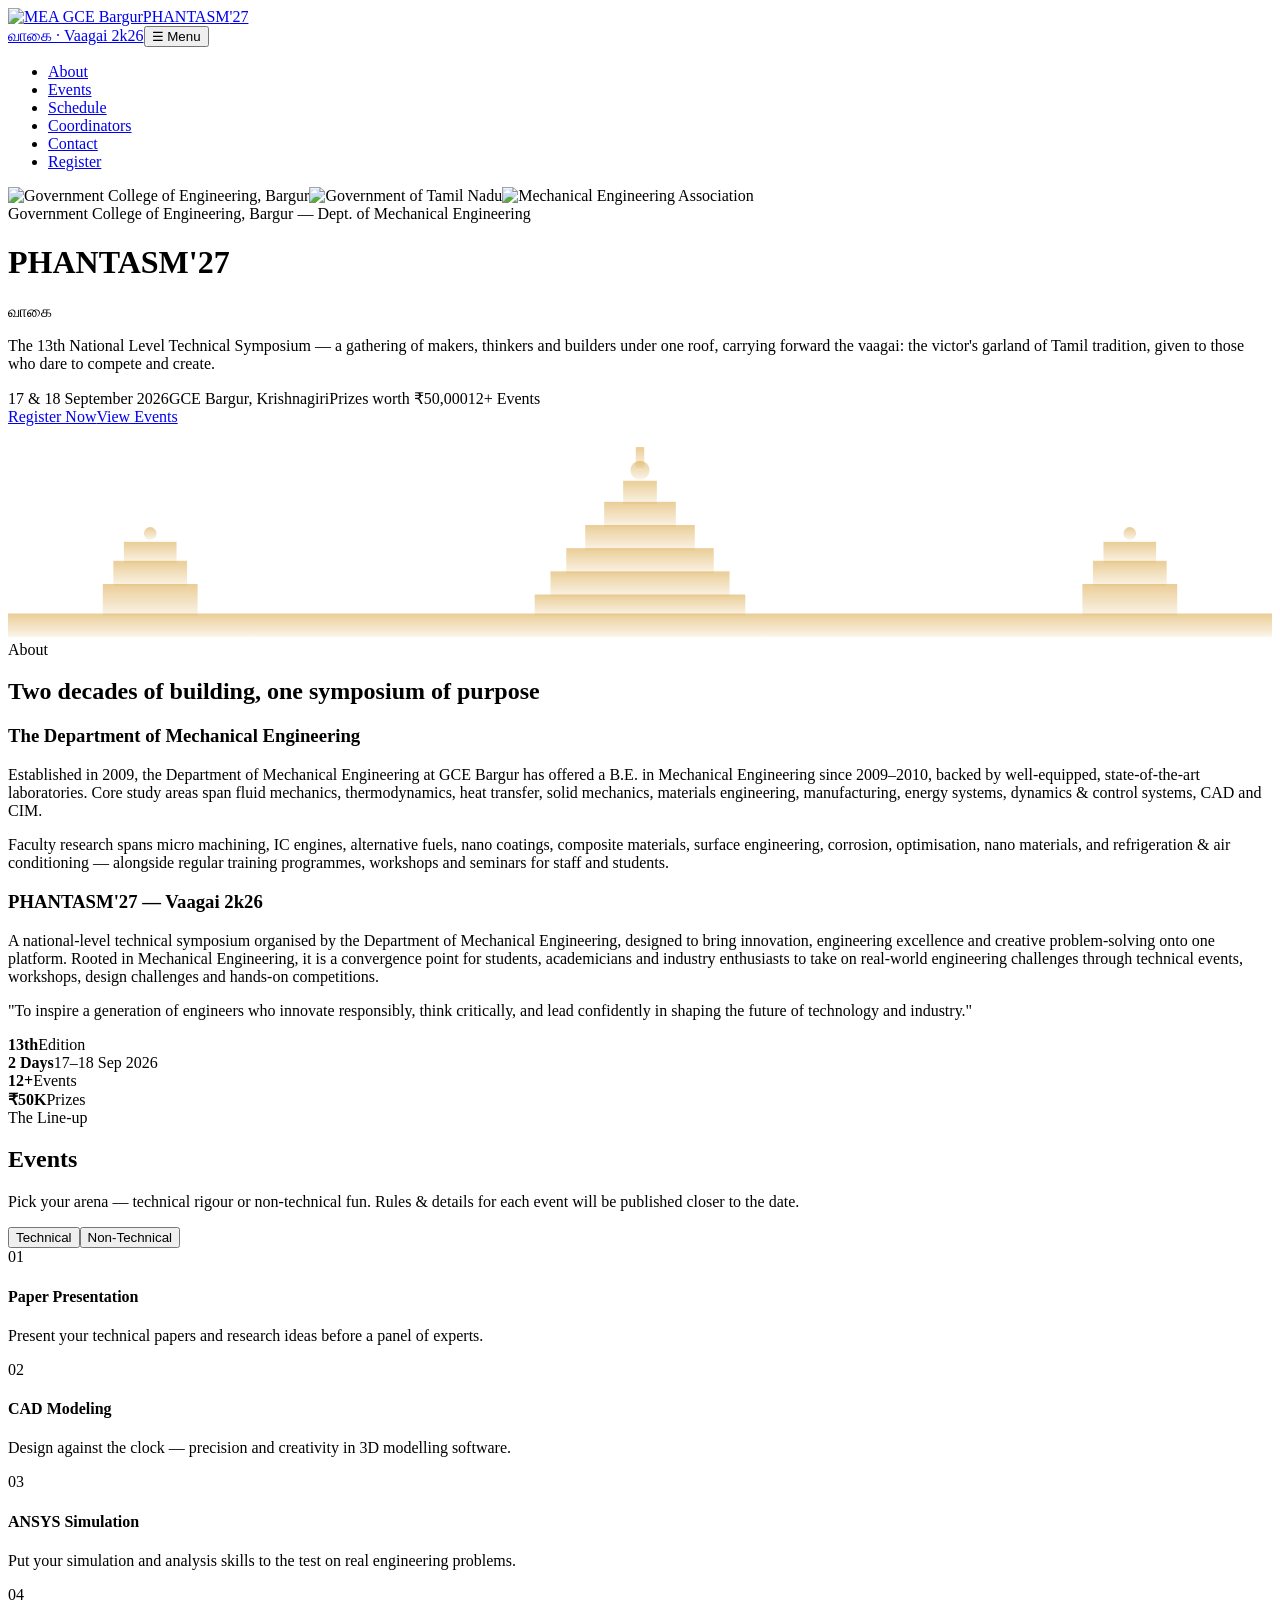
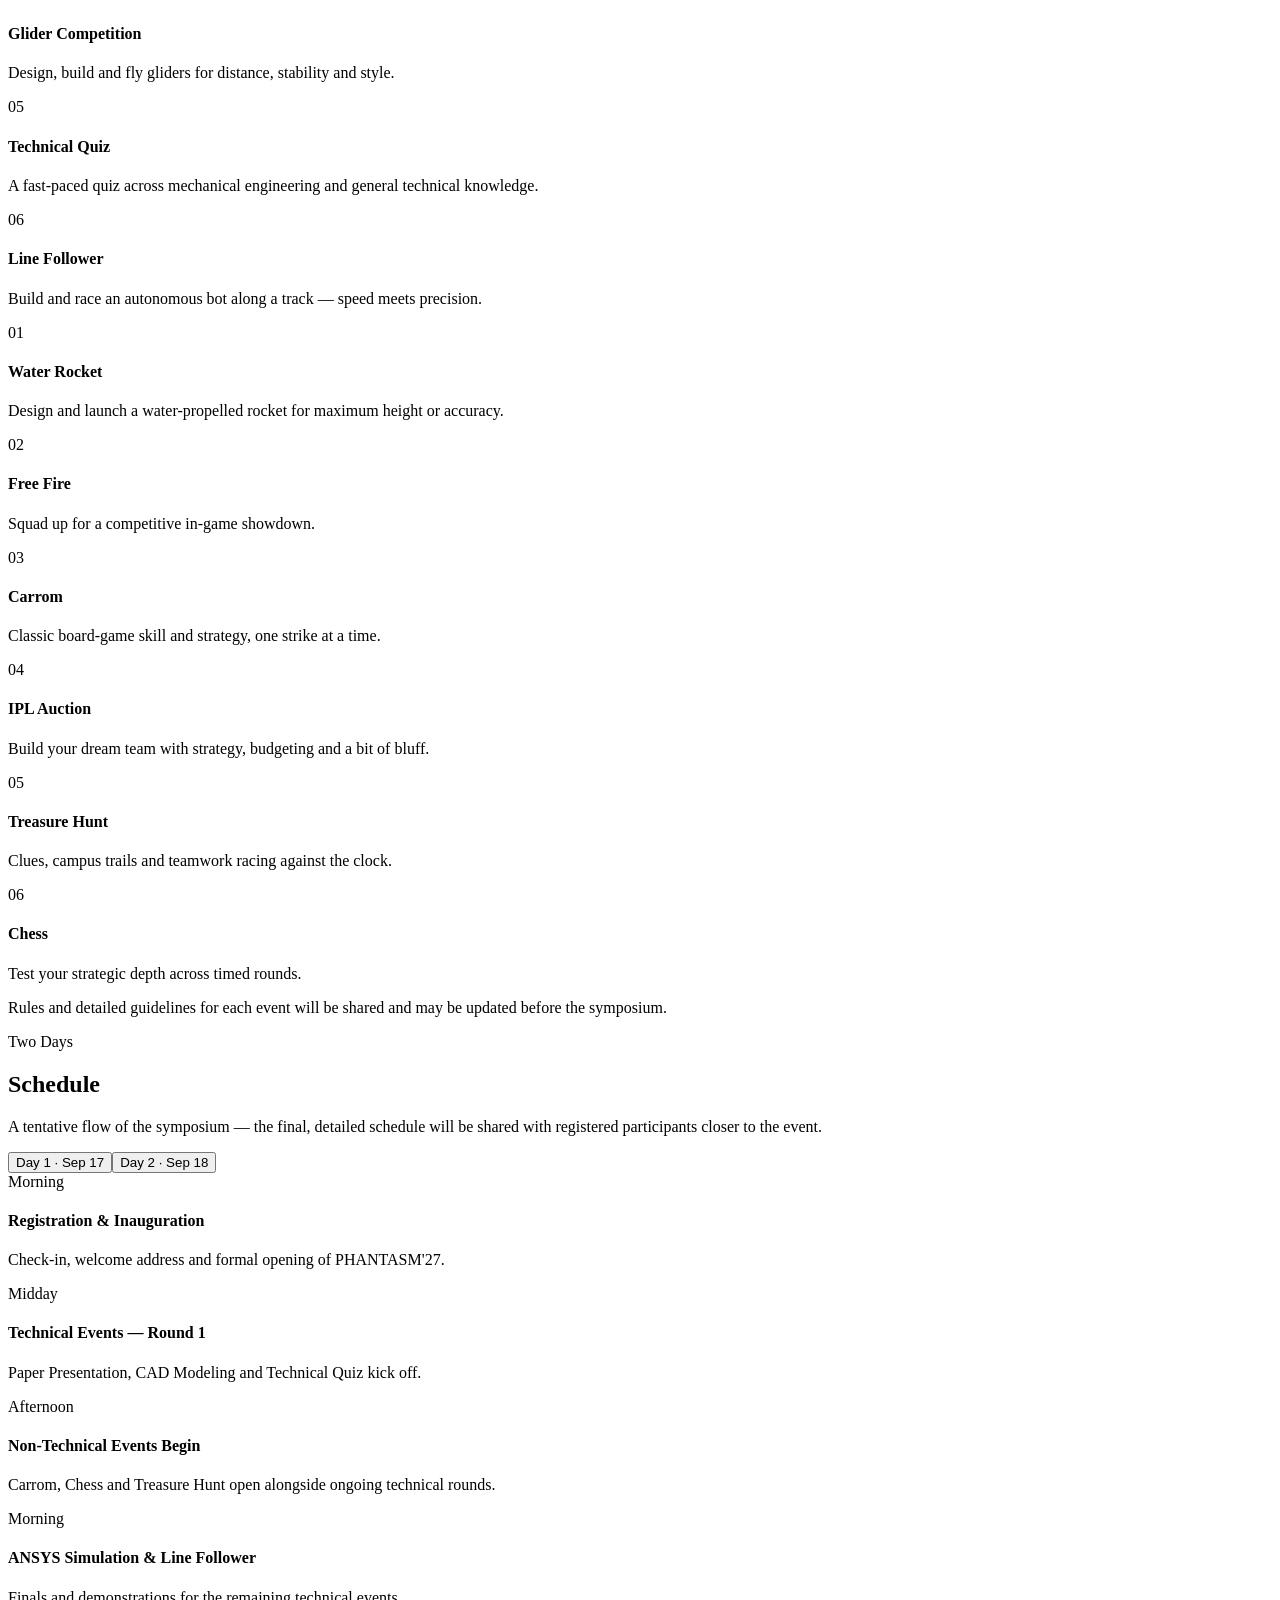
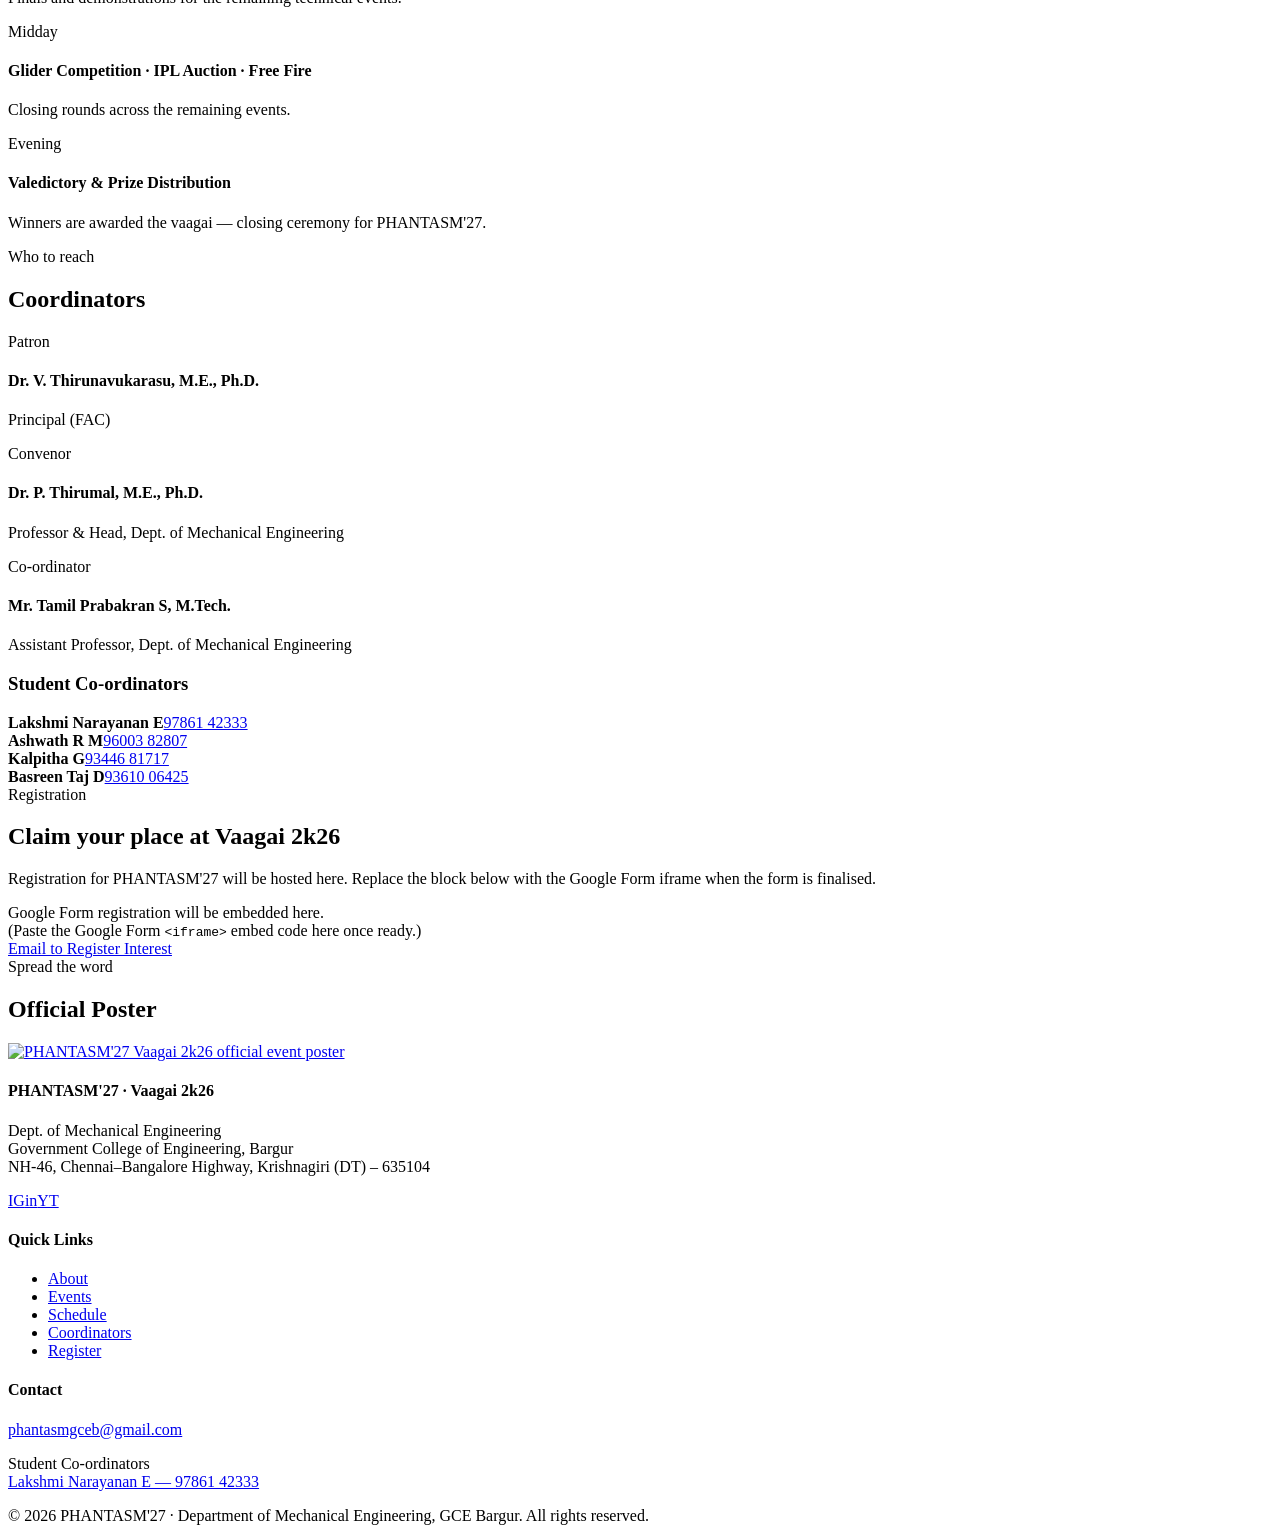
==== index.html @ a0fef599 "Add Vaagai 2k26 website homepage" ====
<!DOCTYPE html>
<html lang="en">
<head>
<meta charset="UTF-8">
<meta name="viewport" content="width=device-width, initial-scale=1.0">
<title>PHANTASM'27 presents VAAGAI 2K26 — GCE Bargur, Dept. of Mechanical Engineering</title>
<meta name="description" content="Vaagai 2k26 — the 13th National Level Technical Symposium by the Department of Mechanical Engineering, Government College of Engineering, Bargur. 17–18 September 2026.">
<meta property="og:title" content="PHANTASM'27 presents VAAGAI 2K26">
<meta property="og:description" content="National Level Technical Symposium · Dept. of Mechanical Engineering, GCE Bargur · 17–18 Sep 2026">
<meta property="og:image" content="assets/poster-web.jpg">
<meta property="og:type" content="website">
<link rel="icon" type="image/png" href="assets/mea-logo.png">
<link rel="preconnect" href="https://fonts.googleapis.com">
<link rel="stylesheet" href="assets/style.css">
</head>
<body>
<nav class="site-nav"><div class="wrap"><a href="#top" class="brand"><img src="assets/mea-logo.png" alt="MEA GCE Bargur"><span><span class="brand-mark">PHANTASM<span>'27</span></span><br><span class="brand-tamil">வாகை · Vaagai 2k26</span></span></a><button class="nav-toggle" aria-label="Toggle menu" aria-expanded="false">☰ Menu</button><ul class="nav-links"><li><a href="#about">About</a></li><li><a href="#events">Events</a></li><li><a href="#schedule">Schedule</a></li><li><a href="#coordinators">Coordinators</a></li><li><a href="#contact">Contact</a></li><li><a href="#register" class="nav-cta">Register</a></li></ul></div></nav>
<header class="hero" id="top"><div class="hero-glow"></div><div class="wrap"><div class="seal-row"><img src="assets/gce-logo.png" alt="Government College of Engineering, Bargur"><span class="divider-dot"></span><img src="assets/tn-emblem.png" alt="Government of Tamil Nadu"><span class="divider-dot"></span><img src="assets/mea-logo.png" alt="Mechanical Engineering Association"></div><div class="hero-inner"><div class="hero-eyebrow"><span class="eyebrow">Government College of Engineering, Bargur — Dept. of Mechanical Engineering</span></div><h1>PHANTASM<span class="accent">'27</span></h1><div class="hero-tamil">வாகை</div><p class="hero-sub">The 13th National Level Technical Symposium — a gathering of makers, thinkers and builders under one roof, carrying forward the vaagai: the victor's garland of Tamil tradition, given to those who dare to compete and create.</p><div class="hero-meta"><span class="meta-pill">17 &amp; 18 September 2026</span><span class="meta-pill">GCE Bargur, Krishnagiri</span><span class="meta-pill">Prizes worth ₹50,000</span><span class="meta-pill">12+ Events</span></div><div class="hero-cta"><a href="#register" class="btn btn-primary">Register Now</a><a href="#events" class="btn btn-ghost">View Events</a></div></div><svg class="gopuram" viewBox="0 0 1200 200" preserveAspectRatio="none" xmlns="http://www.w3.org/2000/svg" aria-hidden="true"><defs><linearGradient id="gopuramFade" x1="0" y1="0" x2="0" y2="1"><stop offset="0" stop-color="#d9a441" stop-opacity="0.55"/><stop offset="1" stop-color="#d9a441" stop-opacity="0.12"/></linearGradient></defs><rect x="0" y="178" width="1200" height="22" fill="url(#gopuramFade)"/><g fill="url(#gopuramFade)"><rect x="90" y="150" width="90" height="30"/><rect x="100" y="128" width="70" height="24"/><rect x="110" y="110" width="50" height="20"/><circle cx="135" cy="102" r="6"/></g><g fill="url(#gopuramFade)"><rect x="1020" y="150" width="90" height="30"/><rect x="1030" y="128" width="70" height="24"/><rect x="1040" y="110" width="50" height="20"/><circle cx="1065" cy="102" r="6"/></g><g fill="url(#gopuramFade)"><rect x="500" y="160" width="200" height="20"/><rect x="515" y="138" width="170" height="24"/><rect x="530" y="116" width="140" height="24"/><rect x="548" y="94" width="104" height="24"/><rect x="566" y="72" width="68" height="24"/><rect x="584" y="52" width="32" height="22"/><circle cx="600" cy="42" r="9"/><rect x="596" y="20" width="8" height="20"/></g></svg></div></header>
<section id="about"><div class="wrap"><div class="section-head reveal"><span class="eyebrow">About</span><h2>Two decades of building, one symposium of purpose</h2></div><div class="about-grid"><div class="reveal"><div class="about-card"><h3>The Department of Mechanical Engineering</h3><p>Established in 2009, the Department of Mechanical Engineering at GCE Bargur has offered a B.E. in Mechanical Engineering since 2009–2010, backed by well-equipped, state-of-the-art laboratories. Core study areas span fluid mechanics, thermodynamics, heat transfer, solid mechanics, materials engineering, manufacturing, energy systems, dynamics &amp; control systems, CAD and CIM.</p><p style="margin-top:14px;">Faculty research spans micro machining, IC engines, alternative fuels, nano coatings, composite materials, surface engineering, corrosion, optimisation, nano materials, and refrigeration &amp; air conditioning — alongside regular training programmes, workshops and seminars for staff and students.</p></div></div><div class="reveal"><div class="about-card"><h3>PHANTASM'27 — Vaagai 2k26</h3><p>A national-level technical symposium organised by the Department of Mechanical Engineering, designed to bring innovation, engineering excellence and creative problem-solving onto one platform. Rooted in Mechanical Engineering, it is a convergence point for students, academicians and industry enthusiasts to take on real-world engineering challenges through technical events, workshops, design challenges and hands-on competitions.</p><p class="vision-quote">"To inspire a generation of engineers who innovate responsibly, think critically, and lead confidently in shaping the future of technology and industry."</p></div></div></div><div class="stat-strip reveal"><div class="stat"><b>13th</b><span>Edition</span></div><div class="stat"><b>2 Days</b><span>17–18 Sep 2026</span></div><div class="stat"><b>12+</b><span>Events</span></div><div class="stat"><b>₹50K</b><span>Prizes</span></div></div></div></section>
<section id="events"><div class="wrap"><div class="section-head reveal"><span class="eyebrow">The Line-up</span><h2>Events</h2><p>Pick your arena — technical rigour or non-technical fun. Rules &amp; details for each event will be published closer to the date.</p></div><div class="tabs reveal" data-tabs="#events-panels"><button class="tab-btn active" data-tab-target="tech">Technical</button><button class="tab-btn" data-tab-target="nontech">Non-Technical</button></div><div id="events-panels" class="reveal"><div class="tab-panel active" data-panel="tech"><div class="event-grid"><div class="event-card"><span class="num">01</span><h4>Paper Presentation</h4><p>Present your technical papers and research ideas before a panel of experts.</p></div><div class="event-card"><span class="num">02</span><h4>CAD Modeling</h4><p>Design against the clock — precision and creativity in 3D modelling software.</p></div><div class="event-card"><span class="num">03</span><h4>ANSYS Simulation</h4><p>Put your simulation and analysis skills to the test on real engineering problems.</p></div><div class="event-card"><span class="num">04</span><h4>Glider Competition</h4><p>Design, build and fly gliders for distance, stability and style.</p></div><div class="event-card"><span class="num">05</span><h4>Technical Quiz</h4><p>A fast-paced quiz across mechanical engineering and general technical knowledge.</p></div><div class="event-card"><span class="num">06</span><h4>Line Follower</h4><p>Build and race an autonomous bot along a track — speed meets precision.</p></div></div></div><div class="tab-panel" data-panel="nontech"><div class="event-grid"><div class="event-card"><span class="num">01</span><h4>Water Rocket</h4><p>Design and launch a water-propelled rocket for maximum height or accuracy.</p></div><div class="event-card"><span class="num">02</span><h4>Free Fire</h4><p>Squad up for a competitive in-game showdown.</p></div><div class="event-card"><span class="num">03</span><h4>Carrom</h4><p>Classic board-game skill and strategy, one strike at a time.</p></div><div class="event-card"><span class="num">04</span><h4>IPL Auction</h4><p>Build your dream team with strategy, budgeting and a bit of bluff.</p></div><div class="event-card"><span class="num">05</span><h4>Treasure Hunt</h4><p>Clues, campus trails and teamwork racing against the clock.</p></div><div class="event-card"><span class="num">06</span><h4>Chess</h4><p>Test your strategic depth across timed rounds.</p></div></div></div></div><p class="events-note reveal">Rules and detailed guidelines for each event will be shared and may be updated before the symposium.</p></div></section>
<section id="schedule"><div class="wrap"><div class="section-head reveal"><span class="eyebrow">Two Days</span><h2>Schedule</h2><p>A tentative flow of the symposium — the final, detailed schedule will be shared with registered participants closer to the event.</p></div><div class="day-tabs reveal" data-tabs="#day-panels"><button class="day-tab active" data-tab-target="day1">Day 1 · Sep 17</button><button class="day-tab" data-tab-target="day2">Day 2 · Sep 18</button></div><div id="day-panels" class="reveal"><div class="day-panel active" data-panel="day1"><div class="timeline-item"><div class="timeline-time">Morning</div><div class="timeline-body"><h4>Registration &amp; Inauguration</h4><p>Check-in, welcome address and formal opening of PHANTASM'27.</p></div></div><div class="timeline-item"><div class="timeline-time">Midday</div><div class="timeline-body"><h4>Technical Events — Round 1</h4><p>Paper Presentation, CAD Modeling and Technical Quiz kick off.</p></div></div><div class="timeline-item"><div class="timeline-time">Afternoon</div><div class="timeline-body"><h4>Non-Technical Events Begin</h4><p>Carrom, Chess and Treasure Hunt open alongside ongoing technical rounds.</p></div></div></div><div class="day-panel" data-panel="day2"><div class="timeline-item"><div class="timeline-time">Morning</div><div class="timeline-body"><h4>ANSYS Simulation &amp; Line Follower</h4><p>Finals and demonstrations for the remaining technical events.</p></div></div><div class="timeline-item"><div class="timeline-time">Midday</div><div class="timeline-body"><h4>Glider Competition · IPL Auction · Free Fire</h4><p>Closing rounds across the remaining events.</p></div></div><div class="timeline-item"><div class="timeline-time">Evening</div><div class="timeline-body"><h4>Valedictory &amp; Prize Distribution</h4><p>Winners are awarded the vaagai — closing ceremony for PHANTASM'27.</p></div></div></div></div></div></section>
<section id="coordinators"><div class="wrap"><div class="section-head reveal"><span class="eyebrow">Who to reach</span><h2>Coordinators</h2></div><div class="people-grid reveal"><div class="people-card"><span class="role">Patron</span><h4>Dr. V. Thirunavukarasu, M.E., Ph.D.</h4><p>Principal (FAC)</p></div><div class="people-card"><span class="role">Convenor</span><h4>Dr. P. Thirumal, M.E., Ph.D.</h4><p>Professor &amp; Head, Dept. of Mechanical Engineering</p></div><div class="people-card"><span class="role">Co-ordinator</span><h4>Mr. Tamil Prabakran S, M.Tech.</h4><p>Assistant Professor, Dept. of Mechanical Engineering</p></div></div><div class="students-list reveal"><h3>Student Co-ordinators</h3><div class="students-grid"><div class="student-chip"><b>Lakshmi Narayanan E</b><a href="tel:+919786142333">97861 42333</a></div><div class="student-chip"><b>Ashwath R M</b><a href="tel:+919600382807">96003 82807</a></div><div class="student-chip"><b>Kalpitha G</b><a href="tel:+919344681717">93446 81717</a></div><div class="student-chip"><b>Basreen Taj D</b><a href="tel:+919361006425">93610 06425</a></div></div></div></div></section>
<section id="register"><div class="wrap"><div class="register-frame reveal"><span class="eyebrow">Registration</span><h2>Claim your place at Vaagai 2k26</h2><p>Registration for PHANTASM'27 will be hosted here. Replace the block below with the Google Form iframe when the form is finalised.</p><div class="form-embed-slot">Google Form registration will be embedded here.<br><span>(Paste the Google Form <code>&lt;iframe&gt;</code> embed code here once ready.)</span></div><div class="hero-cta"><a href="mailto:phantasmgceb@gmail.com" class="btn btn-primary">Email to Register Interest</a></div></div></div></section>
<section class="poster-section"><div class="wrap"><div class="section-head reveal"><span class="eyebrow">Spread the word</span><h2>Official Poster</h2></div><a class="poster-frame reveal" href="assets/poster-web.jpg" target="_blank" rel="noopener"><img src="assets/poster-web.jpg" alt="PHANTASM'27 Vaagai 2k26 official event poster" loading="lazy"></a></div></section>
<footer id="contact"><div class="wrap"><div class="footer-grid"><div><h4>PHANTASM'27 · Vaagai 2k26</h4><p>Dept. of Mechanical Engineering<br>Government College of Engineering, Bargur<br>NH-46, Chennai–Bangalore Highway, Krishnagiri (DT) – 635104</p><div class="social-row"><a href="https://www.instagram.com/phantasm_gceb?igsi=MXMyZXZuemRuOGk2bQ==" target="_blank" rel="noopener" aria-label="Instagram">IG</a><a href="https://www.linkedin.com/company/phantasm-mech/" target="_blank" rel="noopener" aria-label="LinkedIn">in</a><a href="https://youtube.com/@phantasm_gceb" target="_blank" rel="noopener" aria-label="YouTube">YT</a></div></div><div><h4>Quick Links</h4><ul class="footer-links"><li><a href="#about">About</a></li><li><a href="#events">Events</a></li><li><a href="#schedule">Schedule</a></li><li><a href="#coordinators">Coordinators</a></li><li><a href="#register">Register</a></li></ul></div><div><h4>Contact</h4><p><a href="mailto:phantasmgceb@gmail.com">phantasmgceb@gmail.com</a></p><p style="margin-top:10px;">Student Co-ordinators<br><a href="tel:+919786142333">Lakshmi Narayanan E — 97861 42333</a></p></div></div><div class="footer-bottom">&copy; <span id="year">2026</span> PHANTASM'27 · Department of Mechanical Engineering, GCE Bargur. All rights reserved.</div></div></footer>
<script src="assets/script.js"></script>
</body>
</html>
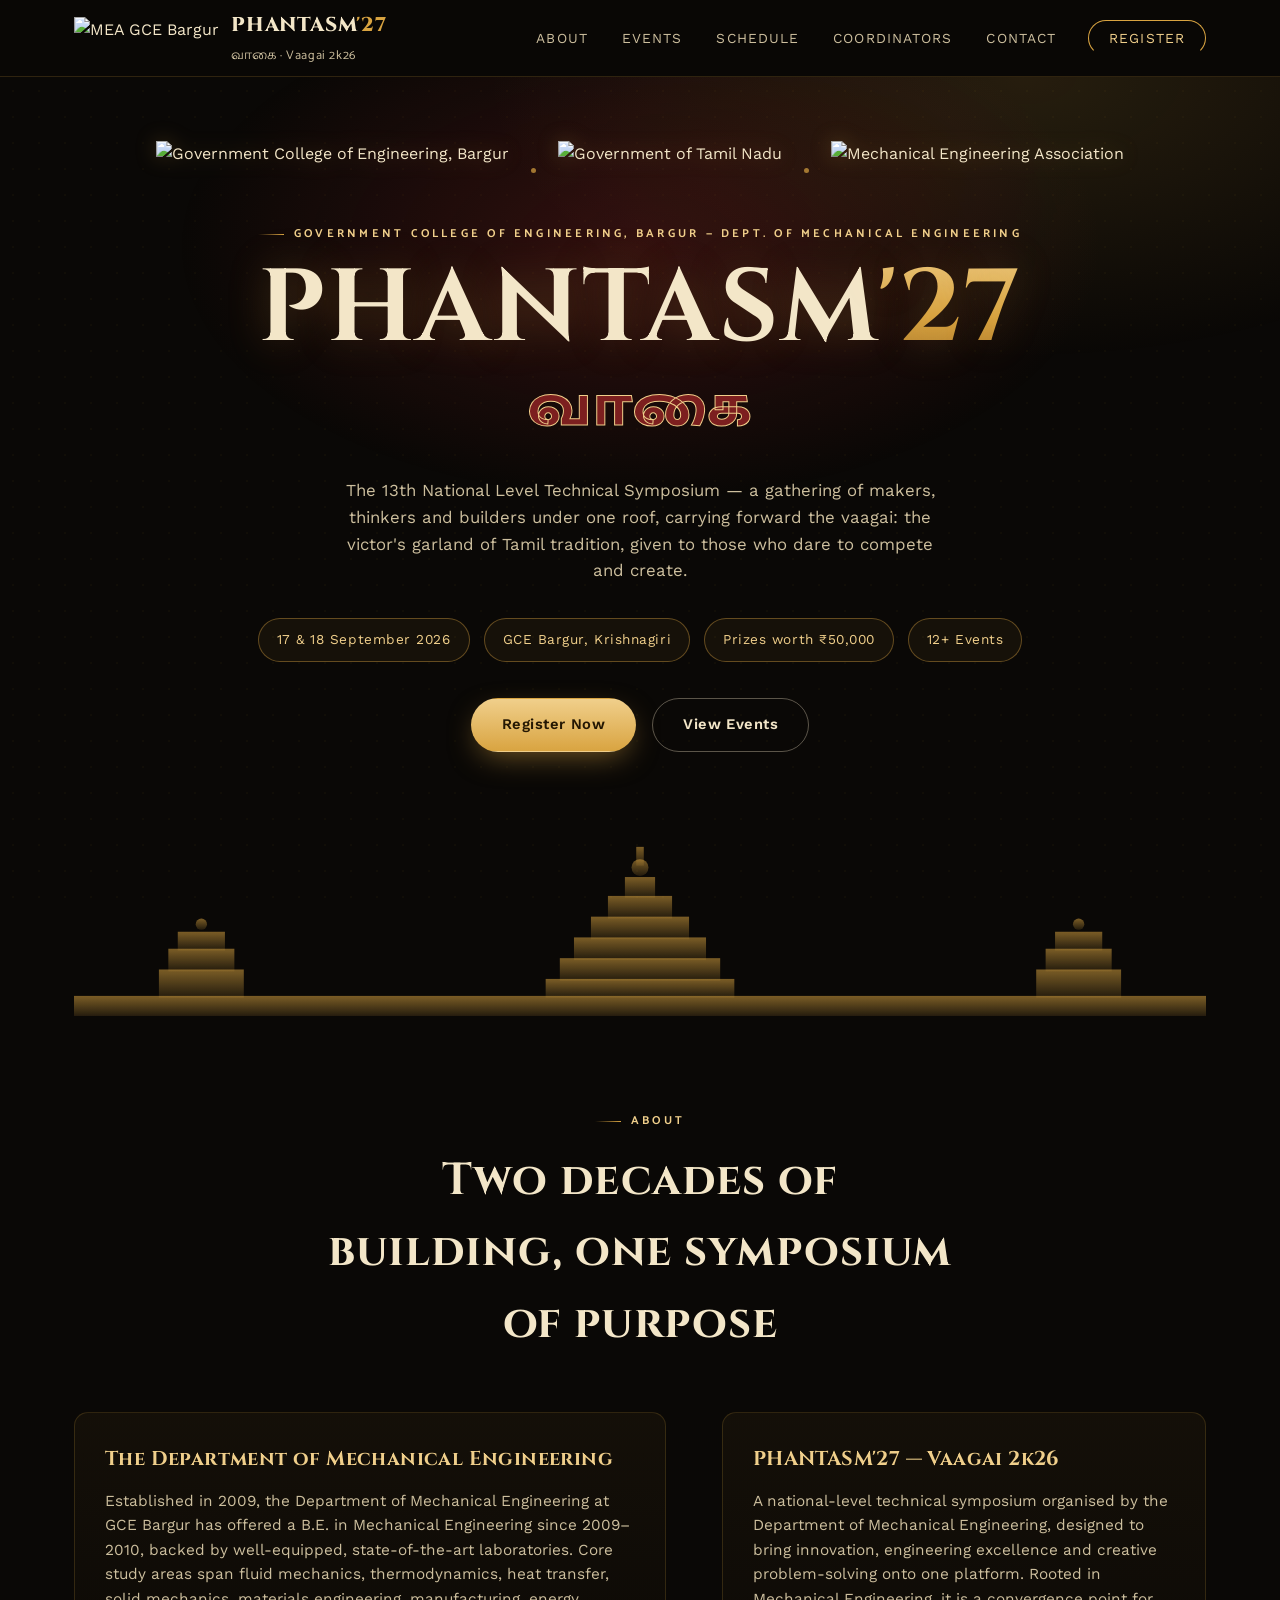
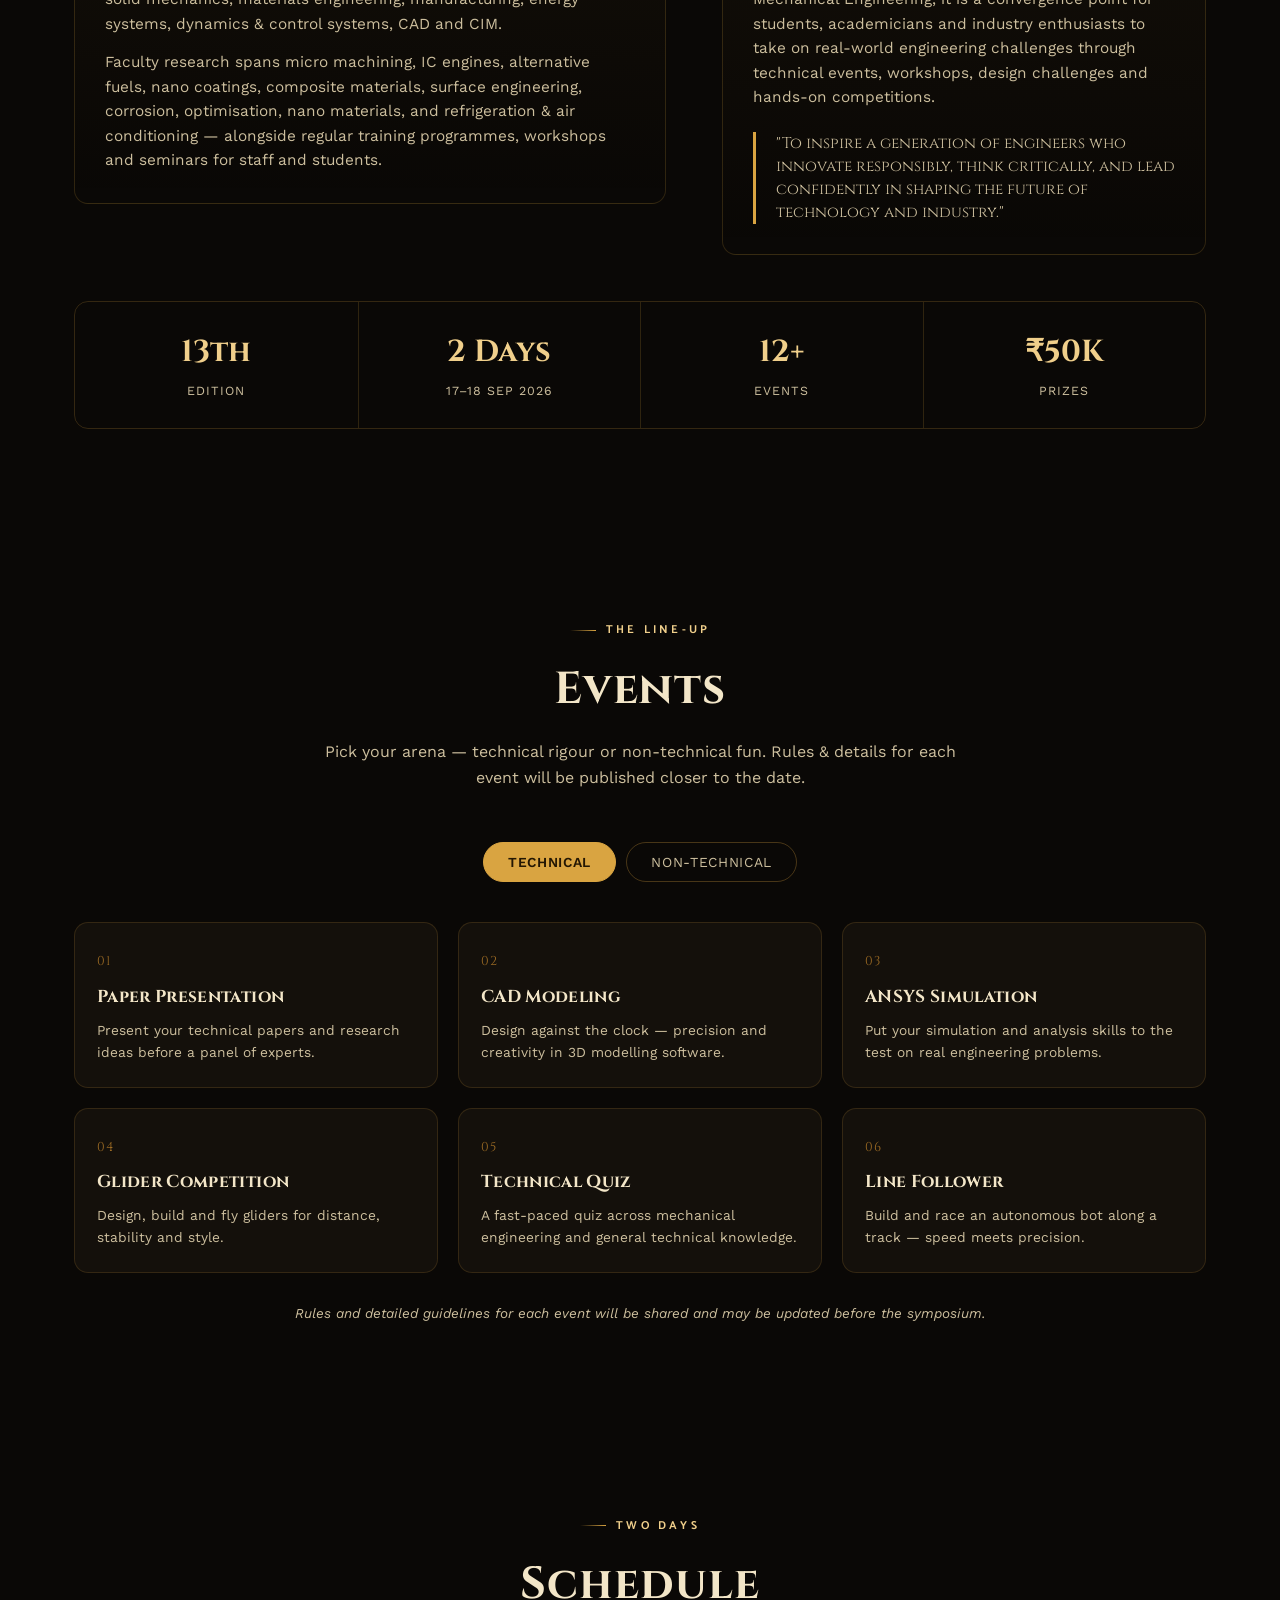
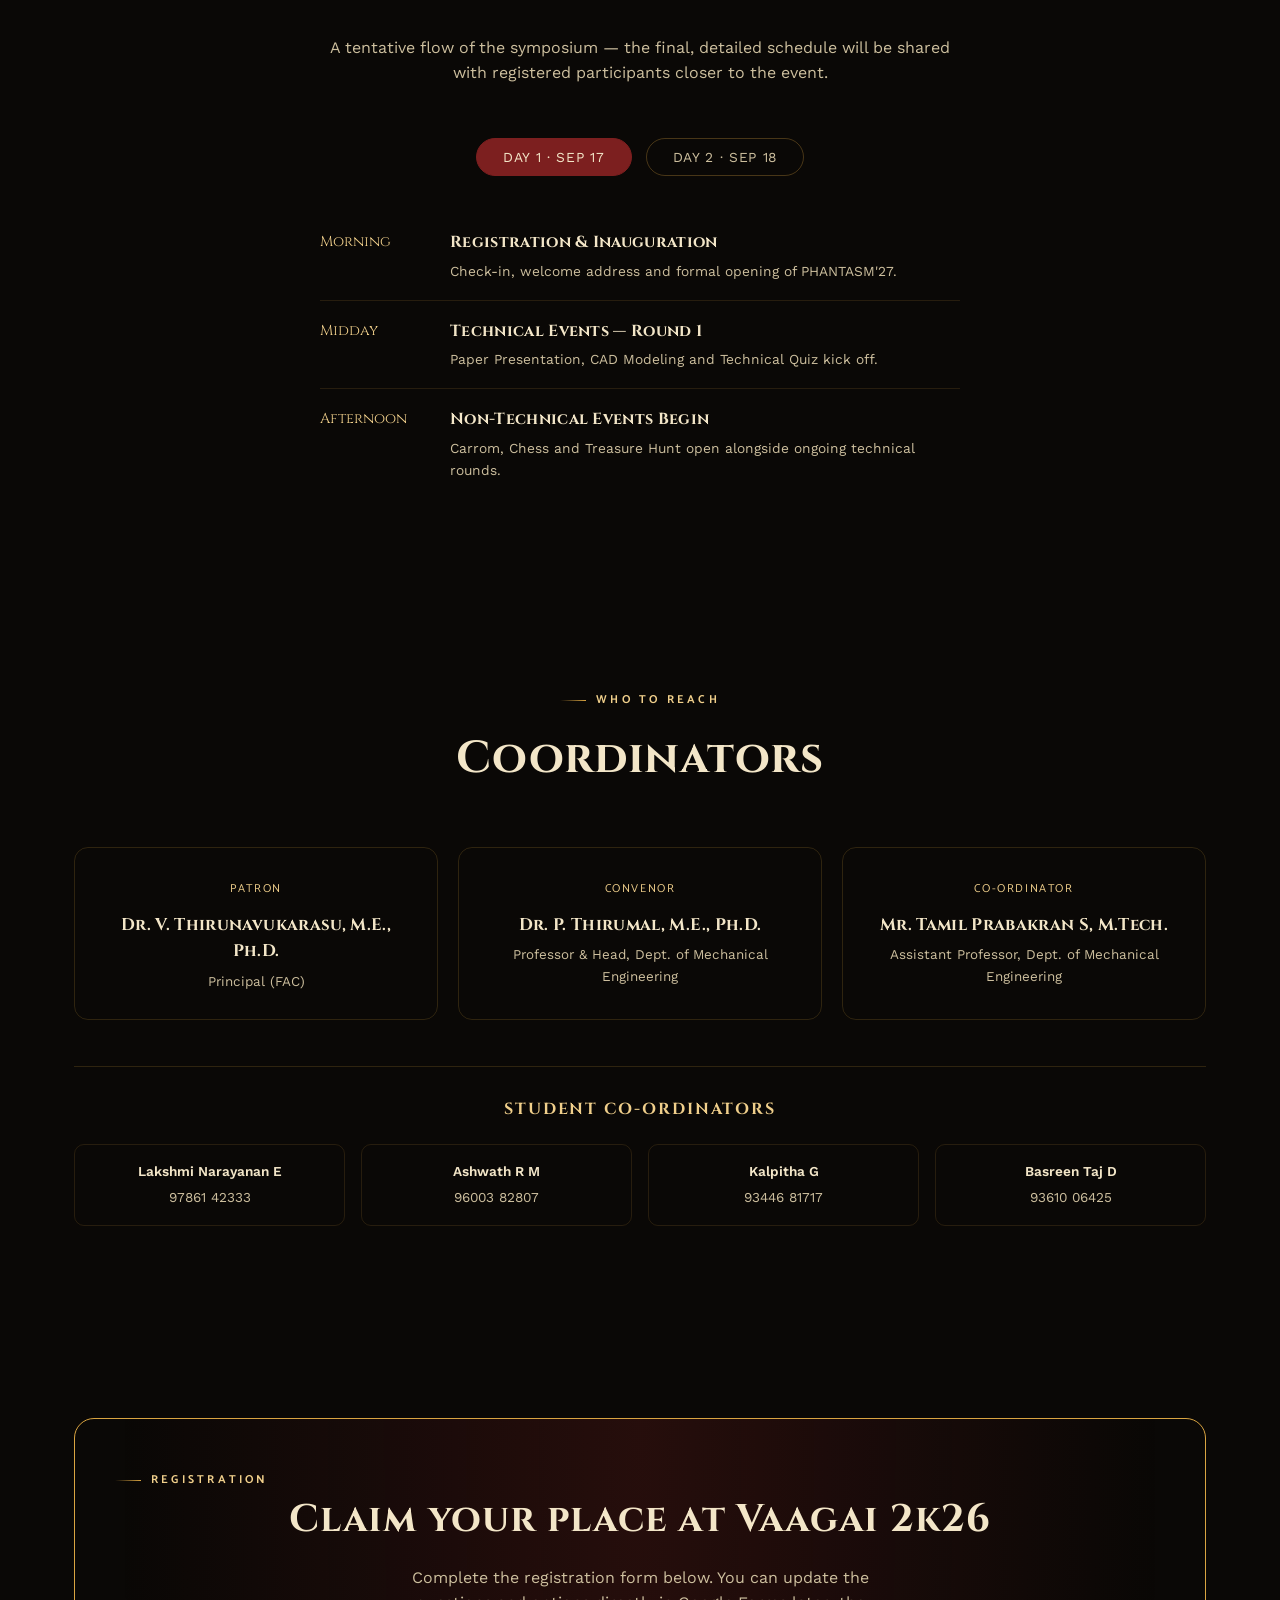
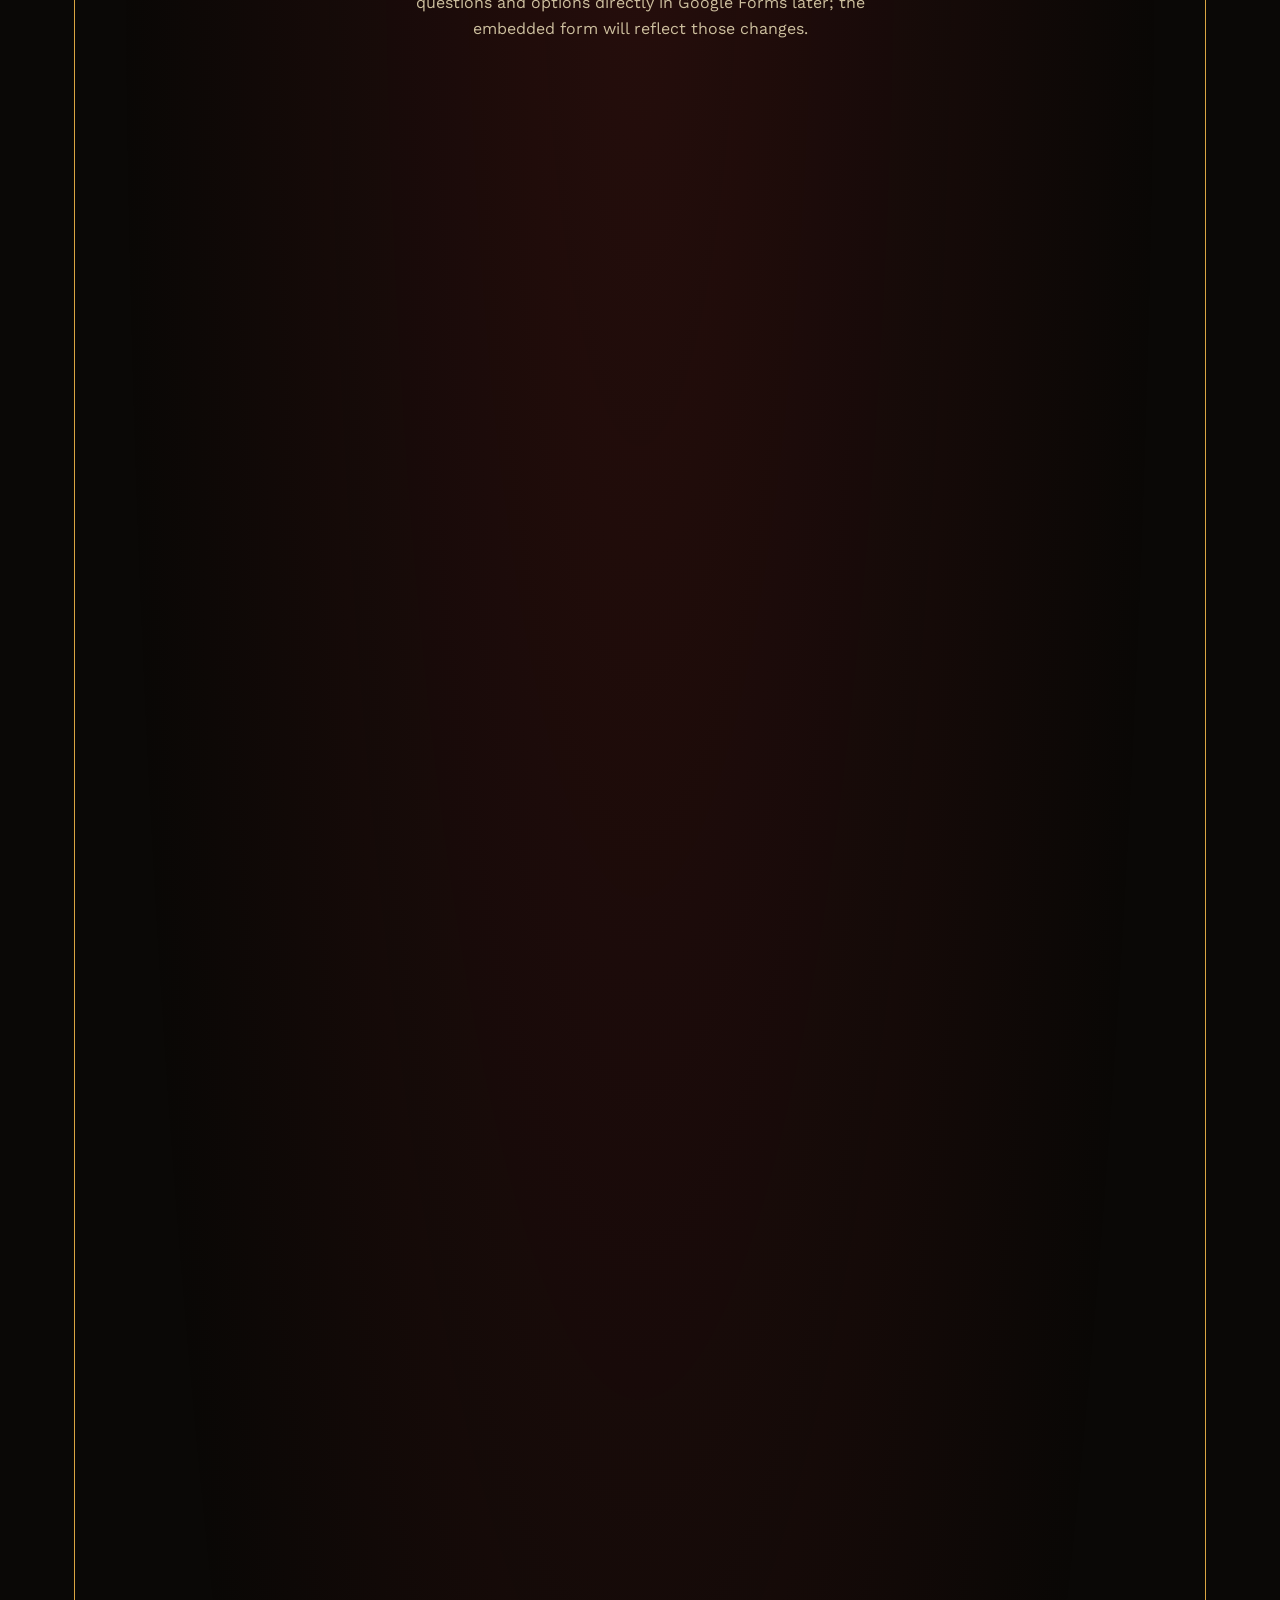
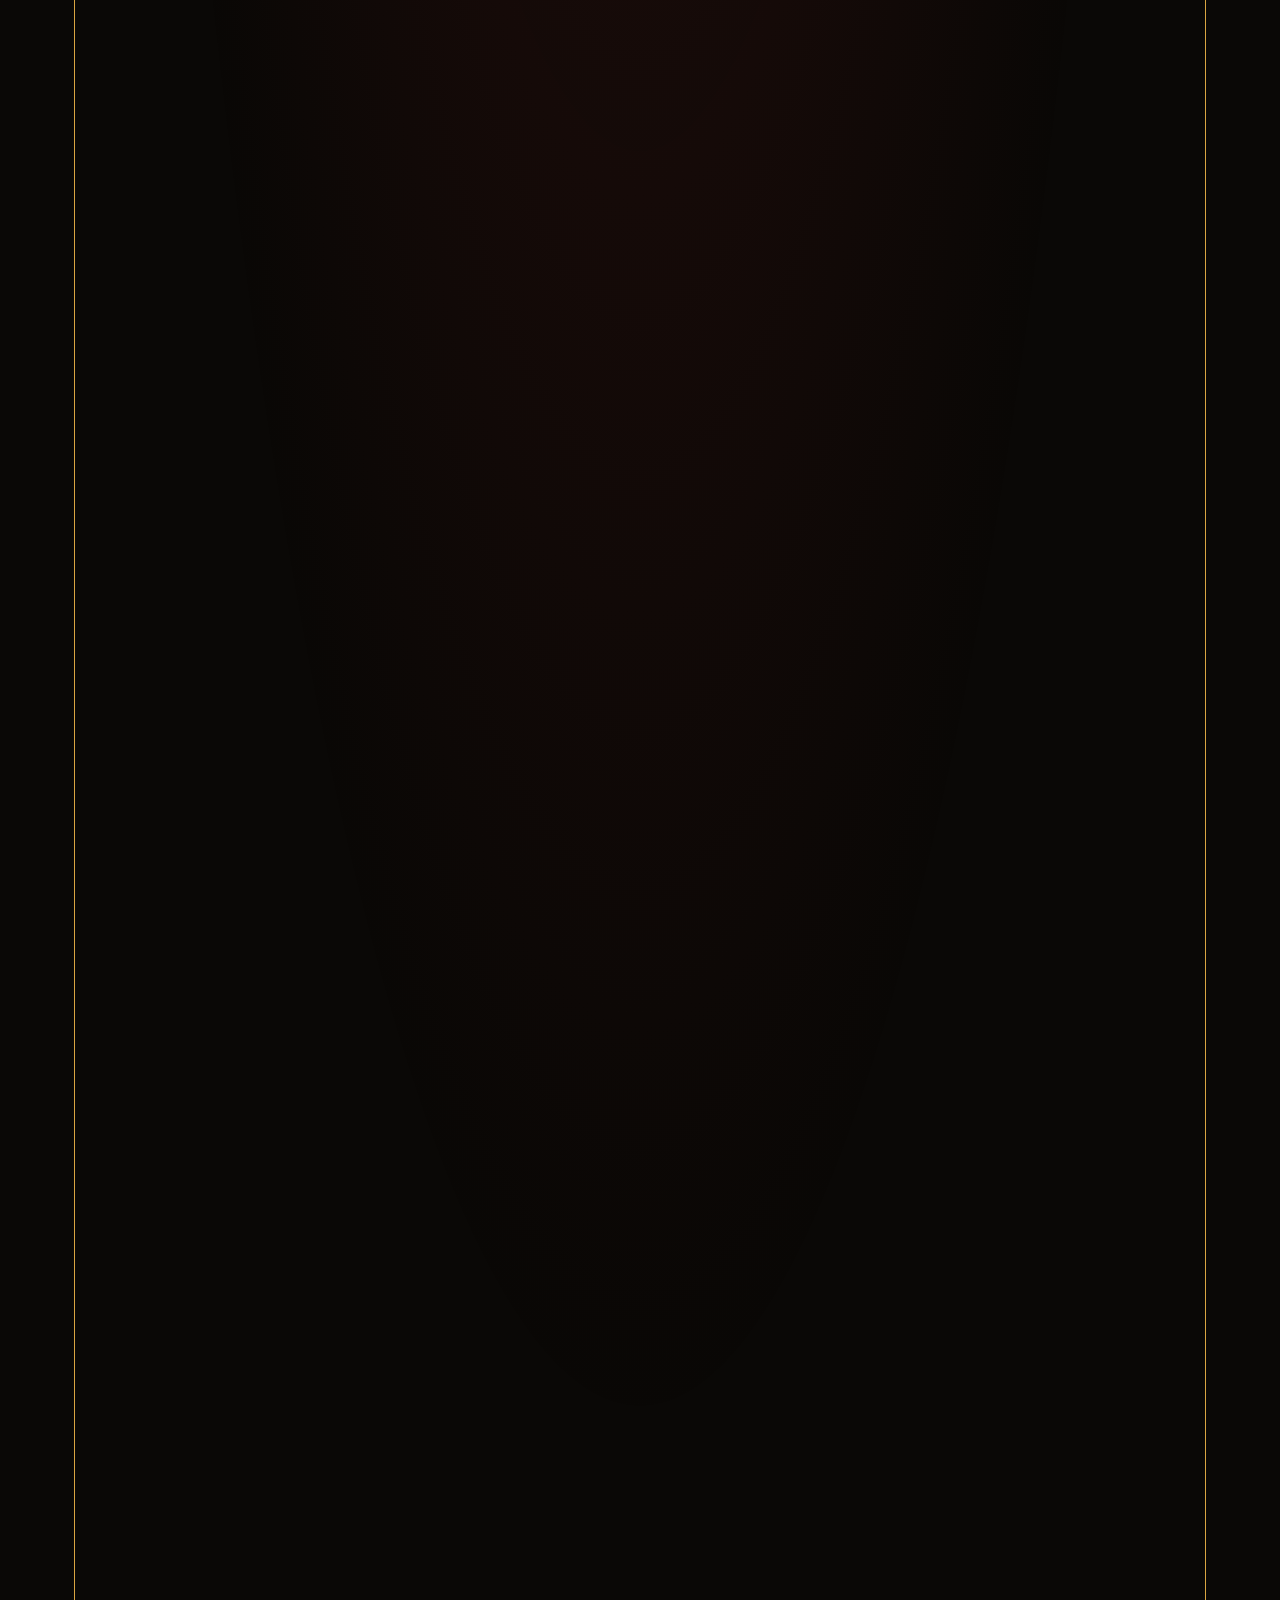
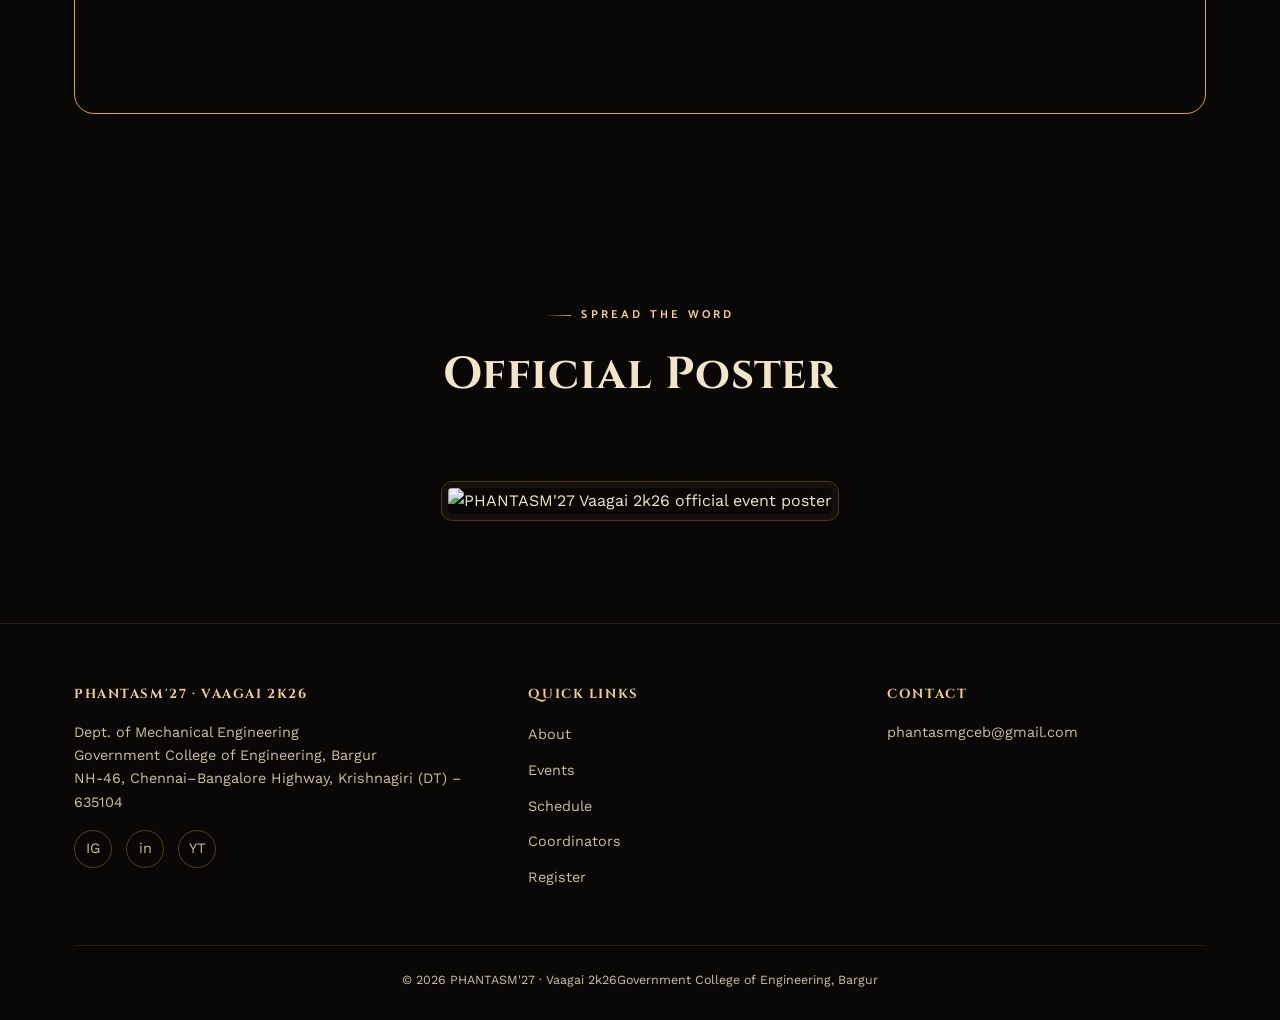
==== commit 6c76f9bd: "Embed live Vaagai 2k26 Google registration form" ====
--- a/index.html
+++ b/index.html
@@ -4,13 +4,12 @@
 <meta charset="UTF-8">
 <meta name="viewport" content="width=device-width, initial-scale=1.0">
 <title>PHANTASM'27 presents VAAGAI 2K26 — GCE Bargur, Dept. of Mechanical Engineering</title>
-<meta name="description" content="Vaagai 2k26 — the 13th National Level Technical Symposium by the Department of Mechanical Engineering, Government College of Engineering, Bargur. 17–18 September 2026.">
+<meta name="description" content="Vaagai 2k26 — National Level Technical Symposium by the Department of Mechanical Engineering, Government College of Engineering, Bargur. 17–18 September 2026.">
 <meta property="og:title" content="PHANTASM'27 presents VAAGAI 2K26">
-<meta property="og:description" content="National Level Technical Symposium · Dept. of Mechanical Engineering, GCE Bargur · 17–18 Sep 2026">
+<meta property="og:description" content="National Level Technical Symposium · Dept. of Mechanical Engineering · GCE Bargur · 17–18 Sep 2026">
 <meta property="og:image" content="assets/poster-web.jpg">
 <meta property="og:type" content="website">
 <link rel="icon" type="image/png" href="assets/mea-logo.png">
-<link rel="preconnect" href="https://fonts.googleapis.com">
 <link rel="stylesheet" href="assets/style.css">
 </head>
 <body>
@@ -20,9 +19,9 @@
 <section id="events"><div class="wrap"><div class="section-head reveal"><span class="eyebrow">The Line-up</span><h2>Events</h2><p>Pick your arena — technical rigour or non-technical fun. Rules &amp; details for each event will be published closer to the date.</p></div><div class="tabs reveal" data-tabs="#events-panels"><button class="tab-btn active" data-tab-target="tech">Technical</button><button class="tab-btn" data-tab-target="nontech">Non-Technical</button></div><div id="events-panels" class="reveal"><div class="tab-panel active" data-panel="tech"><div class="event-grid"><div class="event-card"><span class="num">01</span><h4>Paper Presentation</h4><p>Present your technical papers and research ideas before a panel of experts.</p></div><div class="event-card"><span class="num">02</span><h4>CAD Modeling</h4><p>Design against the clock — precision and creativity in 3D modelling software.</p></div><div class="event-card"><span class="num">03</span><h4>ANSYS Simulation</h4><p>Put your simulation and analysis skills to the test on real engineering problems.</p></div><div class="event-card"><span class="num">04</span><h4>Glider Competition</h4><p>Design, build and fly gliders for distance, stability and style.</p></div><div class="event-card"><span class="num">05</span><h4>Technical Quiz</h4><p>A fast-paced quiz across mechanical engineering and general technical knowledge.</p></div><div class="event-card"><span class="num">06</span><h4>Line Follower</h4><p>Build and race an autonomous bot along a track — speed meets precision.</p></div></div></div><div class="tab-panel" data-panel="nontech"><div class="event-grid"><div class="event-card"><span class="num">01</span><h4>Water Rocket</h4><p>Design and launch a water-propelled rocket for maximum height or accuracy.</p></div><div class="event-card"><span class="num">02</span><h4>Free Fire</h4><p>Squad up for a competitive in-game showdown.</p></div><div class="event-card"><span class="num">03</span><h4>Carrom</h4><p>Classic board-game skill and strategy, one strike at a time.</p></div><div class="event-card"><span class="num">04</span><h4>IPL Auction</h4><p>Build your dream team with strategy, budgeting and a bit of bluff.</p></div><div class="event-card"><span class="num">05</span><h4>Treasure Hunt</h4><p>Clues, campus trails and teamwork racing against the clock.</p></div><div class="event-card"><span class="num">06</span><h4>Chess</h4><p>Test your strategic depth across timed rounds.</p></div></div></div></div><p class="events-note reveal">Rules and detailed guidelines for each event will be shared and may be updated before the symposium.</p></div></section>
 <section id="schedule"><div class="wrap"><div class="section-head reveal"><span class="eyebrow">Two Days</span><h2>Schedule</h2><p>A tentative flow of the symposium — the final, detailed schedule will be shared with registered participants closer to the event.</p></div><div class="day-tabs reveal" data-tabs="#day-panels"><button class="day-tab active" data-tab-target="day1">Day 1 · Sep 17</button><button class="day-tab" data-tab-target="day2">Day 2 · Sep 18</button></div><div id="day-panels" class="reveal"><div class="day-panel active" data-panel="day1"><div class="timeline-item"><div class="timeline-time">Morning</div><div class="timeline-body"><h4>Registration &amp; Inauguration</h4><p>Check-in, welcome address and formal opening of PHANTASM'27.</p></div></div><div class="timeline-item"><div class="timeline-time">Midday</div><div class="timeline-body"><h4>Technical Events — Round 1</h4><p>Paper Presentation, CAD Modeling and Technical Quiz kick off.</p></div></div><div class="timeline-item"><div class="timeline-time">Afternoon</div><div class="timeline-body"><h4>Non-Technical Events Begin</h4><p>Carrom, Chess and Treasure Hunt open alongside ongoing technical rounds.</p></div></div></div><div class="day-panel" data-panel="day2"><div class="timeline-item"><div class="timeline-time">Morning</div><div class="timeline-body"><h4>ANSYS Simulation &amp; Line Follower</h4><p>Finals and demonstrations for the remaining technical events.</p></div></div><div class="timeline-item"><div class="timeline-time">Midday</div><div class="timeline-body"><h4>Glider Competition · IPL Auction · Free Fire</h4><p>Closing rounds across the remaining events.</p></div></div><div class="timeline-item"><div class="timeline-time">Evening</div><div class="timeline-body"><h4>Valedictory &amp; Prize Distribution</h4><p>Winners are awarded the vaagai — closing ceremony for PHANTASM'27.</p></div></div></div></div></div></section>
 <section id="coordinators"><div class="wrap"><div class="section-head reveal"><span class="eyebrow">Who to reach</span><h2>Coordinators</h2></div><div class="people-grid reveal"><div class="people-card"><span class="role">Patron</span><h4>Dr. V. Thirunavukarasu, M.E., Ph.D.</h4><p>Principal (FAC)</p></div><div class="people-card"><span class="role">Convenor</span><h4>Dr. P. Thirumal, M.E., Ph.D.</h4><p>Professor &amp; Head, Dept. of Mechanical Engineering</p></div><div class="people-card"><span class="role">Co-ordinator</span><h4>Mr. Tamil Prabakran S, M.Tech.</h4><p>Assistant Professor, Dept. of Mechanical Engineering</p></div></div><div class="students-list reveal"><h3>Student Co-ordinators</h3><div class="students-grid"><div class="student-chip"><b>Lakshmi Narayanan E</b><a href="tel:+919786142333">97861 42333</a></div><div class="student-chip"><b>Ashwath R M</b><a href="tel:+919600382807">96003 82807</a></div><div class="student-chip"><b>Kalpitha G</b><a href="tel:+919344681717">93446 81717</a></div><div class="student-chip"><b>Basreen Taj D</b><a href="tel:+919361006425">93610 06425</a></div></div></div></div></section>
-<section id="register"><div class="wrap"><div class="register-frame reveal"><span class="eyebrow">Registration</span><h2>Claim your place at Vaagai 2k26</h2><p>Registration for PHANTASM'27 will be hosted here. Replace the block below with the Google Form iframe when the form is finalised.</p><div class="form-embed-slot">Google Form registration will be embedded here.<br><span>(Paste the Google Form <code>&lt;iframe&gt;</code> embed code here once ready.)</span></div><div class="hero-cta"><a href="mailto:phantasmgceb@gmail.com" class="btn btn-primary">Email to Register Interest</a></div></div></div></section>
+<section id="register"><div class="wrap"><div class="register-frame reveal"><span class="eyebrow">Registration</span><h2>Claim your place at Vaagai 2k26</h2><p>Complete the registration form below. You can update the questions and options directly in Google Forms later; the embedded form will reflect those changes.</p><div class="form-embed"><iframe src="https://docs.google.com/forms/d/e/1FAIpQLScIvGUvHa3umnhZcA4btgcdaAdrXqjTJ5mcGQaOGpGsy6HGPA/viewform?embedded=true" title="Vaagai 2k26 Registration Form" width="100%" height="3212" frameborder="0" marginheight="0" marginwidth="0">Loading…</iframe></div></div></div></section>
 <section class="poster-section"><div class="wrap"><div class="section-head reveal"><span class="eyebrow">Spread the word</span><h2>Official Poster</h2></div><a class="poster-frame reveal" href="assets/poster-web.jpg" target="_blank" rel="noopener"><img src="assets/poster-web.jpg" alt="PHANTASM'27 Vaagai 2k26 official event poster" loading="lazy"></a></div></section>
-<footer id="contact"><div class="wrap"><div class="footer-grid"><div><h4>PHANTASM'27 · Vaagai 2k26</h4><p>Dept. of Mechanical Engineering<br>Government College of Engineering, Bargur<br>NH-46, Chennai–Bangalore Highway, Krishnagiri (DT) – 635104</p><div class="social-row"><a href="https://www.instagram.com/phantasm_gceb?igsi=MXMyZXZuemRuOGk2bQ==" target="_blank" rel="noopener" aria-label="Instagram">IG</a><a href="https://www.linkedin.com/company/phantasm-mech/" target="_blank" rel="noopener" aria-label="LinkedIn">in</a><a href="https://youtube.com/@phantasm_gceb" target="_blank" rel="noopener" aria-label="YouTube">YT</a></div></div><div><h4>Quick Links</h4><ul class="footer-links"><li><a href="#about">About</a></li><li><a href="#events">Events</a></li><li><a href="#schedule">Schedule</a></li><li><a href="#coordinators">Coordinators</a></li><li><a href="#register">Register</a></li></ul></div><div><h4>Contact</h4><p><a href="mailto:phantasmgceb@gmail.com">phantasmgceb@gmail.com</a></p><p style="margin-top:10px;">Student Co-ordinators<br><a href="tel:+919786142333">Lakshmi Narayanan E — 97861 42333</a></p></div></div><div class="footer-bottom">&copy; <span id="year">2026</span> PHANTASM'27 · Department of Mechanical Engineering, GCE Bargur. All rights reserved.</div></div></footer>
+<footer id="contact"><div class="wrap"><div class="footer-grid"><div><h4>PHANTASM'27 · Vaagai 2k26</h4><p>Dept. of Mechanical Engineering<br>Government College of Engineering, Bargur<br>NH-46, Chennai–Bangalore Highway, Krishnagiri (DT) – 635104</p><div class="social-row"><a href="https://www.instagram.com/phantasm_gceb?igsi=MXMyZXZuemRuOGk2bQ==" target="_blank" rel="noopener">IG</a><a href="https://www.linkedin.com/company/phantasm-mech/" target="_blank" rel="noopener">in</a><a href="https://youtube.com/@phantasm_gceb" target="_blank" rel="noopener">YT</a></div></div><div><h4>Quick Links</h4><ul class="footer-links"><li><a href="#about">About</a></li><li><a href="#events">Events</a></li><li><a href="#schedule">Schedule</a></li><li><a href="#coordinators">Coordinators</a></li><li><a href="#register">Register</a></li></ul></div><div><h4>Contact</h4><p><a href="mailto:phantasmgceb@gmail.com">phantasmgceb@gmail.com</a></p></div></div><div class="footer-bottom"><span>© <span id="year"></span> PHANTASM'27 · Vaagai 2k26</span><span>Government College of Engineering, Bargur</span></div></div></footer>
 <script src="assets/script.js"></script>
 </body>
 </html>
--- a/assets/style.css
+++ b/assets/style.css
@@ -0,0 +1,4 @@
+@import url('https://fonts.googleapis.com/css2?family=Cinzel:wght@500;600;700;800;900&family=Catamaran:wght@400;500;600;700;800&family=Work+Sans:wght@400;500;600;700&display=swap');
+:root{--ink:#0a0806;--ink-2:#14100b;--gold:#d9a441;--gold-soft:#f0cf8b;--bronze:#9c6b24;--maroon:#7c1f1f;--parchment:#f3e6c8;--parchment-dim:#cdbf9e;--teal:#1e5b52;--teal-soft:#3c8a7c;--font-display:'Cinzel',serif;--font-tamil:'Catamaran',sans-serif;--font-body:'Work Sans',sans-serif;--container:1180px;--radius:14px}
+*,*::before,*::after{box-sizing:border-box}html{scroll-behavior:smooth}body{margin:0;background:var(--ink);color:var(--parchment);font-family:var(--font-body);font-size:16px;line-height:1.6;-webkit-font-smoothing:antialiased;overflow-x:hidden}body::before{content:"";position:fixed;inset:0;background-image:radial-gradient(rgba(217,164,65,.08) 1px,transparent 1px);background-size:26px 26px;pointer-events:none;z-index:0;opacity:.5}@media(prefers-reduced-motion:reduce){html{scroll-behavior:auto}*{animation-duration:.001ms!important;animation-iteration-count:1!important;transition-duration:.001ms!important}}a{color:inherit;text-decoration:none}img{max-width:100%;display:block}ul{margin:0;padding:0;list-style:none}h1,h2,h3,h4{margin:0;font-family:var(--font-display);font-weight:700;letter-spacing:.02em}p{margin:0}button{font-family:inherit;cursor:pointer}:focus-visible{outline:2px solid var(--gold-soft);outline-offset:3px;border-radius:4px}.wrap{max-width:var(--container);margin:0 auto;padding:0 24px}.eyebrow{font-family:var(--font-tamil);text-transform:uppercase;letter-spacing:.28em;font-size:.72rem;font-weight:700;color:var(--gold-soft);display:flex;align-items:center;gap:10px}.eyebrow::before{content:"";width:26px;height:1px;background:linear-gradient(90deg,transparent,var(--gold))}.site-nav{position:sticky;top:0;z-index:50;background:rgba(10,8,6,.86);backdrop-filter:blur(10px);border-bottom:1px solid rgba(217,164,65,.18)}.site-nav .wrap{display:flex;align-items:center;justify-content:space-between;height:76px}.brand{display:flex;align-items:center;gap:12px}.brand img{height:42px;width:auto}.brand-mark{font-family:var(--font-display);font-size:1.25rem;font-weight:800;color:var(--parchment);letter-spacing:.04em}.brand-mark span{color:var(--gold)}.brand-tamil{font-family:var(--font-tamil);font-size:.78rem;color:var(--parchment-dim);letter-spacing:.05em}.nav-links{display:flex;gap:30px;align-items:center}.nav-links a{font-size:.86rem;text-transform:uppercase;letter-spacing:.08em;color:var(--parchment-dim);transition:color .2s;padding:4px 2px;border-bottom:1px solid transparent}.nav-links a:hover{color:var(--gold-soft);border-color:var(--gold)}.nav-cta{border:1px solid var(--gold);padding:9px 20px!important;border-radius:999px;color:var(--gold-soft)!important}.nav-toggle{display:none;background:none;border:1px solid var(--gold);border-radius:8px;color:var(--gold-soft);padding:8px 10px}.hero{position:relative;padding:64px 0 0;overflow:hidden;isolation:isolate}.hero-glow{position:absolute;inset:0;z-index:-2;background:radial-gradient(ellipse 60% 45% at 50% 18%,rgba(124,31,31,.35),transparent 60%),radial-gradient(ellipse 70% 50% at 80% 0%,rgba(217,164,65,.14),transparent 60%)}.seal-row{display:flex;align-items:center;justify-content:center;gap:22px;margin-bottom:26px}.seal-row img{height:58px;width:auto;filter:drop-shadow(0 0 10px rgba(217,164,65,.25))}.divider-dot{width:5px;height:5px;border-radius:50%;background:var(--gold);opacity:.7}.hero-inner{text-align:center;padding-bottom:30px}.hero-eyebrow{display:flex;justify-content:center;gap:10px;margin-bottom:18px}.hero h1{font-size:clamp(3rem,9vw,6.4rem);line-height:.95;color:var(--parchment);text-shadow:0 0 40px rgba(217,164,65,.25)}.hero h1 .accent{background:linear-gradient(180deg,var(--gold-soft),var(--gold) 55%,var(--bronze));-webkit-background-clip:text;background-clip:text;color:transparent}.hero-tamil{font-family:var(--font-tamil);font-size:clamp(2.2rem,6vw,3.6rem);font-weight:800;color:var(--maroon);-webkit-text-stroke:1px var(--gold-soft);margin-top:4px;letter-spacing:.02em}.hero-sub{max-width:620px;margin:22px auto 0;color:var(--parchment-dim);font-size:1.05rem}.hero-meta{display:flex;flex-wrap:wrap;gap:14px;justify-content:center;margin-top:34px}.meta-pill{border:1px solid rgba(217,164,65,.4);background:rgba(217,164,65,.06);padding:10px 18px;border-radius:999px;font-size:.85rem;letter-spacing:.04em;color:var(--gold-soft)}.hero-cta{display:flex;gap:16px;justify-content:center;margin-top:36px;flex-wrap:wrap}.btn{display:inline-flex;align-items:center;gap:8px;padding:14px 30px;border-radius:999px;font-weight:600;font-size:.92rem;letter-spacing:.03em;transition:transform .2s,box-shadow .2s,background .2s;border:1px solid transparent}.btn-primary{background:linear-gradient(180deg,var(--gold-soft),var(--gold));color:#241703;box-shadow:0 10px 30px -8px rgba(217,164,65,.55)}.btn-primary:hover{transform:translateY(-2px);box-shadow:0 14px 34px -8px rgba(217,164,65,.7)}.btn-ghost{border-color:rgba(243,230,200,.35);color:var(--parchment)}.btn-ghost:hover{border-color:var(--gold-soft);color:var(--gold-soft);transform:translateY(-2px)}.gopuram{width:100%;height:auto;display:block;margin-top:46px}section{position:relative;padding:96px 0}.section-head{text-align:center;max-width:640px;margin:0 auto 52px}.section-head .eyebrow{justify-content:center}.section-head h2{font-size:clamp(2rem,4vw,2.8rem);margin-top:14px;color:var(--parchment)}.section-head p{margin-top:14px;color:var(--parchment-dim)}.about-grid{display:grid;grid-template-columns:1.1fr .9fr;gap:56px;align-items:start}.about-card{background:linear-gradient(180deg,rgba(217,164,65,.05),transparent);border:1px solid rgba(217,164,65,.18);border-radius:var(--radius);padding:30px}.about-card h3{font-size:1.25rem;color:var(--gold-soft);margin-bottom:14px}.about-card p{color:var(--parchment-dim);font-size:.96rem}.vision-quote{font-family:var(--font-display);font-size:1.2rem;color:var(--parchment);border-left:3px solid var(--gold);padding-left:20px;margin-top:22px;line-height:1.5}.stat-strip{display:grid;grid-template-columns:repeat(4,1fr);border:1px solid rgba(217,164,65,.2);border-radius:var(--radius);overflow:hidden;margin-top:46px}.stat{padding:26px 18px;text-align:center;border-left:1px solid rgba(217,164,65,.18)}.stat:first-child{border-left:none}.stat b{display:block;font-family:var(--font-display);font-size:1.9rem;color:var(--gold-soft)}.stat span{font-size:.78rem;color:var(--parchment-dim);text-transform:uppercase;letter-spacing:.08em}.tabs,.day-tabs{display:flex;justify-content:center;gap:10px;margin-bottom:40px;flex-wrap:wrap}.tab-btn,.day-tab{background:transparent;border:1px solid rgba(217,164,65,.3);color:var(--parchment-dim);padding:11px 24px;border-radius:999px;font-size:.86rem;letter-spacing:.05em;text-transform:uppercase;transition:all .2s}.tab-btn.active{background:var(--gold);color:#241703;border-color:var(--gold);font-weight:600}.tab-panel,.day-panel{display:none}.tab-panel.active,.day-panel.active{display:block}.event-grid{display:grid;grid-template-columns:repeat(3,1fr);gap:20px}.event-card{background:var(--ink-2);border:1px solid rgba(217,164,65,.16);border-radius:var(--radius);padding:24px 22px;transition:border-color .2s,transform .2s}.event-card:hover{border-color:var(--gold);transform:translateY(-3px)}.event-card .num{font-family:var(--font-display);color:var(--bronze);font-size:.8rem;letter-spacing:.1em}.event-card h4{margin-top:10px;font-size:1.08rem;color:var(--parchment)}.event-card p{margin-top:8px;font-size:.86rem;color:var(--parchment-dim)}.tab-panel[data-panel=nontech] .event-card .num{color:var(--teal-soft)}.tab-panel[data-panel=nontech] .event-card:hover{border-color:var(--teal-soft)}.events-note{text-align:center;margin-top:30px;font-size:.85rem;color:var(--parchment-dim);font-style:italic}.day-tabs{gap:14px;margin-bottom:36px}.day-tab{padding:10px 26px}.day-tab.active{background:var(--maroon);border-color:var(--maroon);color:var(--parchment)}.day-panel{max-width:640px;margin:0 auto}.timeline-item{display:flex;gap:22px;padding:18px 0;border-bottom:1px solid rgba(217,164,65,.14)}.timeline-item:last-child{border-bottom:none}.timeline-time{min-width:108px;font-family:var(--font-display);color:var(--gold-soft);font-size:.9rem}.timeline-body h4{font-size:1rem;color:var(--parchment)}.timeline-body p{font-size:.86rem;color:var(--parchment-dim);margin-top:4px}.people-grid{display:grid;grid-template-columns:repeat(3,1fr);gap:20px}.people-card{border:1px solid rgba(217,164,65,.18);border-radius:var(--radius);padding:26px;text-align:center}.people-card .role{font-family:var(--font-tamil);text-transform:uppercase;letter-spacing:.14em;font-size:.72rem;color:var(--gold-soft)}.people-card h4{margin-top:12px;font-size:1.05rem;color:var(--parchment)}.people-card p{margin-top:6px;font-size:.84rem;color:var(--parchment-dim)}.students-list{margin-top:46px;border-top:1px solid rgba(217,164,65,.18);padding-top:30px}.students-list h3{text-align:center;font-size:1rem;color:var(--gold-soft);text-transform:uppercase;letter-spacing:.12em;margin-bottom:22px}.students-grid{display:grid;grid-template-columns:repeat(4,1fr);gap:16px}.student-chip{text-align:center;padding:16px 10px;border:1px solid rgba(217,164,65,.14);border-radius:10px;font-size:.85rem}.student-chip b{display:block;color:var(--parchment);font-weight:600;margin-bottom:4px}.student-chip a{color:var(--parchment-dim)}.student-chip a:hover{color:var(--gold-soft)}.register-frame{border:1px solid var(--gold);border-radius:20px;padding:52px 40px;text-align:center;background:radial-gradient(ellipse at top,rgba(124,31,31,.25),transparent 65%);position:relative}.register-frame h2{font-size:clamp(1.8rem,4vw,2.4rem)}.register-frame p{color:var(--parchment-dim);margin-top:14px;max-width:520px;margin-left:auto;margin-right:auto}.form-embed-slot{margin-top:36px;border:1px dashed rgba(217,164,65,.45);border-radius:14px;padding:40px 20px;color:var(--parchment-dim);font-size:.9rem}.form-embed-slot code{color:var(--gold-soft);background:rgba(217,164,65,.08);padding:2px 8px;border-radius:6px}.poster-section .wrap{text-align:center}.poster-frame{display:inline-block;margin-top:20px;border:6px solid var(--ink-2);outline:1px solid rgba(217,164,65,.3);border-radius:10px;overflow:hidden;max-width:620px}.poster-frame img{width:100%}footer{border-top:1px solid rgba(217,164,65,.18);padding:60px 0 30px}.footer-grid{display:grid;grid-template-columns:1.3fr 1fr 1fr;gap:40px}.footer-grid h4{font-size:.82rem;text-transform:uppercase;letter-spacing:.12em;color:var(--gold-soft);margin-bottom:16px}.footer-grid p,.footer-grid a{font-size:.9rem;color:var(--parchment-dim)}.footer-links li{margin-bottom:10px}.footer-links a:hover{color:var(--gold-soft)}.social-row{display:flex;gap:14px;margin-top:16px}.social-row a{width:38px;height:38px;border-radius:50%;border:1px solid rgba(217,164,65,.35);display:flex;align-items:center;justify-content:center}.social-row a:hover{border-color:var(--gold);color:var(--gold-soft)}.footer-bottom{margin-top:46px;padding-top:24px;border-top:1px solid rgba(217,164,65,.12);text-align:center;font-size:.78rem;color:var(--parchment-dim)}.reveal{opacity:0;transform:translateY(18px);transition:opacity .6s,transform .6s}.reveal.in{opacity:1;transform:none}
+@media(max-width:900px){.about-grid{grid-template-columns:1fr}}@media(max-width:860px){.nav-links{position:absolute;top:76px;left:0;right:0;background:var(--ink-2);flex-direction:column;align-items:flex-start;padding:18px 24px 26px;border-bottom:1px solid rgba(217,164,65,.18);display:none;gap:18px}.nav-links.open{display:flex}.nav-toggle{display:inline-flex}.event-grid{grid-template-columns:repeat(2,1fr)}.people-grid{grid-template-columns:1fr}}@media(max-width:720px){.stat-strip{grid-template-columns:repeat(2,1fr)}.stat:nth-child(3){border-left:none}.students-grid{grid-template-columns:repeat(2,1fr)}.footer-grid{grid-template-columns:1fr;gap:34px}.seal-row{gap:10px}.seal-row img{height:45px}.hero{padding-top:40px}}@media(max-width:560px){.event-grid{grid-template-columns:1fr}.timeline-item{gap:12px}.timeline-time{min-width:82px;font-size:.78rem}.register-frame{padding:38px 20px}}
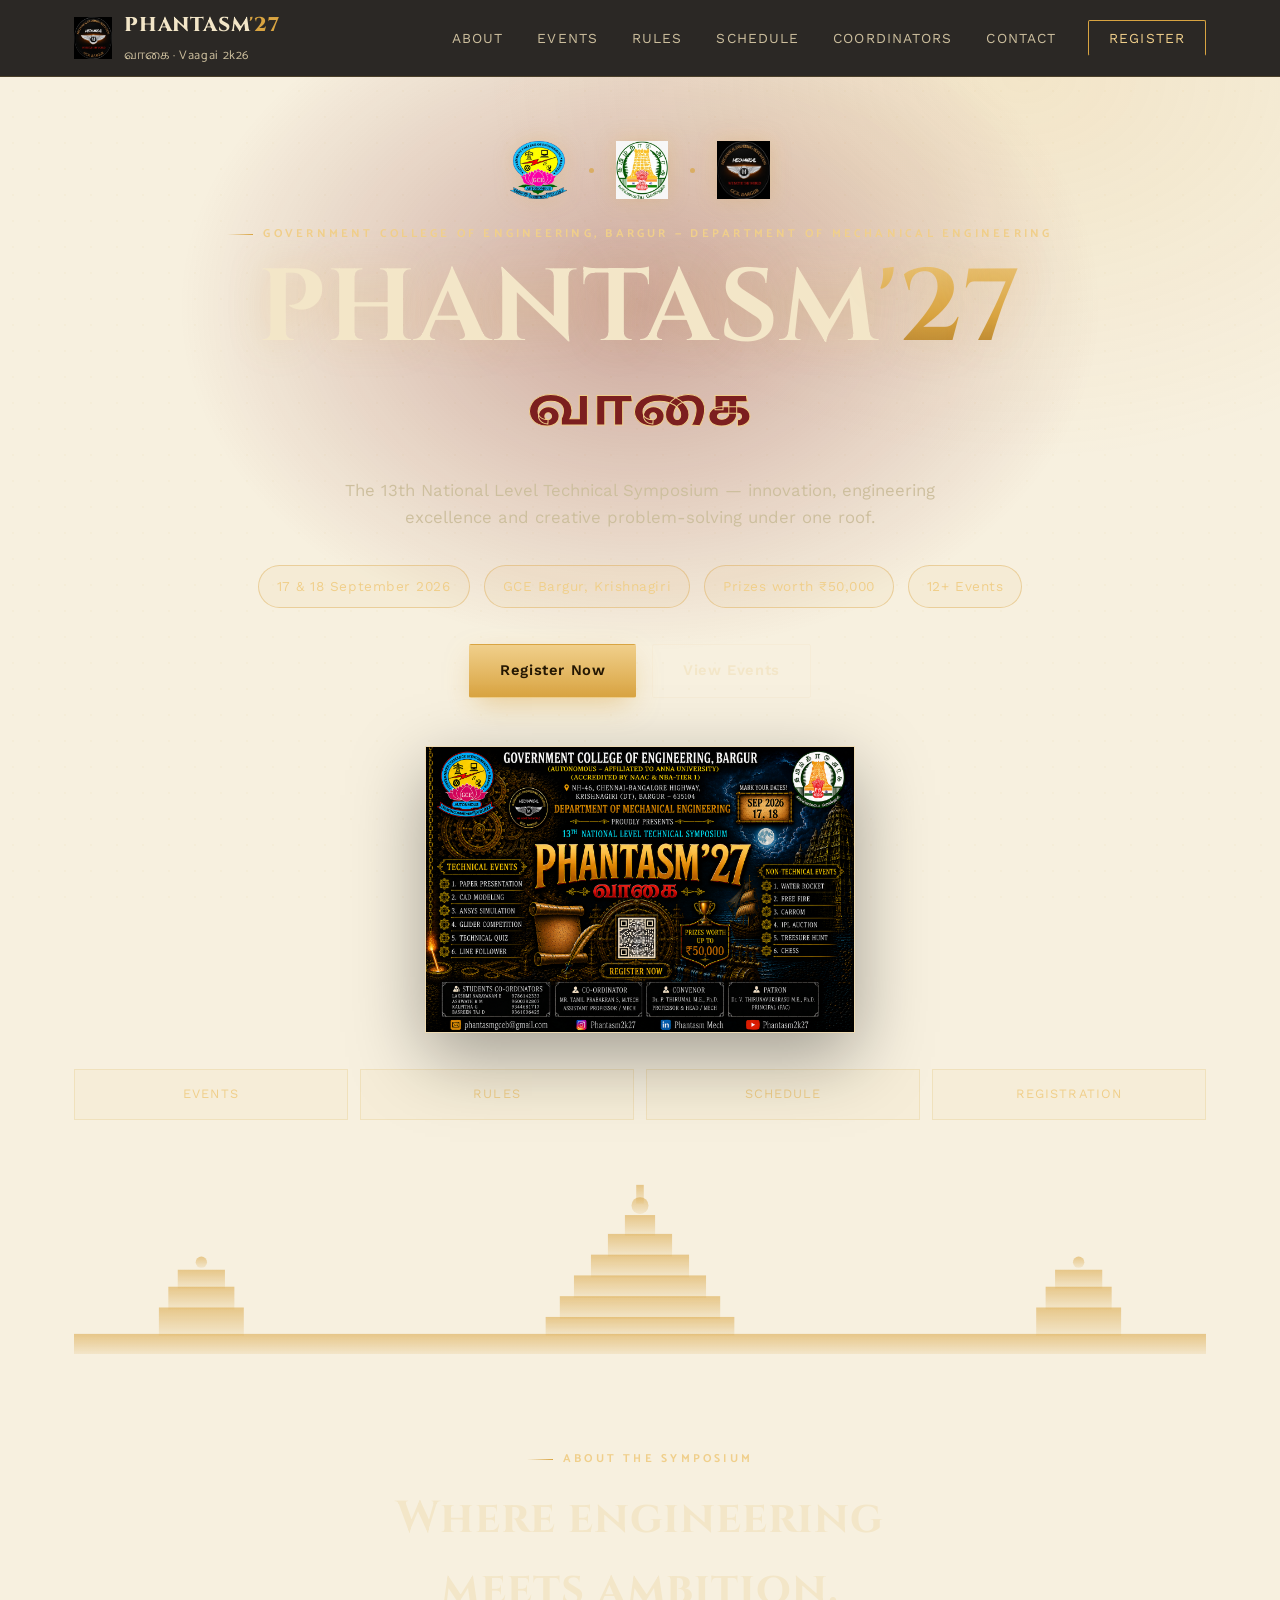
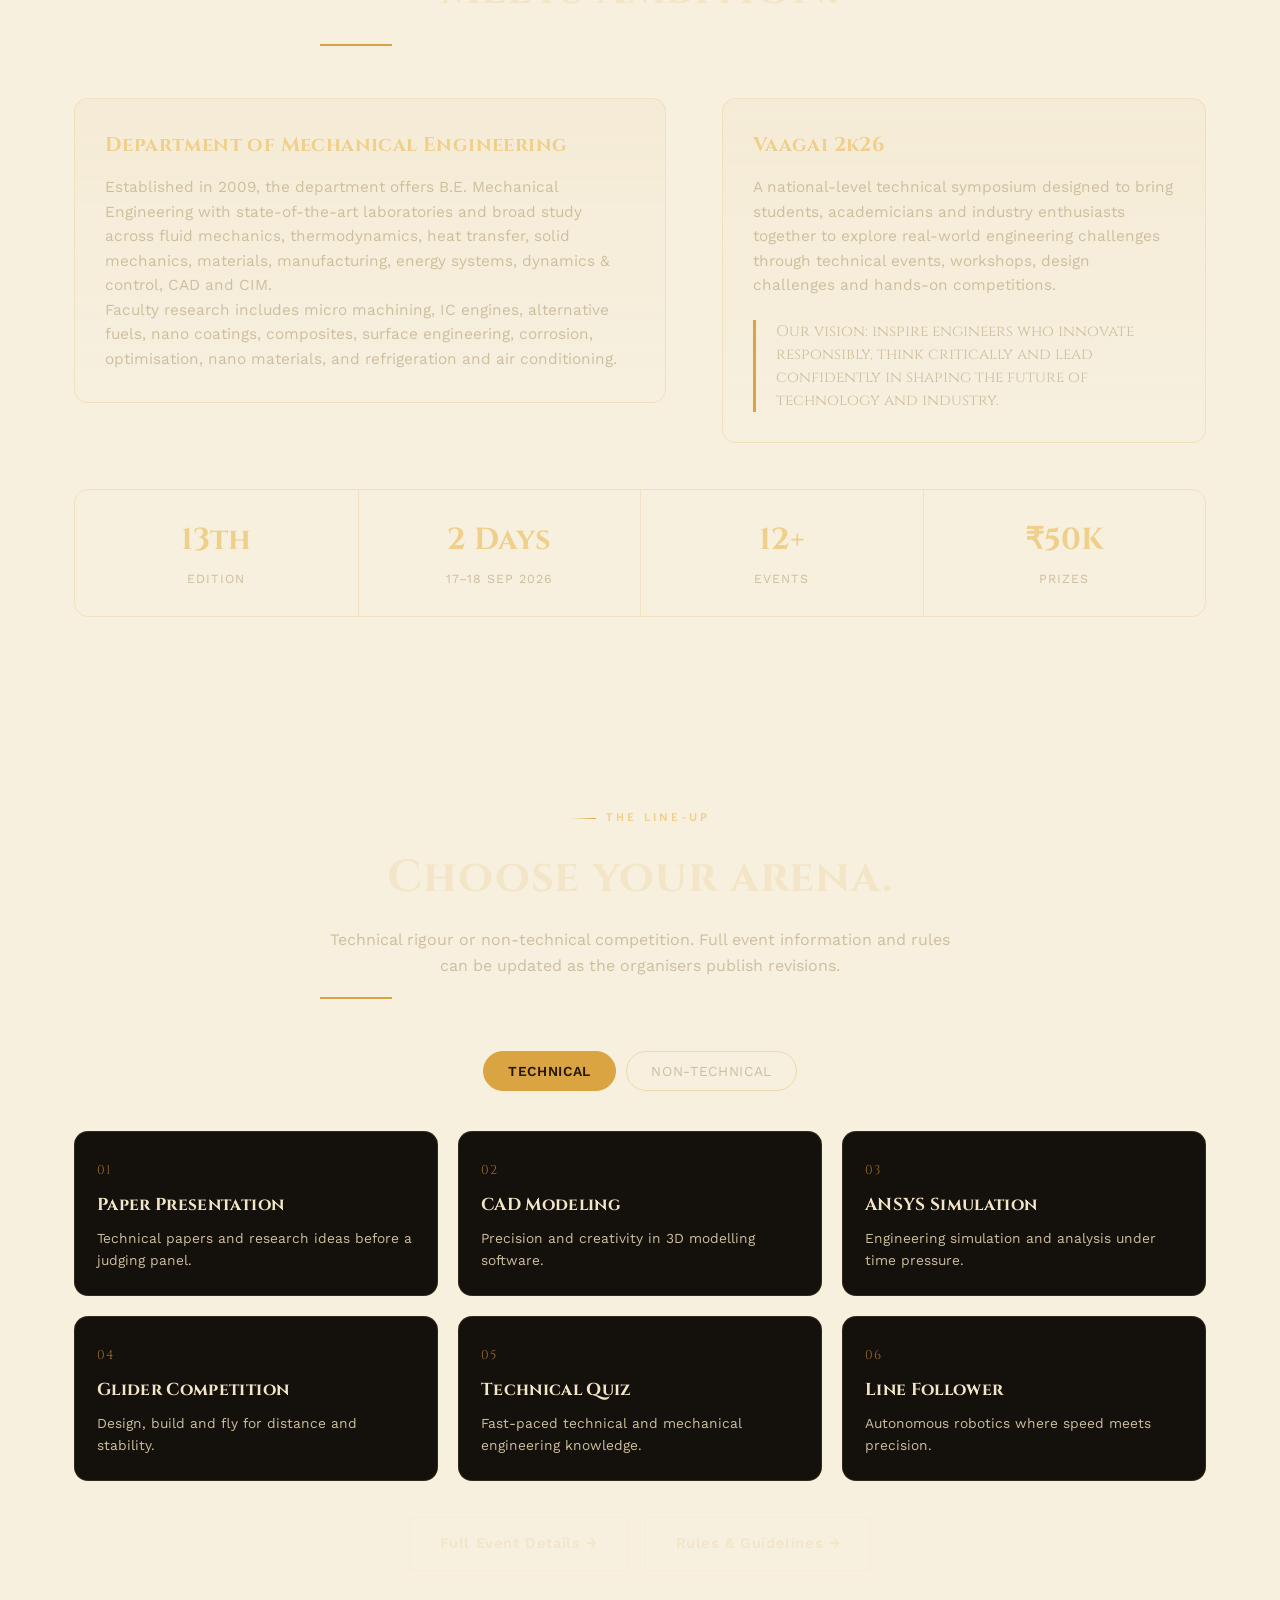
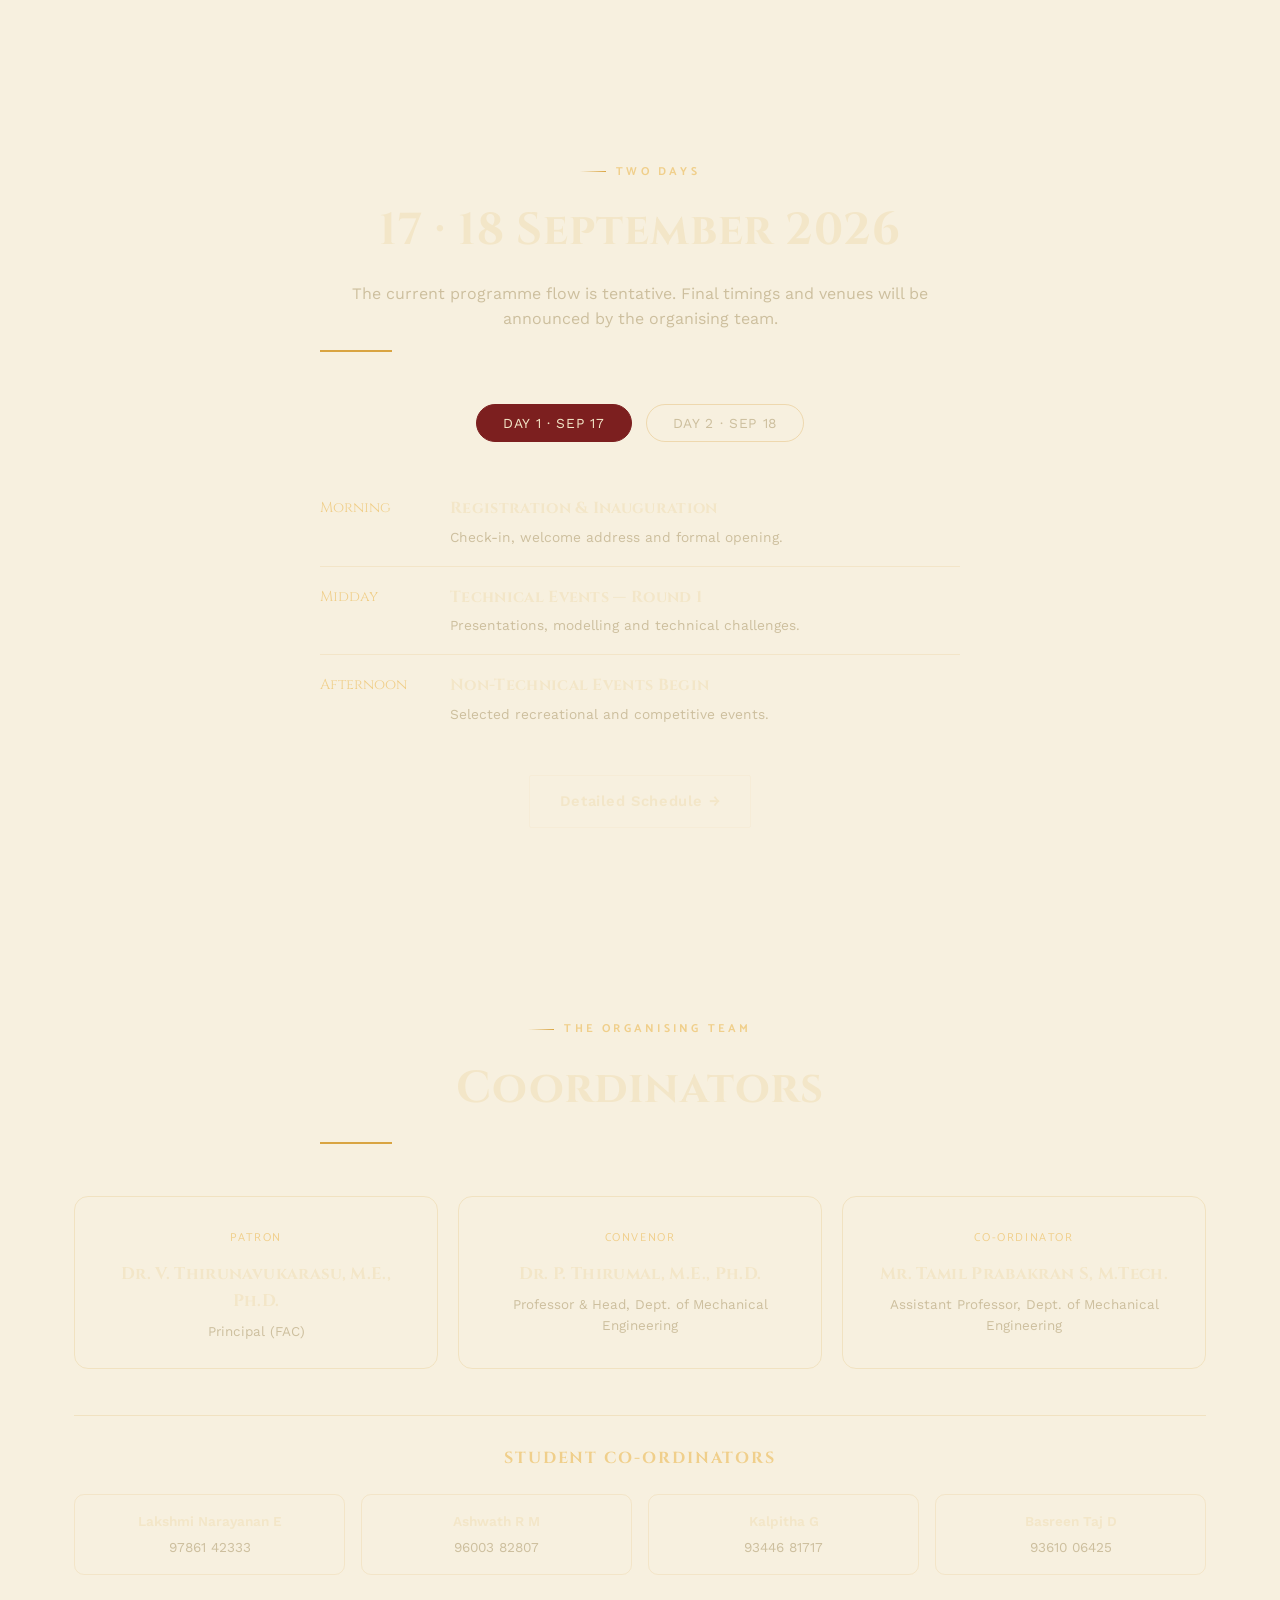
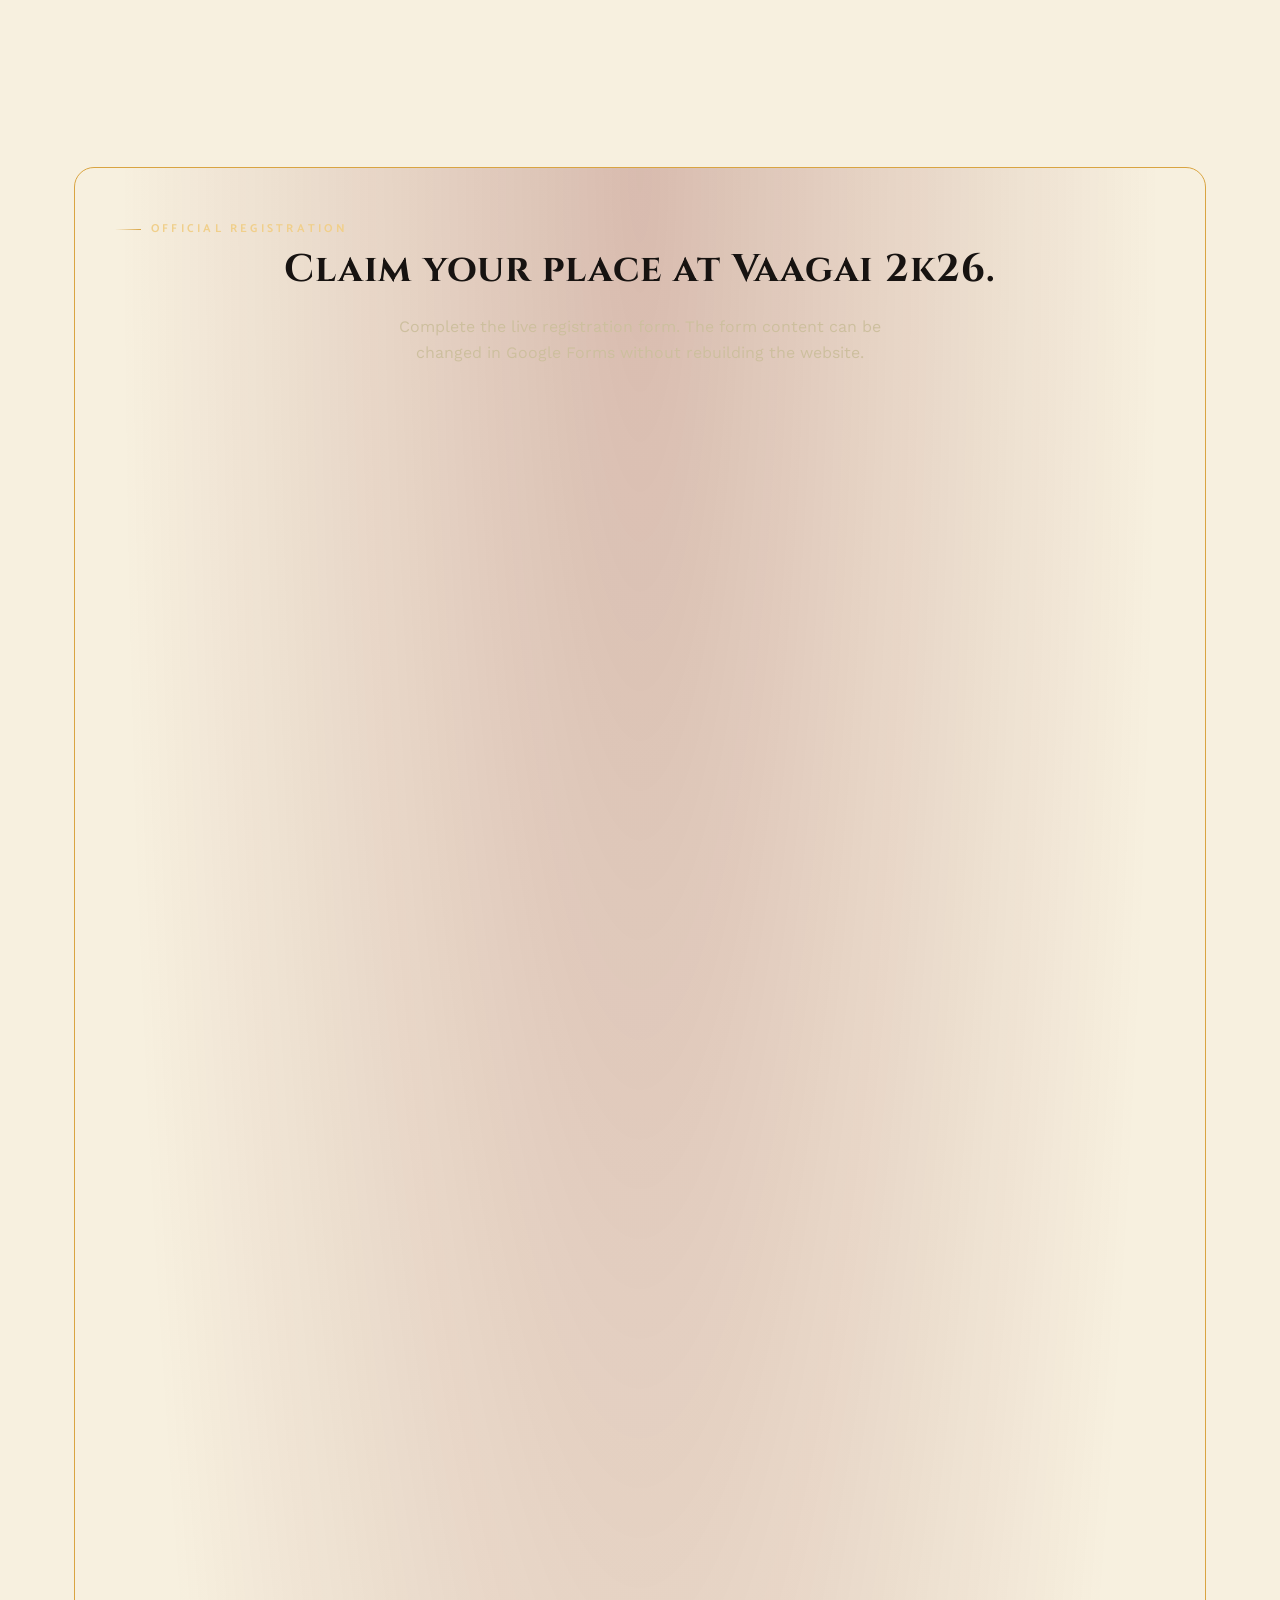
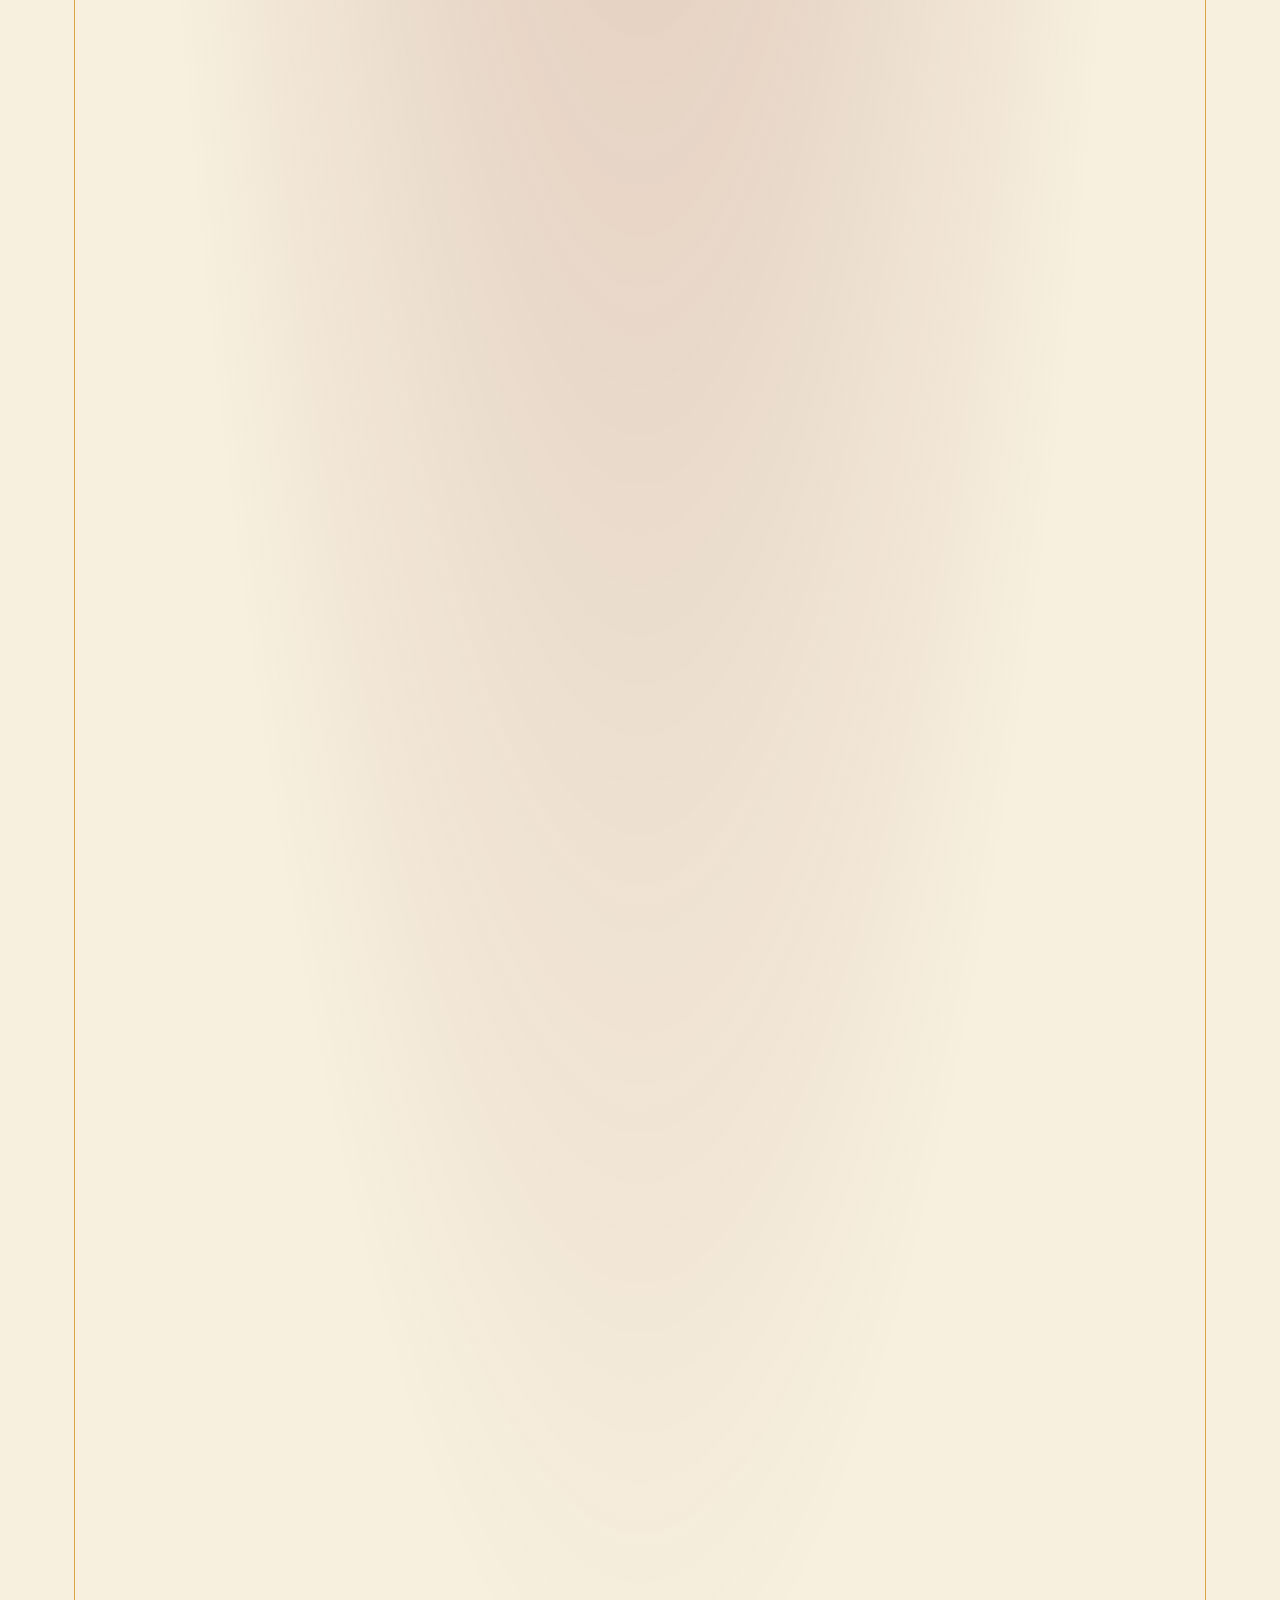
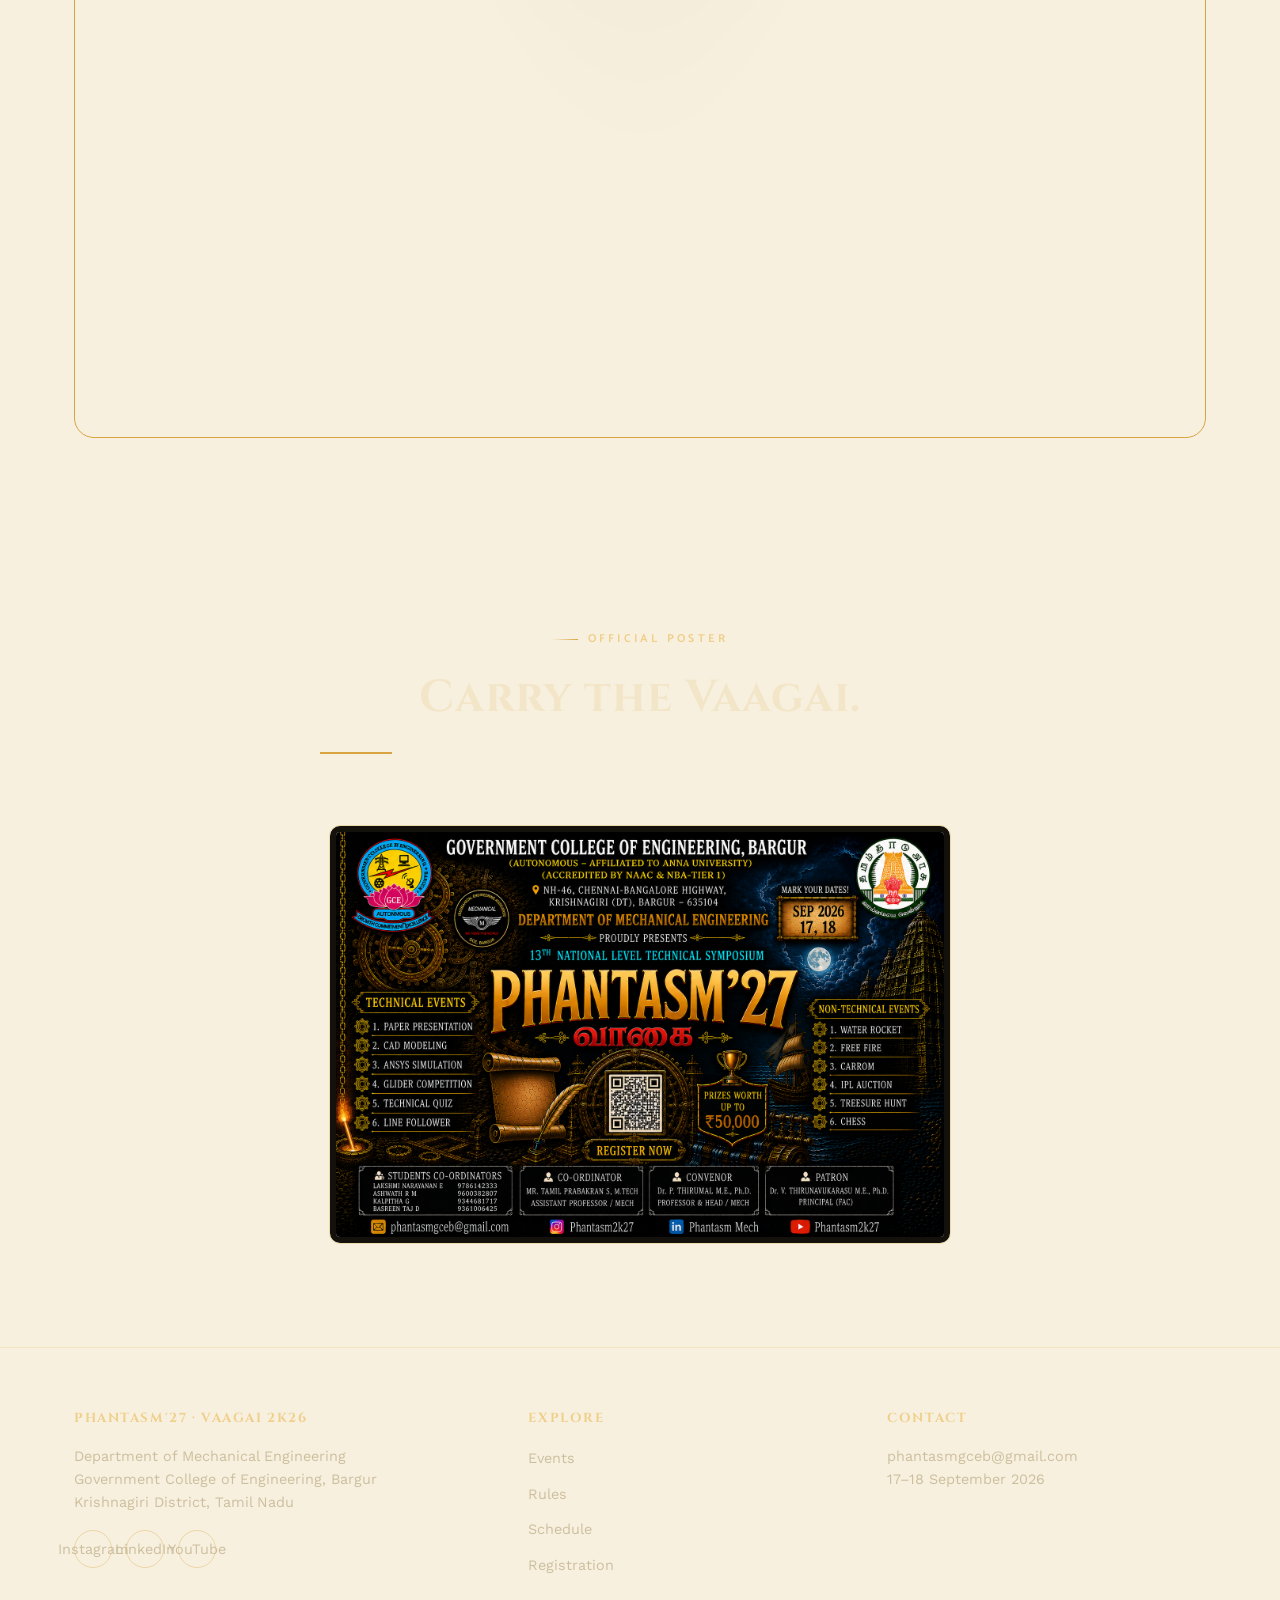
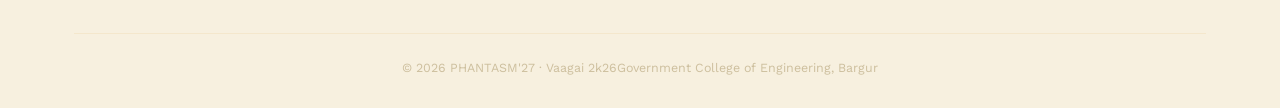
==== commit e37b23fc: "Rebuild Vaagai 2k26 homepage architecture" ====
--- a/index.html
+++ b/index.html
@@ -3,25 +3,33 @@
 <head>
 <meta charset="UTF-8">
 <meta name="viewport" content="width=device-width, initial-scale=1.0">
-<title>PHANTASM'27 presents VAAGAI 2K26 — GCE Bargur, Dept. of Mechanical Engineering</title>
+<title>PHANTASM'27 presents VAAGAI 2K26 — GCE Bargur</title>
 <meta name="description" content="Vaagai 2k26 — National Level Technical Symposium by the Department of Mechanical Engineering, Government College of Engineering, Bargur. 17–18 September 2026.">
 <meta property="og:title" content="PHANTASM'27 presents VAAGAI 2K26">
-<meta property="og:description" content="National Level Technical Symposium · Dept. of Mechanical Engineering · GCE Bargur · 17–18 Sep 2026">
+<meta property="og:description" content="National Level Technical Symposium · GCE Bargur · 17–18 September 2026">
 <meta property="og:image" content="assets/poster-web.jpg">
 <meta property="og:type" content="website">
 <link rel="icon" type="image/png" href="assets/mea-logo.png">
 <link rel="stylesheet" href="assets/style.css">
+<link rel="stylesheet" href="assets/theme-foundation.css">
+<link rel="stylesheet" href="assets/site-shell.css">
+<link rel="stylesheet" href="assets/navigation.css">
+<style>
+.hero-poster{max-width:430px;margin:18px auto 0;position:relative;z-index:2}.hero-poster img{width:100%;border:1px solid rgba(217,164,65,.28);box-shadow:0 24px 70px rgba(0,0,0,.35)}
+.quick-nav{display:grid;grid-template-columns:repeat(4,1fr);gap:12px;margin-top:36px}.quick-nav a{padding:14px 16px;border:1px solid rgba(217,164,65,.18);background:rgba(217,164,65,.04);text-align:center;color:var(--gold-soft);font-size:.8rem;text-transform:uppercase;letter-spacing:.08em}.quick-nav a:hover{border-color:var(--gold);background:rgba(217,164,65,.08)}
+@media(max-width:700px){.quick-nav{grid-template-columns:repeat(2,1fr)}.hero-poster{max-width:330px}}
+</style>
 </head>
 <body>
-<nav class="site-nav"><div class="wrap"><a href="#top" class="brand"><img src="assets/mea-logo.png" alt="MEA GCE Bargur"><span><span class="brand-mark">PHANTASM<span>'27</span></span><br><span class="brand-tamil">வாகை · Vaagai 2k26</span></span></a><button class="nav-toggle" aria-label="Toggle menu" aria-expanded="false">☰ Menu</button><ul class="nav-links"><li><a href="#about">About</a></li><li><a href="#events">Events</a></li><li><a href="#schedule">Schedule</a></li><li><a href="#coordinators">Coordinators</a></li><li><a href="#contact">Contact</a></li><li><a href="#register" class="nav-cta">Register</a></li></ul></div></nav>
-<header class="hero" id="top"><div class="hero-glow"></div><div class="wrap"><div class="seal-row"><img src="assets/gce-logo.png" alt="Government College of Engineering, Bargur"><span class="divider-dot"></span><img src="assets/tn-emblem.png" alt="Government of Tamil Nadu"><span class="divider-dot"></span><img src="assets/mea-logo.png" alt="Mechanical Engineering Association"></div><div class="hero-inner"><div class="hero-eyebrow"><span class="eyebrow">Government College of Engineering, Bargur — Dept. of Mechanical Engineering</span></div><h1>PHANTASM<span class="accent">'27</span></h1><div class="hero-tamil">வாகை</div><p class="hero-sub">The 13th National Level Technical Symposium — a gathering of makers, thinkers and builders under one roof, carrying forward the vaagai: the victor's garland of Tamil tradition, given to those who dare to compete and create.</p><div class="hero-meta"><span class="meta-pill">17 &amp; 18 September 2026</span><span class="meta-pill">GCE Bargur, Krishnagiri</span><span class="meta-pill">Prizes worth ₹50,000</span><span class="meta-pill">12+ Events</span></div><div class="hero-cta"><a href="#register" class="btn btn-primary">Register Now</a><a href="#events" class="btn btn-ghost">View Events</a></div></div><svg class="gopuram" viewBox="0 0 1200 200" preserveAspectRatio="none" xmlns="http://www.w3.org/2000/svg" aria-hidden="true"><defs><linearGradient id="gopuramFade" x1="0" y1="0" x2="0" y2="1"><stop offset="0" stop-color="#d9a441" stop-opacity="0.55"/><stop offset="1" stop-color="#d9a441" stop-opacity="0.12"/></linearGradient></defs><rect x="0" y="178" width="1200" height="22" fill="url(#gopuramFade)"/><g fill="url(#gopuramFade)"><rect x="90" y="150" width="90" height="30"/><rect x="100" y="128" width="70" height="24"/><rect x="110" y="110" width="50" height="20"/><circle cx="135" cy="102" r="6"/></g><g fill="url(#gopuramFade)"><rect x="1020" y="150" width="90" height="30"/><rect x="1030" y="128" width="70" height="24"/><rect x="1040" y="110" width="50" height="20"/><circle cx="1065" cy="102" r="6"/></g><g fill="url(#gopuramFade)"><rect x="500" y="160" width="200" height="20"/><rect x="515" y="138" width="170" height="24"/><rect x="530" y="116" width="140" height="24"/><rect x="548" y="94" width="104" height="24"/><rect x="566" y="72" width="68" height="24"/><rect x="584" y="52" width="32" height="22"/><circle cx="600" cy="42" r="9"/><rect x="596" y="20" width="8" height="20"/></g></svg></div></header>
-<section id="about"><div class="wrap"><div class="section-head reveal"><span class="eyebrow">About</span><h2>Two decades of building, one symposium of purpose</h2></div><div class="about-grid"><div class="reveal"><div class="about-card"><h3>The Department of Mechanical Engineering</h3><p>Established in 2009, the Department of Mechanical Engineering at GCE Bargur has offered a B.E. in Mechanical Engineering since 2009–2010, backed by well-equipped, state-of-the-art laboratories. Core study areas span fluid mechanics, thermodynamics, heat transfer, solid mechanics, materials engineering, manufacturing, energy systems, dynamics &amp; control systems, CAD and CIM.</p><p style="margin-top:14px;">Faculty research spans micro machining, IC engines, alternative fuels, nano coatings, composite materials, surface engineering, corrosion, optimisation, nano materials, and refrigeration &amp; air conditioning — alongside regular training programmes, workshops and seminars for staff and students.</p></div></div><div class="reveal"><div class="about-card"><h3>PHANTASM'27 — Vaagai 2k26</h3><p>A national-level technical symposium organised by the Department of Mechanical Engineering, designed to bring innovation, engineering excellence and creative problem-solving onto one platform. Rooted in Mechanical Engineering, it is a convergence point for students, academicians and industry enthusiasts to take on real-world engineering challenges through technical events, workshops, design challenges and hands-on competitions.</p><p class="vision-quote">"To inspire a generation of engineers who innovate responsibly, think critically, and lead confidently in shaping the future of technology and industry."</p></div></div></div><div class="stat-strip reveal"><div class="stat"><b>13th</b><span>Edition</span></div><div class="stat"><b>2 Days</b><span>17–18 Sep 2026</span></div><div class="stat"><b>12+</b><span>Events</span></div><div class="stat"><b>₹50K</b><span>Prizes</span></div></div></div></section>
-<section id="events"><div class="wrap"><div class="section-head reveal"><span class="eyebrow">The Line-up</span><h2>Events</h2><p>Pick your arena — technical rigour or non-technical fun. Rules &amp; details for each event will be published closer to the date.</p></div><div class="tabs reveal" data-tabs="#events-panels"><button class="tab-btn active" data-tab-target="tech">Technical</button><button class="tab-btn" data-tab-target="nontech">Non-Technical</button></div><div id="events-panels" class="reveal"><div class="tab-panel active" data-panel="tech"><div class="event-grid"><div class="event-card"><span class="num">01</span><h4>Paper Presentation</h4><p>Present your technical papers and research ideas before a panel of experts.</p></div><div class="event-card"><span class="num">02</span><h4>CAD Modeling</h4><p>Design against the clock — precision and creativity in 3D modelling software.</p></div><div class="event-card"><span class="num">03</span><h4>ANSYS Simulation</h4><p>Put your simulation and analysis skills to the test on real engineering problems.</p></div><div class="event-card"><span class="num">04</span><h4>Glider Competition</h4><p>Design, build and fly gliders for distance, stability and style.</p></div><div class="event-card"><span class="num">05</span><h4>Technical Quiz</h4><p>A fast-paced quiz across mechanical engineering and general technical knowledge.</p></div><div class="event-card"><span class="num">06</span><h4>Line Follower</h4><p>Build and race an autonomous bot along a track — speed meets precision.</p></div></div></div><div class="tab-panel" data-panel="nontech"><div class="event-grid"><div class="event-card"><span class="num">01</span><h4>Water Rocket</h4><p>Design and launch a water-propelled rocket for maximum height or accuracy.</p></div><div class="event-card"><span class="num">02</span><h4>Free Fire</h4><p>Squad up for a competitive in-game showdown.</p></div><div class="event-card"><span class="num">03</span><h4>Carrom</h4><p>Classic board-game skill and strategy, one strike at a time.</p></div><div class="event-card"><span class="num">04</span><h4>IPL Auction</h4><p>Build your dream team with strategy, budgeting and a bit of bluff.</p></div><div class="event-card"><span class="num">05</span><h4>Treasure Hunt</h4><p>Clues, campus trails and teamwork racing against the clock.</p></div><div class="event-card"><span class="num">06</span><h4>Chess</h4><p>Test your strategic depth across timed rounds.</p></div></div></div></div><p class="events-note reveal">Rules and detailed guidelines for each event will be shared and may be updated before the symposium.</p></div></section>
-<section id="schedule"><div class="wrap"><div class="section-head reveal"><span class="eyebrow">Two Days</span><h2>Schedule</h2><p>A tentative flow of the symposium — the final, detailed schedule will be shared with registered participants closer to the event.</p></div><div class="day-tabs reveal" data-tabs="#day-panels"><button class="day-tab active" data-tab-target="day1">Day 1 · Sep 17</button><button class="day-tab" data-tab-target="day2">Day 2 · Sep 18</button></div><div id="day-panels" class="reveal"><div class="day-panel active" data-panel="day1"><div class="timeline-item"><div class="timeline-time">Morning</div><div class="timeline-body"><h4>Registration &amp; Inauguration</h4><p>Check-in, welcome address and formal opening of PHANTASM'27.</p></div></div><div class="timeline-item"><div class="timeline-time">Midday</div><div class="timeline-body"><h4>Technical Events — Round 1</h4><p>Paper Presentation, CAD Modeling and Technical Quiz kick off.</p></div></div><div class="timeline-item"><div class="timeline-time">Afternoon</div><div class="timeline-body"><h4>Non-Technical Events Begin</h4><p>Carrom, Chess and Treasure Hunt open alongside ongoing technical rounds.</p></div></div></div><div class="day-panel" data-panel="day2"><div class="timeline-item"><div class="timeline-time">Morning</div><div class="timeline-body"><h4>ANSYS Simulation &amp; Line Follower</h4><p>Finals and demonstrations for the remaining technical events.</p></div></div><div class="timeline-item"><div class="timeline-time">Midday</div><div class="timeline-body"><h4>Glider Competition · IPL Auction · Free Fire</h4><p>Closing rounds across the remaining events.</p></div></div><div class="timeline-item"><div class="timeline-time">Evening</div><div class="timeline-body"><h4>Valedictory &amp; Prize Distribution</h4><p>Winners are awarded the vaagai — closing ceremony for PHANTASM'27.</p></div></div></div></div></div></section>
-<section id="coordinators"><div class="wrap"><div class="section-head reveal"><span class="eyebrow">Who to reach</span><h2>Coordinators</h2></div><div class="people-grid reveal"><div class="people-card"><span class="role">Patron</span><h4>Dr. V. Thirunavukarasu, M.E., Ph.D.</h4><p>Principal (FAC)</p></div><div class="people-card"><span class="role">Convenor</span><h4>Dr. P. Thirumal, M.E., Ph.D.</h4><p>Professor &amp; Head, Dept. of Mechanical Engineering</p></div><div class="people-card"><span class="role">Co-ordinator</span><h4>Mr. Tamil Prabakran S, M.Tech.</h4><p>Assistant Professor, Dept. of Mechanical Engineering</p></div></div><div class="students-list reveal"><h3>Student Co-ordinators</h3><div class="students-grid"><div class="student-chip"><b>Lakshmi Narayanan E</b><a href="tel:+919786142333">97861 42333</a></div><div class="student-chip"><b>Ashwath R M</b><a href="tel:+919600382807">96003 82807</a></div><div class="student-chip"><b>Kalpitha G</b><a href="tel:+919344681717">93446 81717</a></div><div class="student-chip"><b>Basreen Taj D</b><a href="tel:+919361006425">93610 06425</a></div></div></div></div></section>
-<section id="register"><div class="wrap"><div class="register-frame reveal"><span class="eyebrow">Registration</span><h2>Claim your place at Vaagai 2k26</h2><p>Complete the registration form below. You can update the questions and options directly in Google Forms later; the embedded form will reflect those changes.</p><div class="form-embed"><iframe src="https://docs.google.com/forms/d/e/1FAIpQLScIvGUvHa3umnhZcA4btgcdaAdrXqjTJ5mcGQaOGpGsy6HGPA/viewform?embedded=true" title="Vaagai 2k26 Registration Form" width="100%" height="3212" frameborder="0" marginheight="0" marginwidth="0">Loading…</iframe></div></div></div></section>
-<section class="poster-section"><div class="wrap"><div class="section-head reveal"><span class="eyebrow">Spread the word</span><h2>Official Poster</h2></div><a class="poster-frame reveal" href="assets/poster-web.jpg" target="_blank" rel="noopener"><img src="assets/poster-web.jpg" alt="PHANTASM'27 Vaagai 2k26 official event poster" loading="lazy"></a></div></section>
-<footer id="contact"><div class="wrap"><div class="footer-grid"><div><h4>PHANTASM'27 · Vaagai 2k26</h4><p>Dept. of Mechanical Engineering<br>Government College of Engineering, Bargur<br>NH-46, Chennai–Bangalore Highway, Krishnagiri (DT) – 635104</p><div class="social-row"><a href="https://www.instagram.com/phantasm_gceb?igsi=MXMyZXZuemRuOGk2bQ==" target="_blank" rel="noopener">IG</a><a href="https://www.linkedin.com/company/phantasm-mech/" target="_blank" rel="noopener">in</a><a href="https://youtube.com/@phantasm_gceb" target="_blank" rel="noopener">YT</a></div></div><div><h4>Quick Links</h4><ul class="footer-links"><li><a href="#about">About</a></li><li><a href="#events">Events</a></li><li><a href="#schedule">Schedule</a></li><li><a href="#coordinators">Coordinators</a></li><li><a href="#register">Register</a></li></ul></div><div><h4>Contact</h4><p><a href="mailto:phantasmgceb@gmail.com">phantasmgceb@gmail.com</a></p></div></div><div class="footer-bottom"><span>© <span id="year"></span> PHANTASM'27 · Vaagai 2k26</span><span>Government College of Engineering, Bargur</span></div></div></footer>
+<nav class="site-nav"><div class="wrap"><a href="#top" class="brand"><img src="assets/mea-logo.png" alt="Mechanical Engineering Association"><span><span class="brand-mark">PHANTASM<span>'27</span></span><br><span class="brand-tamil">வாகை · Vaagai 2k26</span></span></a><button class="nav-toggle" aria-label="Toggle menu" aria-expanded="false">☰ Menu</button><ul class="nav-links"><li><a href="#about">About</a></li><li><a href="events.html">Events</a></li><li><a href="rules.html">Rules</a></li><li><a href="schedule.html">Schedule</a></li><li><a href="#coordinators">Coordinators</a></li><li><a href="#contact">Contact</a></li><li><a href="registration.html" class="nav-cta">Register</a></li></ul></div></nav>
+<header class="hero" id="top"><div class="hero-glow"></div><div class="wrap"><div class="seal-row"><img src="assets/gce-logo.png" alt="Government College of Engineering, Bargur"><span class="divider-dot"></span><img src="assets/tn-emblem.png" alt="Government of Tamil Nadu"><span class="divider-dot"></span><img src="assets/mea-logo.png" alt="Mechanical Engineering Association"></div><div class="hero-inner"><div class="hero-eyebrow"><span class="eyebrow">Government College of Engineering, Bargur — Department of Mechanical Engineering</span></div><h1>PHANTASM<span class="accent">'27</span></h1><div class="hero-tamil">வாகை</div><p class="hero-sub">The 13th National Level Technical Symposium — innovation, engineering excellence and creative problem-solving under one roof.</p><div class="hero-meta"><span class="meta-pill">17 &amp; 18 September 2026</span><span class="meta-pill">GCE Bargur, Krishnagiri</span><span class="meta-pill">Prizes worth ₹50,000</span><span class="meta-pill">12+ Events</span></div><div class="hero-cta"><a href="registration.html" class="btn btn-primary">Register Now</a><a href="events.html" class="btn btn-ghost">View Events</a></div></div><div class="hero-poster"><img src="assets/poster-web.jpg" alt="Vaagai 2k26 official poster" loading="eager"></div><div class="quick-nav"><a href="events.html">Events</a><a href="rules.html">Rules</a><a href="schedule.html">Schedule</a><a href="registration.html">Registration</a></div><svg class="gopuram" viewBox="0 0 1200 200" preserveAspectRatio="none" xmlns="http://www.w3.org/2000/svg" aria-hidden="true"><defs><linearGradient id="gopuramFade" x1="0" y1="0" x2="0" y2="1"><stop offset="0" stop-color="#d9a441" stop-opacity="0.55"/><stop offset="1" stop-color="#d9a441" stop-opacity="0.12"/></linearGradient></defs><rect x="0" y="178" width="1200" height="22" fill="url(#gopuramFade)"/><g fill="url(#gopuramFade)"><rect x="90" y="150" width="90" height="30"/><rect x="100" y="128" width="70" height="24"/><rect x="110" y="110" width="50" height="20"/><circle cx="135" cy="102" r="6"/></g><g fill="url(#gopuramFade)"><rect x="1020" y="150" width="90" height="30"/><rect x="1030" y="128" width="70" height="24"/><rect x="1040" y="110" width="50" height="20"/><circle cx="1065" cy="102" r="6"/></g><g fill="url(#gopuramFade)"><rect x="500" y="160" width="200" height="20"/><rect x="515" y="138" width="170" height="24"/><rect x="530" y="116" width="140" height="24"/><rect x="548" y="94" width="104" height="24"/><rect x="566" y="72" width="68" height="24"/><rect x="584" y="52" width="32" height="22"/><circle cx="600" cy="42" r="9"/><rect x="596" y="20" width="8" height="20"/></g></svg></div></header>
+<section id="about"><div class="wrap"><div class="section-head reveal"><span class="eyebrow">About the symposium</span><h2>Where engineering meets ambition.</h2></div><div class="about-grid"><div class="about-card reveal"><h3>Department of Mechanical Engineering</h3><p>Established in 2009, the department offers B.E. Mechanical Engineering with state-of-the-art laboratories and broad study across fluid mechanics, thermodynamics, heat transfer, solid mechanics, materials, manufacturing, energy systems, dynamics &amp; control, CAD and CIM.</p><p>Faculty research includes micro machining, IC engines, alternative fuels, nano coatings, composites, surface engineering, corrosion, optimisation, nano materials, and refrigeration and air conditioning.</p></div><div class="about-card reveal"><h3>Vaagai 2k26</h3><p>A national-level technical symposium designed to bring students, academicians and industry enthusiasts together to explore real-world engineering challenges through technical events, workshops, design challenges and hands-on competitions.</p><p class="vision-quote">Our vision: inspire engineers who innovate responsibly, think critically and lead confidently in shaping the future of technology and industry.</p></div></div><div class="stat-strip reveal"><div class="stat"><b>13th</b><span>Edition</span></div><div class="stat"><b>2 Days</b><span>17–18 Sep 2026</span></div><div class="stat"><b>12+</b><span>Events</span></div><div class="stat"><b>₹50K</b><span>Prizes</span></div></div></div></section>
+<section id="events"><div class="wrap"><div class="section-head reveal"><span class="eyebrow">The line-up</span><h2>Choose your arena.</h2><p>Technical rigour or non-technical competition. Full event information and rules can be updated as the organisers publish revisions.</p></div><div class="tabs reveal" data-tabs="#events-panels"><button class="tab-btn active" data-tab-target="tech">Technical</button><button class="tab-btn" data-tab-target="nontech">Non-Technical</button></div><div id="events-panels" class="reveal"><div class="tab-panel active" data-panel="tech"><div class="event-grid"><div class="event-card"><span class="num">01</span><h4>Paper Presentation</h4><p>Technical papers and research ideas before a judging panel.</p></div><div class="event-card"><span class="num">02</span><h4>CAD Modeling</h4><p>Precision and creativity in 3D modelling software.</p></div><div class="event-card"><span class="num">03</span><h4>ANSYS Simulation</h4><p>Engineering simulation and analysis under time pressure.</p></div><div class="event-card"><span class="num">04</span><h4>Glider Competition</h4><p>Design, build and fly for distance and stability.</p></div><div class="event-card"><span class="num">05</span><h4>Technical Quiz</h4><p>Fast-paced technical and mechanical engineering knowledge.</p></div><div class="event-card"><span class="num">06</span><h4>Line Follower</h4><p>Autonomous robotics where speed meets precision.</p></div></div></div><div class="tab-panel" data-panel="nontech"><div class="event-grid"><div class="event-card"><span class="num">01</span><h4>Water Rocket</h4><p>Design and launch a water-propelled rocket.</p></div><div class="event-card"><span class="num">02</span><h4>Free Fire</h4><p>Competitive squad showdown.</p></div><div class="event-card"><span class="num">03</span><h4>Carrom</h4><p>Classic board-game skill and strategy.</p></div><div class="event-card"><span class="num">04</span><h4>IPL Auction</h4><p>Build your dream team through strategy and budgeting.</p></div><div class="event-card"><span class="num">05</span><h4>Treasure Hunt</h4><p>Clues, campus trails and teamwork against the clock.</p></div><div class="event-card"><span class="num">06</span><h4>Chess</h4><p>Test strategic depth across timed rounds.</p></div></div></div></div><div class="hero-cta" style="justify-content:center;margin-top:36px"><a class="btn btn-ghost" href="events.html">Full Event Details →</a><a class="btn btn-ghost" href="rules.html">Rules &amp; Guidelines →</a></div></div></section>
+<section id="schedule"><div class="wrap"><div class="section-head reveal"><span class="eyebrow">Two Days</span><h2>17 · 18 September 2026</h2><p>The current programme flow is tentative. Final timings and venues will be announced by the organising team.</p></div><div class="day-tabs reveal" data-tabs="#day-panels"><button class="day-tab active" data-tab-target="day1">Day 1 · Sep 17</button><button class="day-tab" data-tab-target="day2">Day 2 · Sep 18</button></div><div id="day-panels" class="reveal"><div class="day-panel active" data-panel="day1"><div class="timeline-item"><div class="timeline-time">Morning</div><div class="timeline-body"><h4>Registration &amp; Inauguration</h4><p>Check-in, welcome address and formal opening.</p></div></div><div class="timeline-item"><div class="timeline-time">Midday</div><div class="timeline-body"><h4>Technical Events — Round 1</h4><p>Presentations, modelling and technical challenges.</p></div></div><div class="timeline-item"><div class="timeline-time">Afternoon</div><div class="timeline-body"><h4>Non-Technical Events Begin</h4><p>Selected recreational and competitive events.</p></div></div></div><div class="day-panel" data-panel="day2"><div class="timeline-item"><div class="timeline-time">Morning</div><div class="timeline-body"><h4>Technical Finals &amp; Demonstrations</h4><p>Remaining technical rounds and demonstrations.</p></div></div><div class="timeline-item"><div class="timeline-time">Afternoon</div><div class="timeline-body"><h4>Closing Rounds</h4><p>Final competitions across the event line-up.</p></div></div><div class="timeline-item"><div class="timeline-time">Evening</div><div class="timeline-body"><h4>Valedictory &amp; Prize Distribution</h4><p>Recognition of winners and closing ceremony.</p></div></div></div></div><div class="hero-cta" style="justify-content:center;margin-top:32px"><a class="btn btn-ghost" href="schedule.html">Detailed Schedule →</a></div></div></section>
+<section id="coordinators"><div class="wrap"><div class="section-head reveal"><span class="eyebrow">The organising team</span><h2>Coordinators</h2></div><div class="people-grid reveal"><div class="people-card"><span class="role">Patron</span><h4>Dr. V. Thirunavukarasu, M.E., Ph.D.</h4><p>Principal (FAC)</p></div><div class="people-card"><span class="role">Convenor</span><h4>Dr. P. Thirumal, M.E., Ph.D.</h4><p>Professor &amp; Head, Dept. of Mechanical Engineering</p></div><div class="people-card"><span class="role">Co-ordinator</span><h4>Mr. Tamil Prabakran S, M.Tech.</h4><p>Assistant Professor, Dept. of Mechanical Engineering</p></div></div><div class="students-list reveal"><h3>Student Co-ordinators</h3><div class="students-grid"><div class="student-chip"><b>Lakshmi Narayanan E</b><a href="tel:+919786142333">97861 42333</a></div><div class="student-chip"><b>Ashwath R M</b><a href="tel:+919600382807">96003 82807</a></div><div class="student-chip"><b>Kalpitha G</b><a href="tel:+919344681717">93446 81717</a></div><div class="student-chip"><b>Basreen Taj D</b><a href="tel:+919361006425">93610 06425</a></div></div></div></div></section>
+<section id="register"><div class="wrap"><div class="register-frame reveal"><span class="eyebrow">Official registration</span><h2>Claim your place at Vaagai 2k26.</h2><p>Complete the live registration form. The form content can be changed in Google Forms without rebuilding the website.</p><div class="form-embed"><iframe src="https://docs.google.com/forms/d/e/1FAIpQLScIvGUvHa3umnhZcA4btgcdaAdrXqjTJ5mcGQaOGpGsy6HGPA/viewform?embedded=true" title="Vaagai 2k26 Registration Form" width="100%" height="3212" frameborder="0" marginheight="0" marginwidth="0">Loading…</iframe></div></div></div></section>
+<section class="poster-section"><div class="wrap"><div class="section-head reveal"><span class="eyebrow">Official poster</span><h2>Carry the Vaagai.</h2></div><a class="poster-frame reveal" href="assets/poster-web.jpg" target="_blank" rel="noopener"><img src="assets/poster-web.jpg" alt="PHANTASM'27 Vaagai 2k26 official event poster" loading="lazy"></a></div></section>
+<footer id="contact"><div class="wrap"><div class="footer-grid"><div><h4>PHANTASM'27 · Vaagai 2k26</h4><p>Department of Mechanical Engineering<br>Government College of Engineering, Bargur<br>Krishnagiri District, Tamil Nadu</p><div class="social-row"><a href="https://www.instagram.com/phantasm_gceb?igsi=MXMyZXZuemRuOGk2bQ==" target="_blank" rel="noopener">Instagram</a><a href="https://www.linkedin.com/company/phantasm-mech/" target="_blank" rel="noopener">LinkedIn</a><a href="https://youtube.com/@phantasm_gceb" target="_blank" rel="noopener">YouTube</a></div></div><div><h4>Explore</h4><ul class="footer-links"><li><a href="events.html">Events</a></li><li><a href="rules.html">Rules</a></li><li><a href="schedule.html">Schedule</a></li><li><a href="registration.html">Registration</a></li></ul></div><div><h4>Contact</h4><p><a href="mailto:phantasmgceb@gmail.com">phantasmgceb@gmail.com</a></p><p>17–18 September 2026</p></div></div><div class="footer-bottom"><span>© <span id="year"></span> PHANTASM'27 · Vaagai 2k26</span><span>Government College of Engineering, Bargur</span></div></div></footer>
 <script src="assets/script.js"></script>
 </body>
 </html>
--- a/assets/site-shell.css
+++ b/assets/site-shell.css
@@ -0,0 +1,11 @@
+/* Vaagai 2k26 — shared shell layer. Loaded after page-specific CSS. */
+:root{--v-maroon:#4b1718;--v-deep:#250c0d;--v-gold:#d9a441;--v-ivory:#f7f0df;--v-ink:#171311;--v-muted:#75675a;--v-line:rgba(75,23,24,.18)}
+body{background:var(--v-ivory);color:var(--v-ink)}
+a{color:inherit}
+:where(a,button):focus-visible{outline:2px solid var(--v-gold);outline-offset:4px}
+.nav-links a[href="rules.html"]{position:relative}
+.nav-links a[href="rules.html"]:after{content:"";position:absolute;left:0;right:0;bottom:-4px;height:1px;background:currentColor;transform:scaleX(0);transition:transform .2s ease}
+.nav-links a[href="rules.html"]:hover:after,.nav-links a[href="rules.html"]:focus-visible:after{transform:scaleX(1)}
+.section-head:after{content:"";display:block;width:72px;height:2px;margin-top:18px;background:var(--v-gold)}
+.btn,.nav-cta{border-radius:2px;letter-spacing:.04em}
+@media(prefers-reduced-motion:reduce){html{scroll-behavior:auto}.nav-links a[href="rules.html"]:after{transition:none}*,*:before,*:after{animation-duration:.01ms!important;animation-iteration-count:1!important;transition-duration:.01ms!important}}
--- a/assets/navigation.css
+++ b/assets/navigation.css
@@ -0,0 +1,5 @@
+/* Shared navigation enhancements for Vaagai 2k26 */
+.nav-links a[href="rules.html"] { position: relative; }
+.nav-links a[href="rules.html"]::after { content: ""; position:absolute; left:0; right:0; bottom:-4px; height:1px; transform:scaleX(0); transform-origin:center; transition:transform .2s ease; background:currentColor; }
+.nav-links a[href="rules.html"]:hover::after,.nav-links a[href="rules.html"]:focus-visible::after { transform:scaleX(1); }
+@media (prefers-reduced-motion: reduce) { .nav-links a[href="rules.html"]::after { transition:none; } }
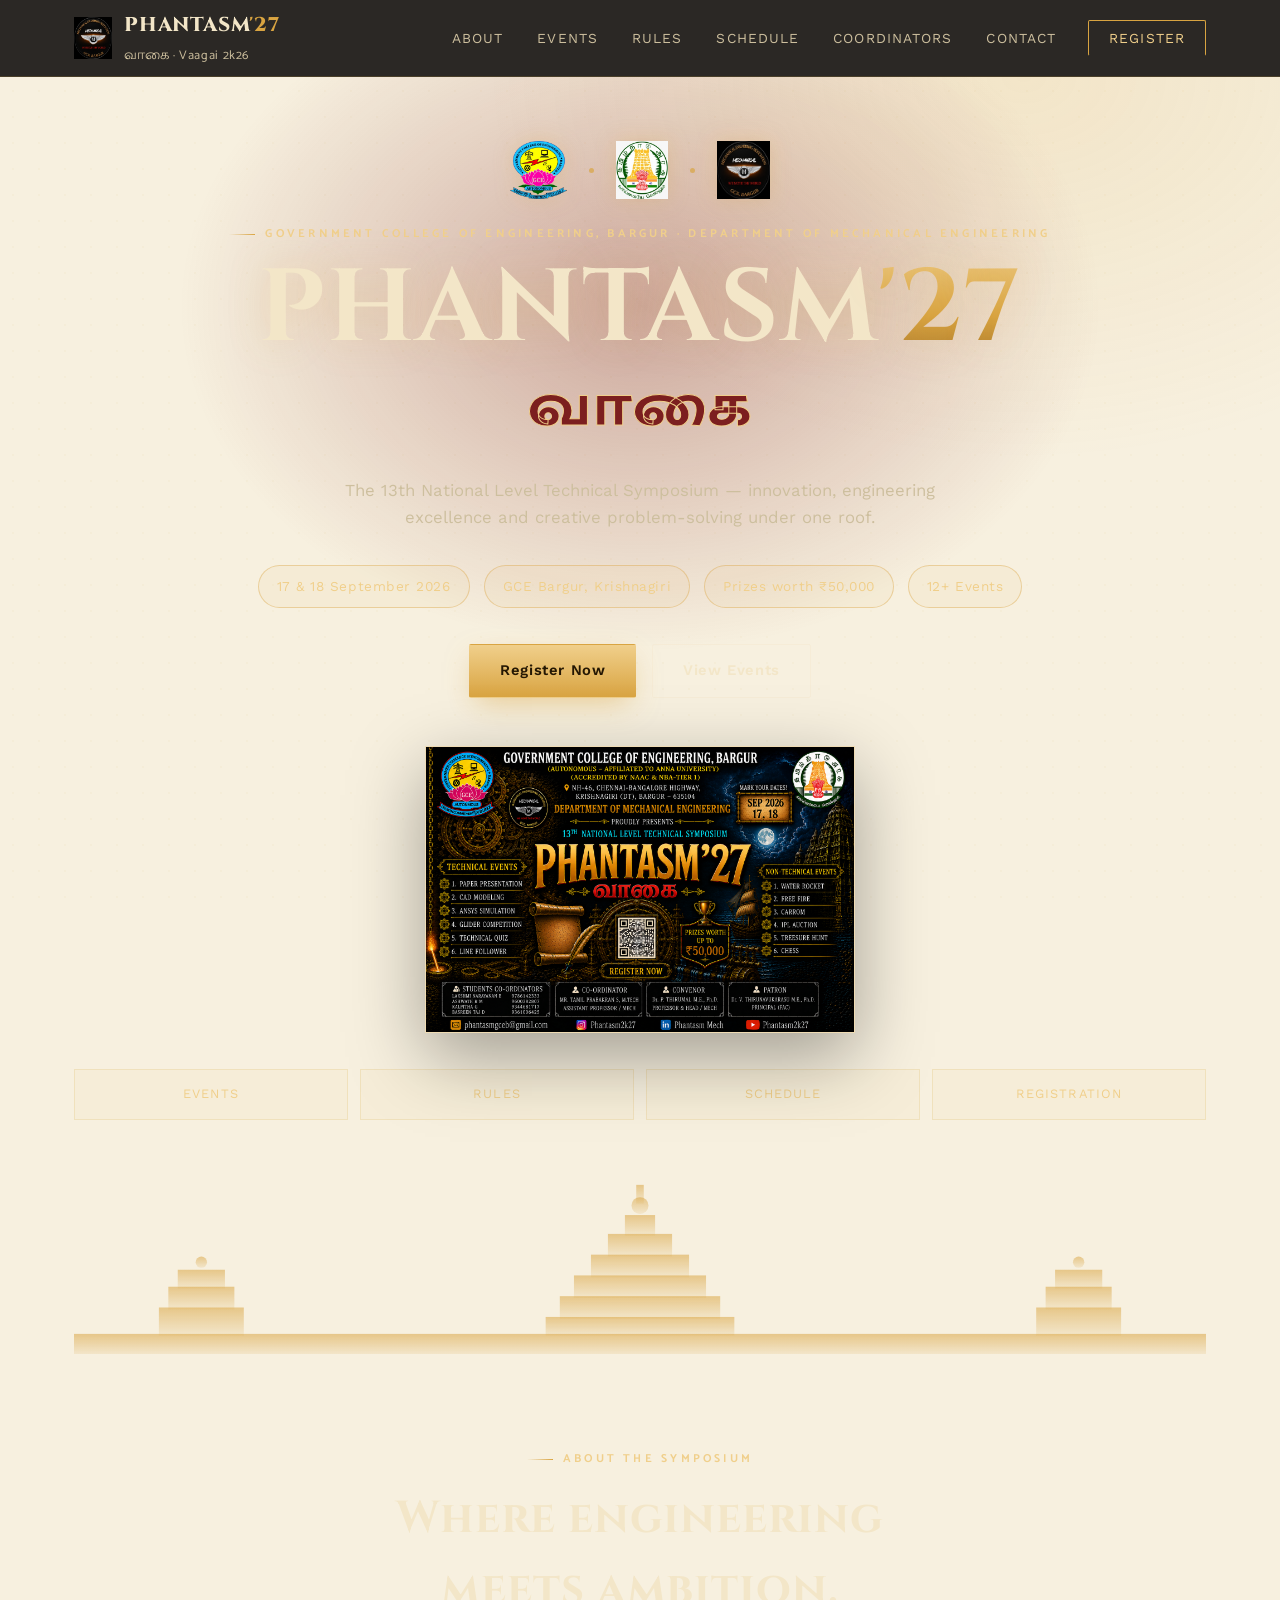
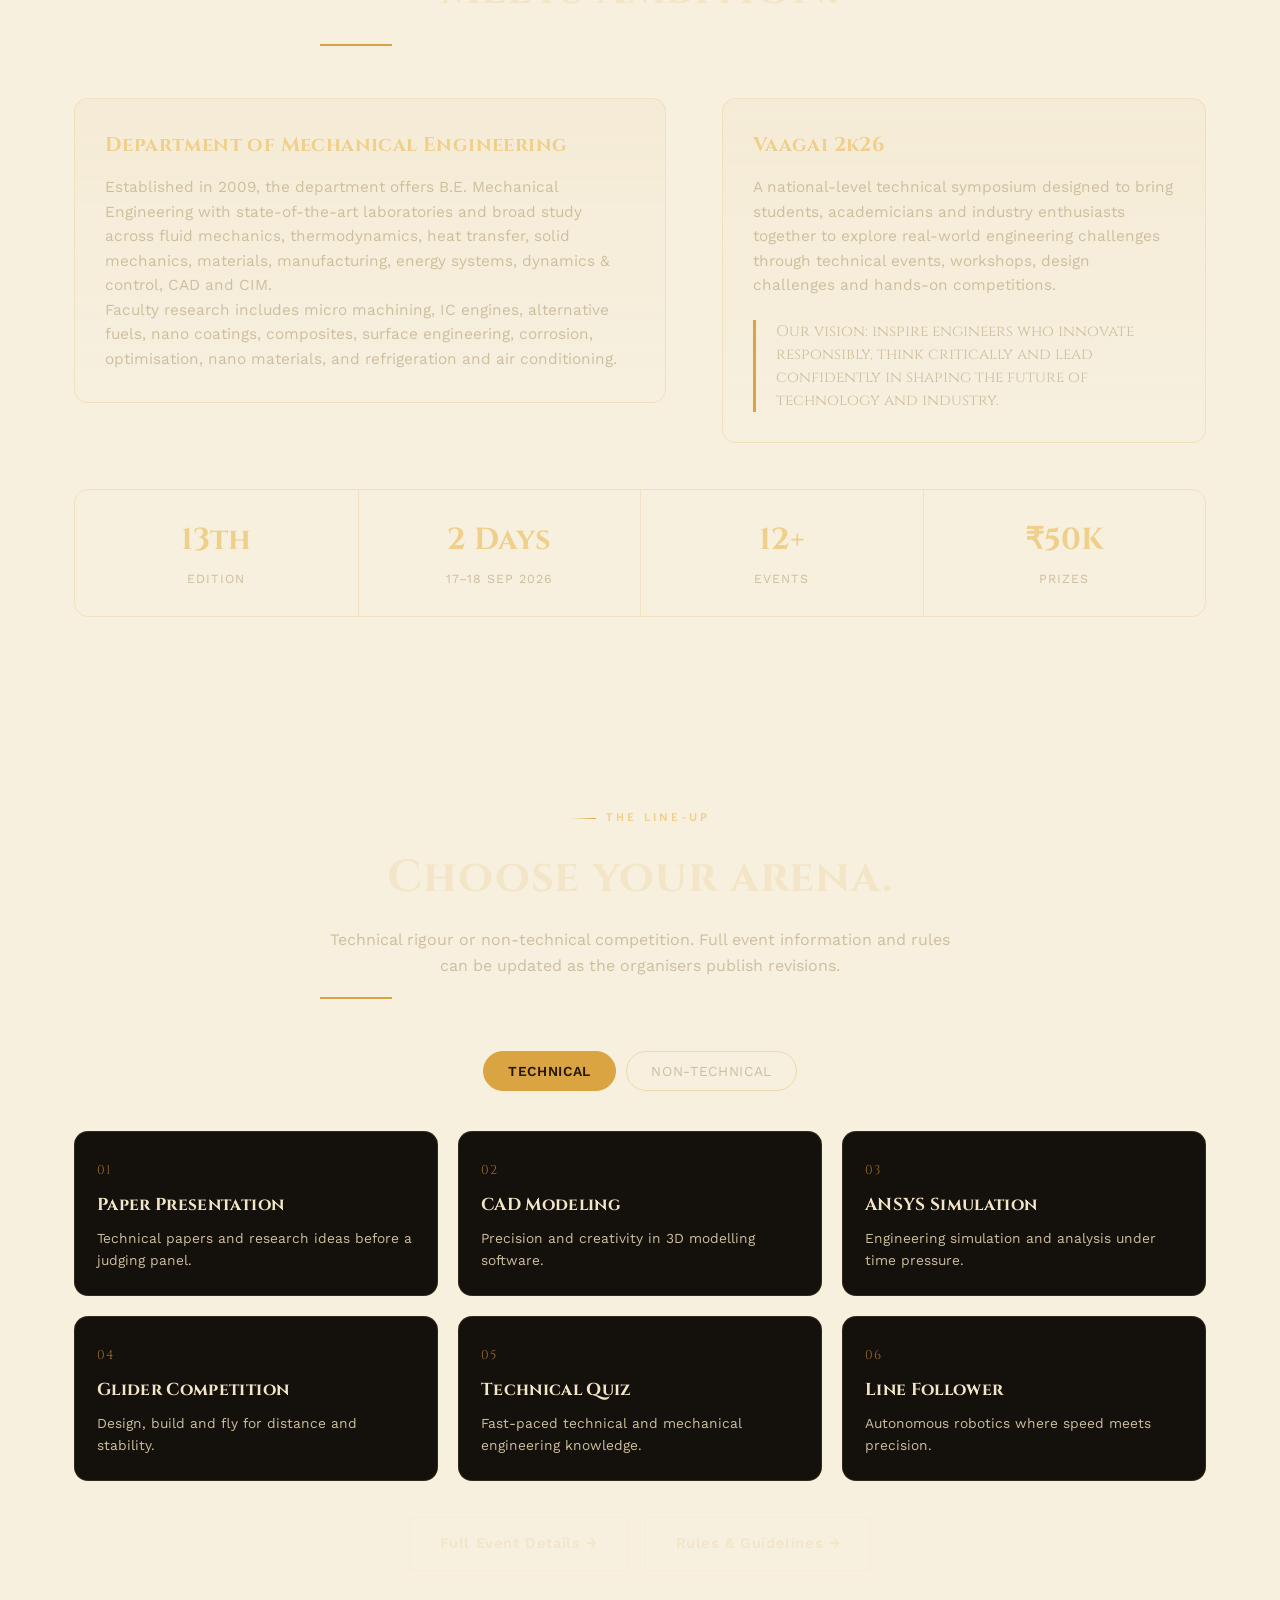
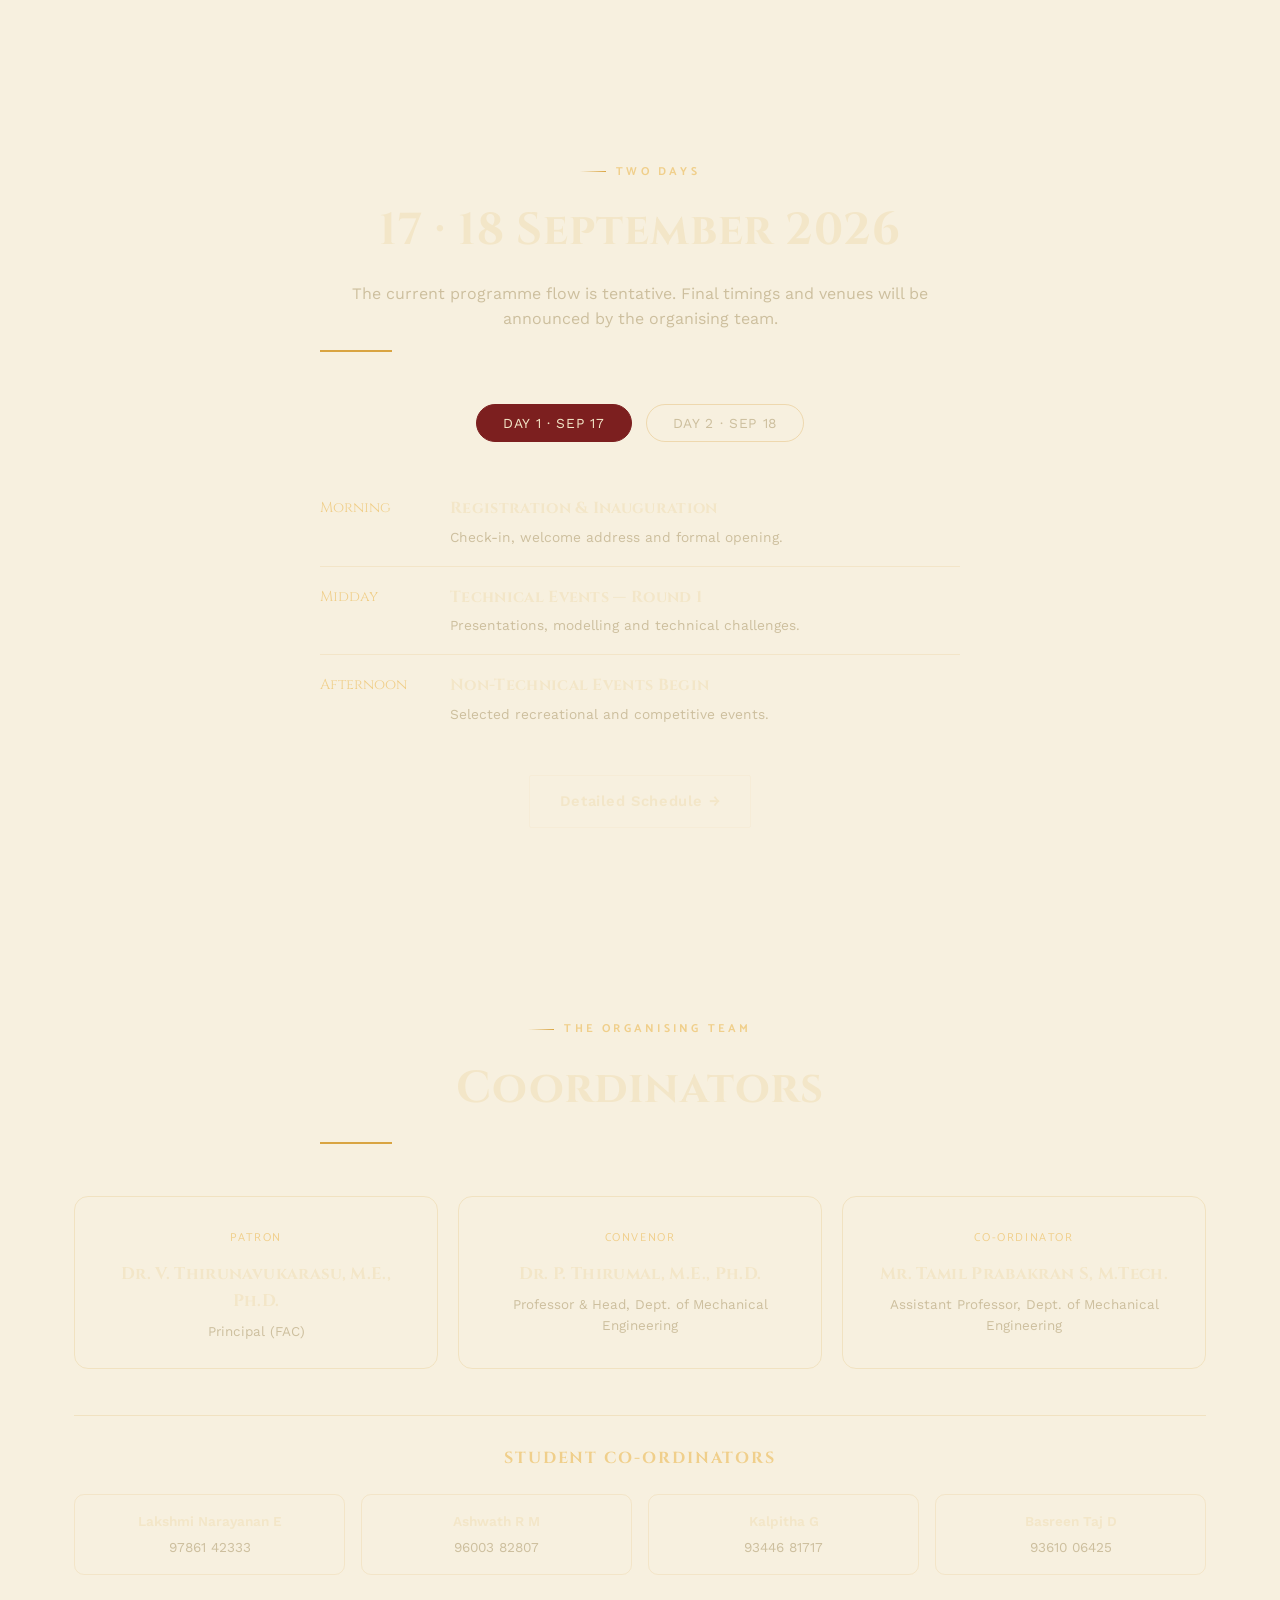
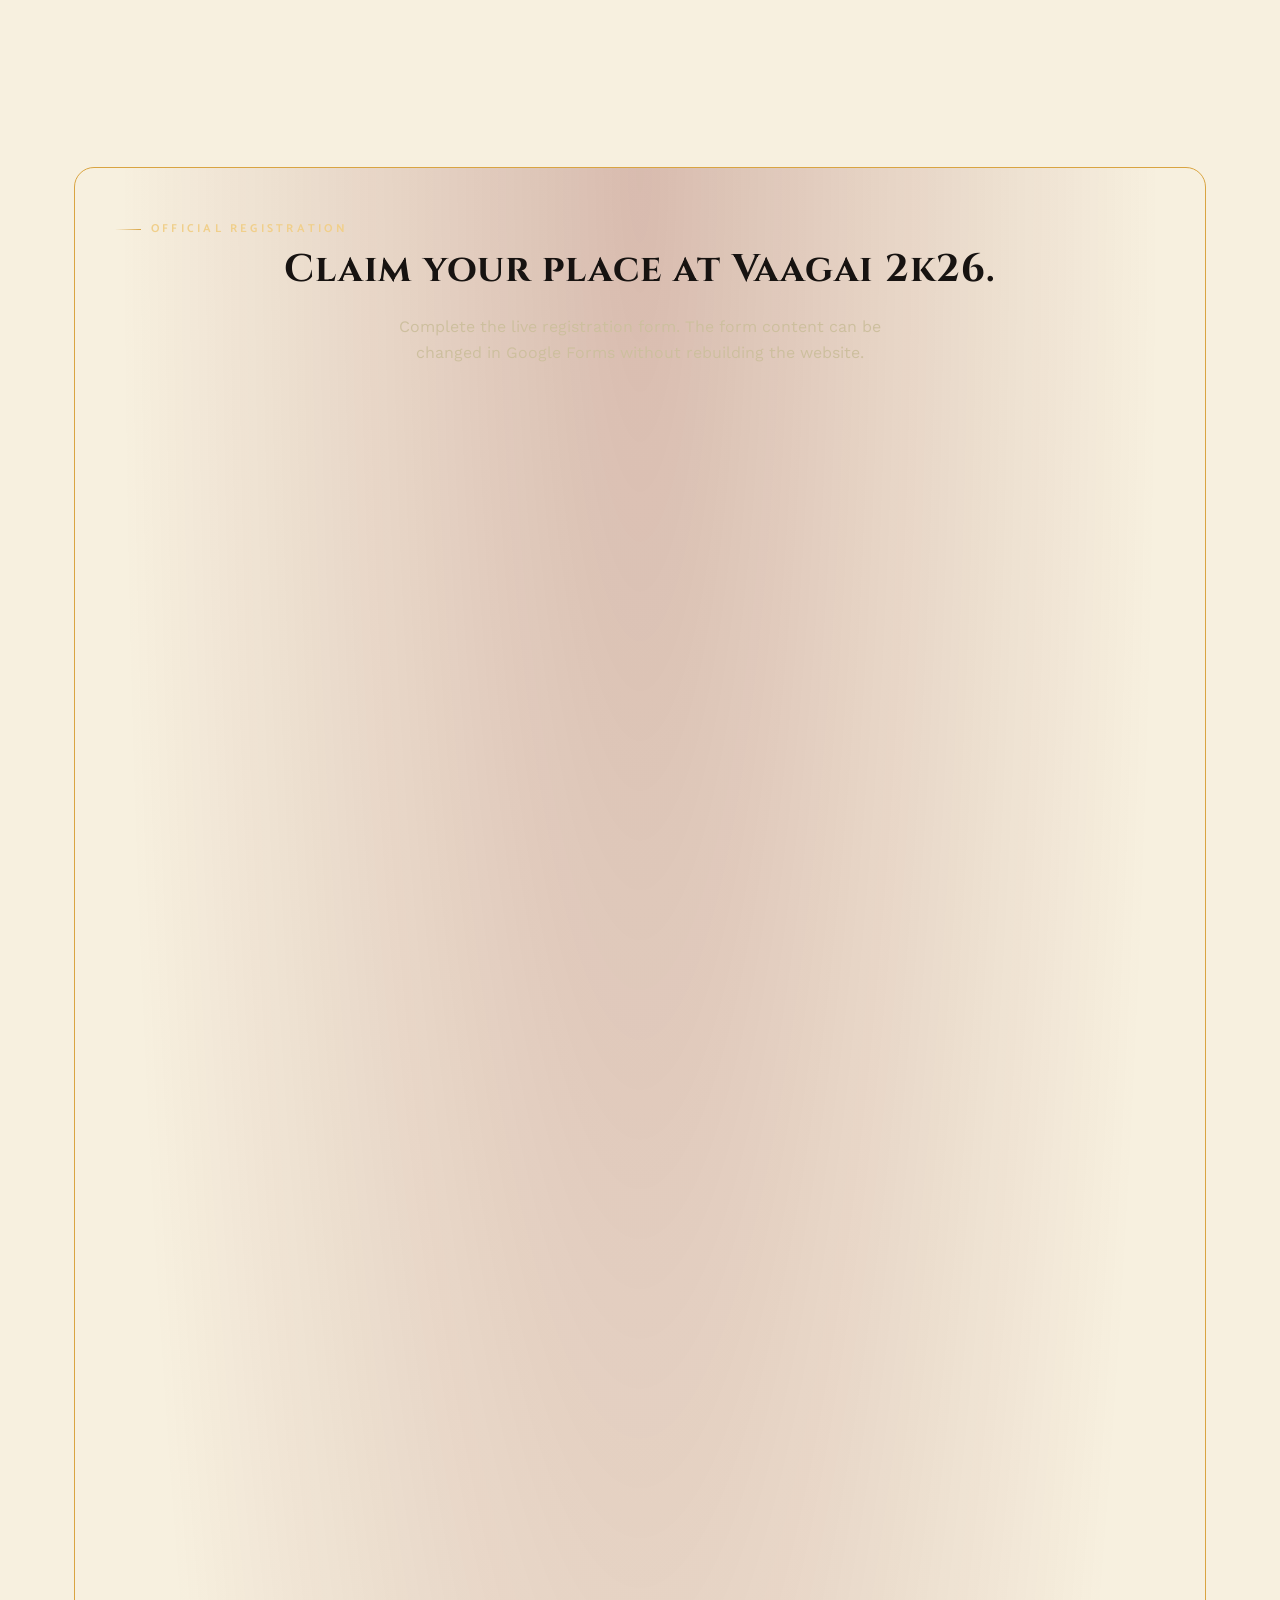
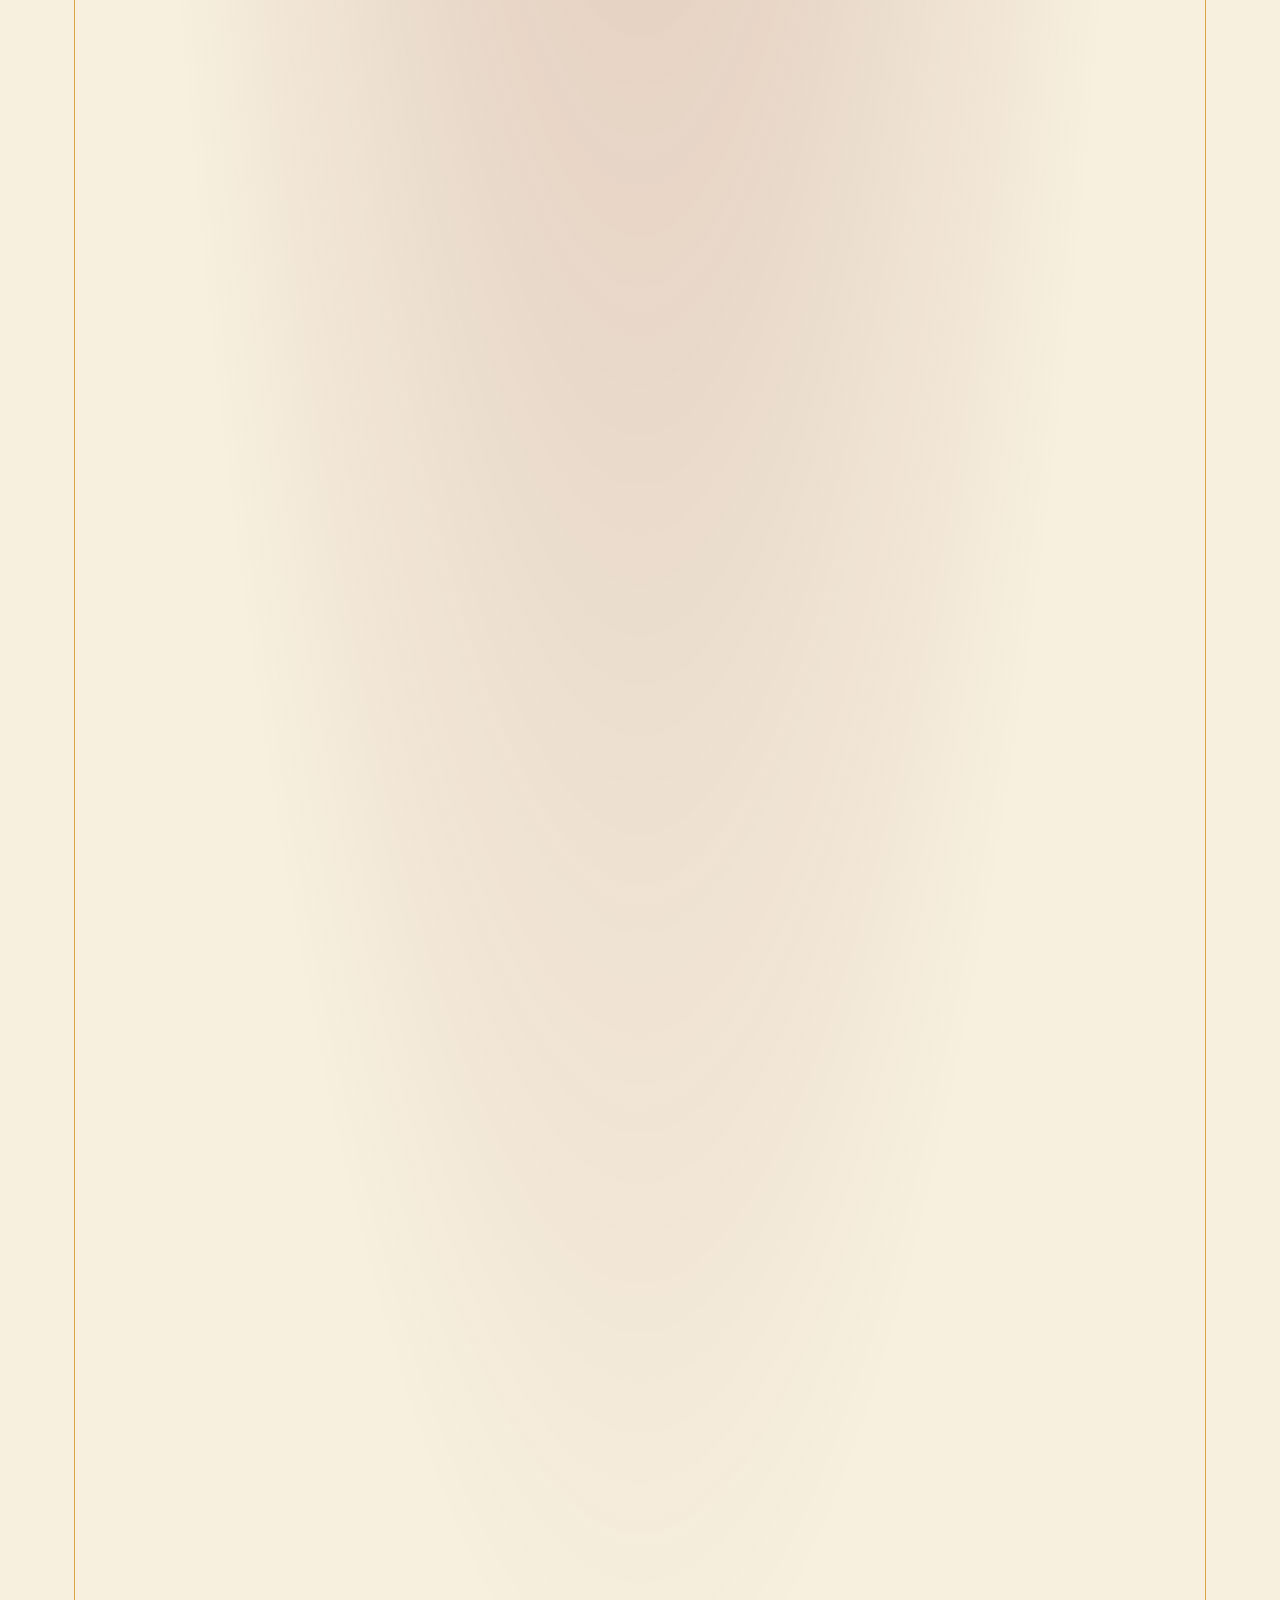
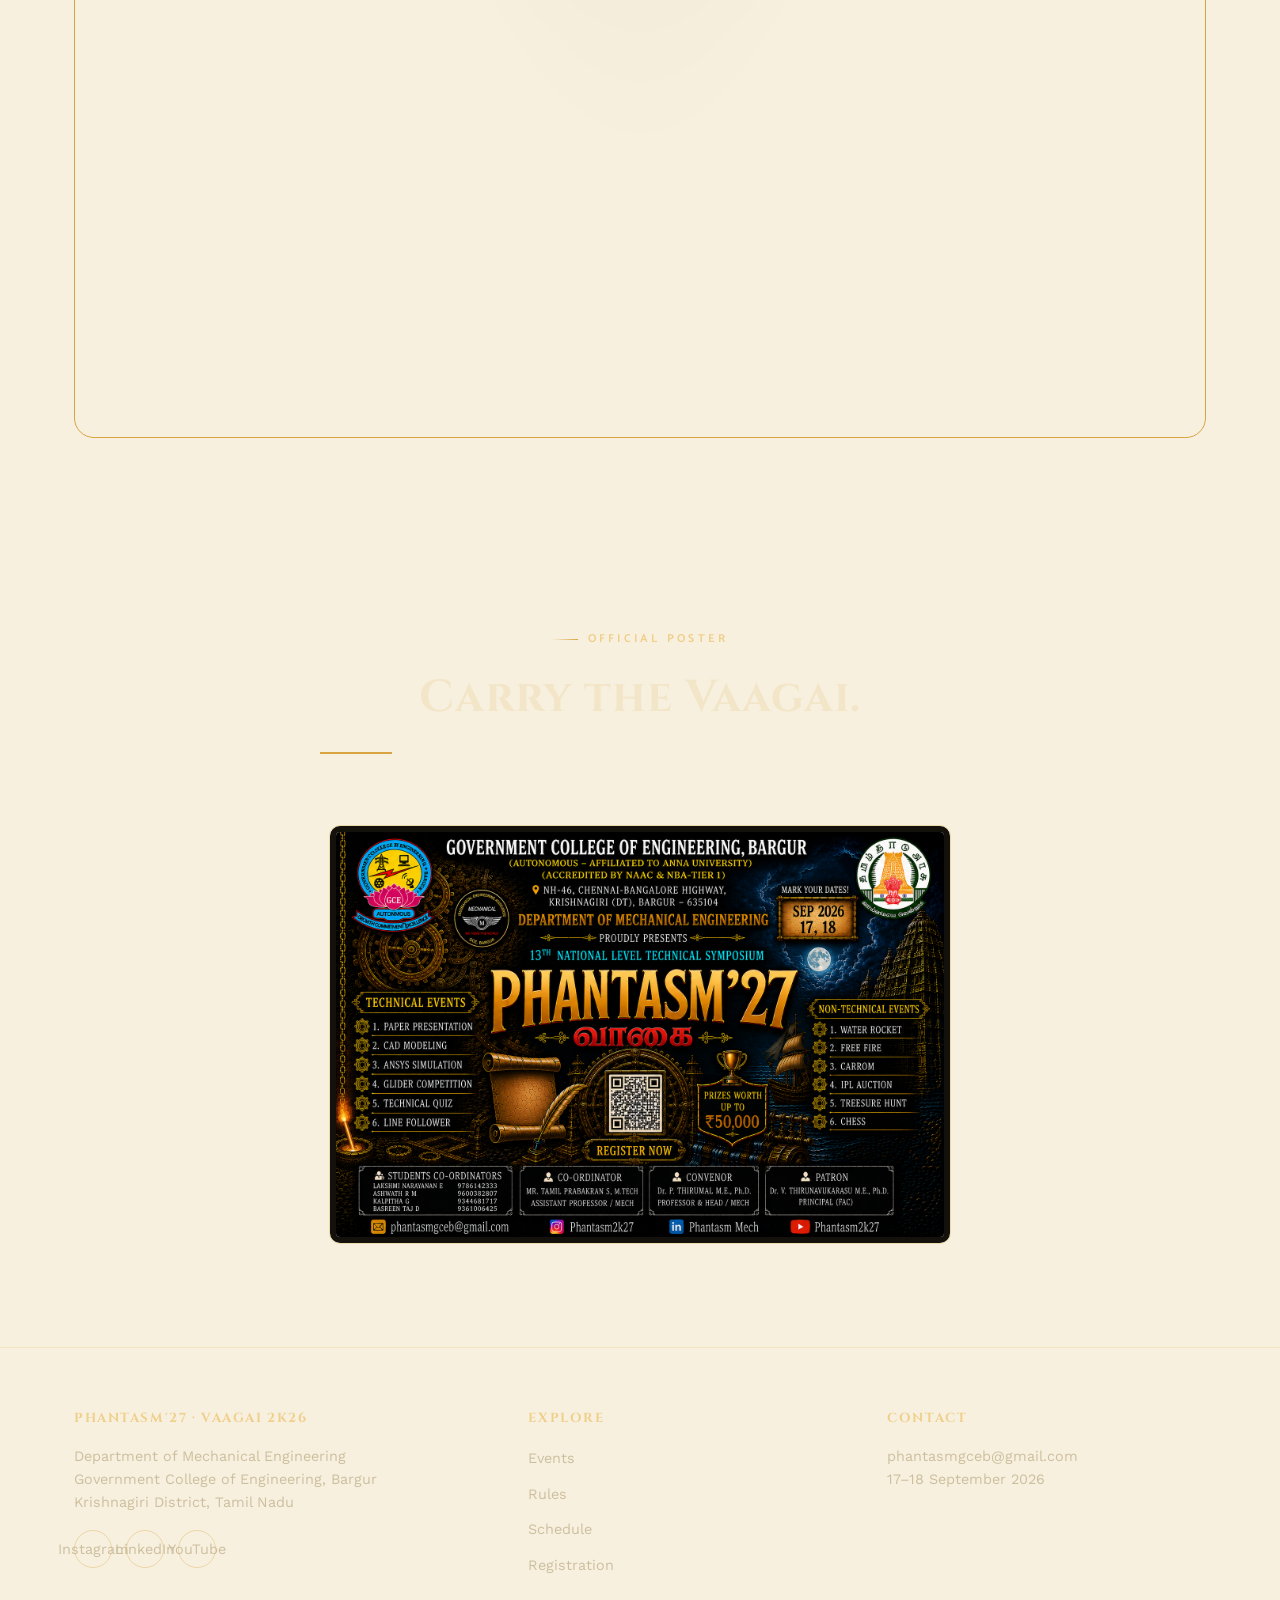
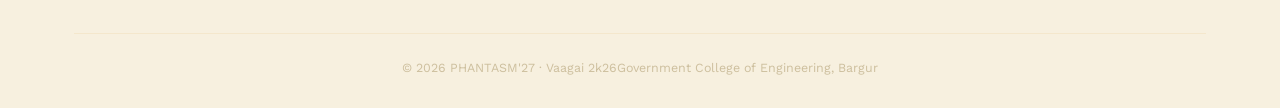
==== commit f313a2fb: "Apply final homepage integration and shared visual system" ====
--- a/index.html
+++ b/index.html
@@ -22,7 +22,7 @@
 </head>
 <body>
 <nav class="site-nav"><div class="wrap"><a href="#top" class="brand"><img src="assets/mea-logo.png" alt="Mechanical Engineering Association"><span><span class="brand-mark">PHANTASM<span>'27</span></span><br><span class="brand-tamil">வாகை · Vaagai 2k26</span></span></a><button class="nav-toggle" aria-label="Toggle menu" aria-expanded="false">☰ Menu</button><ul class="nav-links"><li><a href="#about">About</a></li><li><a href="events.html">Events</a></li><li><a href="rules.html">Rules</a></li><li><a href="schedule.html">Schedule</a></li><li><a href="#coordinators">Coordinators</a></li><li><a href="#contact">Contact</a></li><li><a href="registration.html" class="nav-cta">Register</a></li></ul></div></nav>
-<header class="hero" id="top"><div class="hero-glow"></div><div class="wrap"><div class="seal-row"><img src="assets/gce-logo.png" alt="Government College of Engineering, Bargur"><span class="divider-dot"></span><img src="assets/tn-emblem.png" alt="Government of Tamil Nadu"><span class="divider-dot"></span><img src="assets/mea-logo.png" alt="Mechanical Engineering Association"></div><div class="hero-inner"><div class="hero-eyebrow"><span class="eyebrow">Government College of Engineering, Bargur — Department of Mechanical Engineering</span></div><h1>PHANTASM<span class="accent">'27</span></h1><div class="hero-tamil">வாகை</div><p class="hero-sub">The 13th National Level Technical Symposium — innovation, engineering excellence and creative problem-solving under one roof.</p><div class="hero-meta"><span class="meta-pill">17 &amp; 18 September 2026</span><span class="meta-pill">GCE Bargur, Krishnagiri</span><span class="meta-pill">Prizes worth ₹50,000</span><span class="meta-pill">12+ Events</span></div><div class="hero-cta"><a href="registration.html" class="btn btn-primary">Register Now</a><a href="events.html" class="btn btn-ghost">View Events</a></div></div><div class="hero-poster"><img src="assets/poster-web.jpg" alt="Vaagai 2k26 official poster" loading="eager"></div><div class="quick-nav"><a href="events.html">Events</a><a href="rules.html">Rules</a><a href="schedule.html">Schedule</a><a href="registration.html">Registration</a></div><svg class="gopuram" viewBox="0 0 1200 200" preserveAspectRatio="none" xmlns="http://www.w3.org/2000/svg" aria-hidden="true"><defs><linearGradient id="gopuramFade" x1="0" y1="0" x2="0" y2="1"><stop offset="0" stop-color="#d9a441" stop-opacity="0.55"/><stop offset="1" stop-color="#d9a441" stop-opacity="0.12"/></linearGradient></defs><rect x="0" y="178" width="1200" height="22" fill="url(#gopuramFade)"/><g fill="url(#gopuramFade)"><rect x="90" y="150" width="90" height="30"/><rect x="100" y="128" width="70" height="24"/><rect x="110" y="110" width="50" height="20"/><circle cx="135" cy="102" r="6"/></g><g fill="url(#gopuramFade)"><rect x="1020" y="150" width="90" height="30"/><rect x="1030" y="128" width="70" height="24"/><rect x="1040" y="110" width="50" height="20"/><circle cx="1065" cy="102" r="6"/></g><g fill="url(#gopuramFade)"><rect x="500" y="160" width="200" height="20"/><rect x="515" y="138" width="170" height="24"/><rect x="530" y="116" width="140" height="24"/><rect x="548" y="94" width="104" height="24"/><rect x="566" y="72" width="68" height="24"/><rect x="584" y="52" width="32" height="22"/><circle cx="600" cy="42" r="9"/><rect x="596" y="20" width="8" height="20"/></g></svg></div></header>
+<header class="hero" id="top"><div class="hero-glow"></div><div class="wrap"><div class="seal-row"><img src="assets/gce-logo.png" alt="Government College of Engineering, Bargur"><span class="divider-dot"></span><img src="assets/tn-emblem.png" alt="Government of Tamil Nadu"><span class="divider-dot"></span><img src="assets/mea-logo.png" alt="Mechanical Engineering Association"></div><div class="hero-inner"><div class="hero-eyebrow"><span class="eyebrow">Government College of Engineering, Bargur · Department of Mechanical Engineering</span></div><h1>PHANTASM<span class="accent">'27</span></h1><div class="hero-tamil">வாகை</div><p class="hero-sub">The 13th National Level Technical Symposium — innovation, engineering excellence and creative problem-solving under one roof.</p><div class="hero-meta"><span class="meta-pill">17 &amp; 18 September 2026</span><span class="meta-pill">GCE Bargur, Krishnagiri</span><span class="meta-pill">Prizes worth ₹50,000</span><span class="meta-pill">12+ Events</span></div><div class="hero-cta"><a href="registration.html" class="btn btn-primary">Register Now</a><a href="events.html" class="btn btn-ghost">View Events</a></div></div><div class="hero-poster"><img src="assets/poster-web.jpg" alt="Vaagai 2k26 official poster" loading="eager"></div><div class="quick-nav"><a href="events.html">Events</a><a href="rules.html">Rules</a><a href="schedule.html">Schedule</a><a href="registration.html">Registration</a></div><svg class="gopuram" viewBox="0 0 1200 200" preserveAspectRatio="none" xmlns="http://www.w3.org/2000/svg" aria-hidden="true"><defs><linearGradient id="gopuramFade" x1="0" y1="0" x2="0" y2="1"><stop offset="0" stop-color="#d9a441" stop-opacity="0.55"/><stop offset="1" stop-color="#d9a441" stop-opacity="0.12"/></linearGradient></defs><rect x="0" y="178" width="1200" height="22" fill="url(#gopuramFade)"/><g fill="url(#gopuramFade)"><rect x="90" y="150" width="90" height="30"/><rect x="100" y="128" width="70" height="24"/><rect x="110" y="110" width="50" height="20"/><circle cx="135" cy="102" r="6"/></g><g fill="url(#gopuramFade)"><rect x="1020" y="150" width="90" height="30"/><rect x="1030" y="128" width="70" height="24"/><rect x="1040" y="110" width="50" height="20"/><circle cx="1065" cy="102" r="6"/></g><g fill="url(#gopuramFade)"><rect x="500" y="160" width="200" height="20"/><rect x="515" y="138" width="170" height="24"/><rect x="530" y="116" width="140" height="24"/><rect x="548" y="94" width="104" height="24"/><rect x="566" y="72" width="68" height="24"/><rect x="584" y="52" width="32" height="22"/><circle cx="600" cy="42" r="9"/><rect x="596" y="20" width="8" height="20"/></g></svg></div></header>
 <section id="about"><div class="wrap"><div class="section-head reveal"><span class="eyebrow">About the symposium</span><h2>Where engineering meets ambition.</h2></div><div class="about-grid"><div class="about-card reveal"><h3>Department of Mechanical Engineering</h3><p>Established in 2009, the department offers B.E. Mechanical Engineering with state-of-the-art laboratories and broad study across fluid mechanics, thermodynamics, heat transfer, solid mechanics, materials, manufacturing, energy systems, dynamics &amp; control, CAD and CIM.</p><p>Faculty research includes micro machining, IC engines, alternative fuels, nano coatings, composites, surface engineering, corrosion, optimisation, nano materials, and refrigeration and air conditioning.</p></div><div class="about-card reveal"><h3>Vaagai 2k26</h3><p>A national-level technical symposium designed to bring students, academicians and industry enthusiasts together to explore real-world engineering challenges through technical events, workshops, design challenges and hands-on competitions.</p><p class="vision-quote">Our vision: inspire engineers who innovate responsibly, think critically and lead confidently in shaping the future of technology and industry.</p></div></div><div class="stat-strip reveal"><div class="stat"><b>13th</b><span>Edition</span></div><div class="stat"><b>2 Days</b><span>17–18 Sep 2026</span></div><div class="stat"><b>12+</b><span>Events</span></div><div class="stat"><b>₹50K</b><span>Prizes</span></div></div></div></section>
 <section id="events"><div class="wrap"><div class="section-head reveal"><span class="eyebrow">The line-up</span><h2>Choose your arena.</h2><p>Technical rigour or non-technical competition. Full event information and rules can be updated as the organisers publish revisions.</p></div><div class="tabs reveal" data-tabs="#events-panels"><button class="tab-btn active" data-tab-target="tech">Technical</button><button class="tab-btn" data-tab-target="nontech">Non-Technical</button></div><div id="events-panels" class="reveal"><div class="tab-panel active" data-panel="tech"><div class="event-grid"><div class="event-card"><span class="num">01</span><h4>Paper Presentation</h4><p>Technical papers and research ideas before a judging panel.</p></div><div class="event-card"><span class="num">02</span><h4>CAD Modeling</h4><p>Precision and creativity in 3D modelling software.</p></div><div class="event-card"><span class="num">03</span><h4>ANSYS Simulation</h4><p>Engineering simulation and analysis under time pressure.</p></div><div class="event-card"><span class="num">04</span><h4>Glider Competition</h4><p>Design, build and fly for distance and stability.</p></div><div class="event-card"><span class="num">05</span><h4>Technical Quiz</h4><p>Fast-paced technical and mechanical engineering knowledge.</p></div><div class="event-card"><span class="num">06</span><h4>Line Follower</h4><p>Autonomous robotics where speed meets precision.</p></div></div></div><div class="tab-panel" data-panel="nontech"><div class="event-grid"><div class="event-card"><span class="num">01</span><h4>Water Rocket</h4><p>Design and launch a water-propelled rocket.</p></div><div class="event-card"><span class="num">02</span><h4>Free Fire</h4><p>Competitive squad showdown.</p></div><div class="event-card"><span class="num">03</span><h4>Carrom</h4><p>Classic board-game skill and strategy.</p></div><div class="event-card"><span class="num">04</span><h4>IPL Auction</h4><p>Build your dream team through strategy and budgeting.</p></div><div class="event-card"><span class="num">05</span><h4>Treasure Hunt</h4><p>Clues, campus trails and teamwork against the clock.</p></div><div class="event-card"><span class="num">06</span><h4>Chess</h4><p>Test strategic depth across timed rounds.</p></div></div></div></div><div class="hero-cta" style="justify-content:center;margin-top:36px"><a class="btn btn-ghost" href="events.html">Full Event Details →</a><a class="btn btn-ghost" href="rules.html">Rules &amp; Guidelines →</a></div></div></section>
 <section id="schedule"><div class="wrap"><div class="section-head reveal"><span class="eyebrow">Two Days</span><h2>17 · 18 September 2026</h2><p>The current programme flow is tentative. Final timings and venues will be announced by the organising team.</p></div><div class="day-tabs reveal" data-tabs="#day-panels"><button class="day-tab active" data-tab-target="day1">Day 1 · Sep 17</button><button class="day-tab" data-tab-target="day2">Day 2 · Sep 18</button></div><div id="day-panels" class="reveal"><div class="day-panel active" data-panel="day1"><div class="timeline-item"><div class="timeline-time">Morning</div><div class="timeline-body"><h4>Registration &amp; Inauguration</h4><p>Check-in, welcome address and formal opening.</p></div></div><div class="timeline-item"><div class="timeline-time">Midday</div><div class="timeline-body"><h4>Technical Events — Round 1</h4><p>Presentations, modelling and technical challenges.</p></div></div><div class="timeline-item"><div class="timeline-time">Afternoon</div><div class="timeline-body"><h4>Non-Technical Events Begin</h4><p>Selected recreational and competitive events.</p></div></div></div><div class="day-panel" data-panel="day2"><div class="timeline-item"><div class="timeline-time">Morning</div><div class="timeline-body"><h4>Technical Finals &amp; Demonstrations</h4><p>Remaining technical rounds and demonstrations.</p></div></div><div class="timeline-item"><div class="timeline-time">Afternoon</div><div class="timeline-body"><h4>Closing Rounds</h4><p>Final competitions across the event line-up.</p></div></div><div class="timeline-item"><div class="timeline-time">Evening</div><div class="timeline-body"><h4>Valedictory &amp; Prize Distribution</h4><p>Recognition of winners and closing ceremony.</p></div></div></div></div><div class="hero-cta" style="justify-content:center;margin-top:32px"><a class="btn btn-ghost" href="schedule.html">Detailed Schedule →</a></div></div></section>
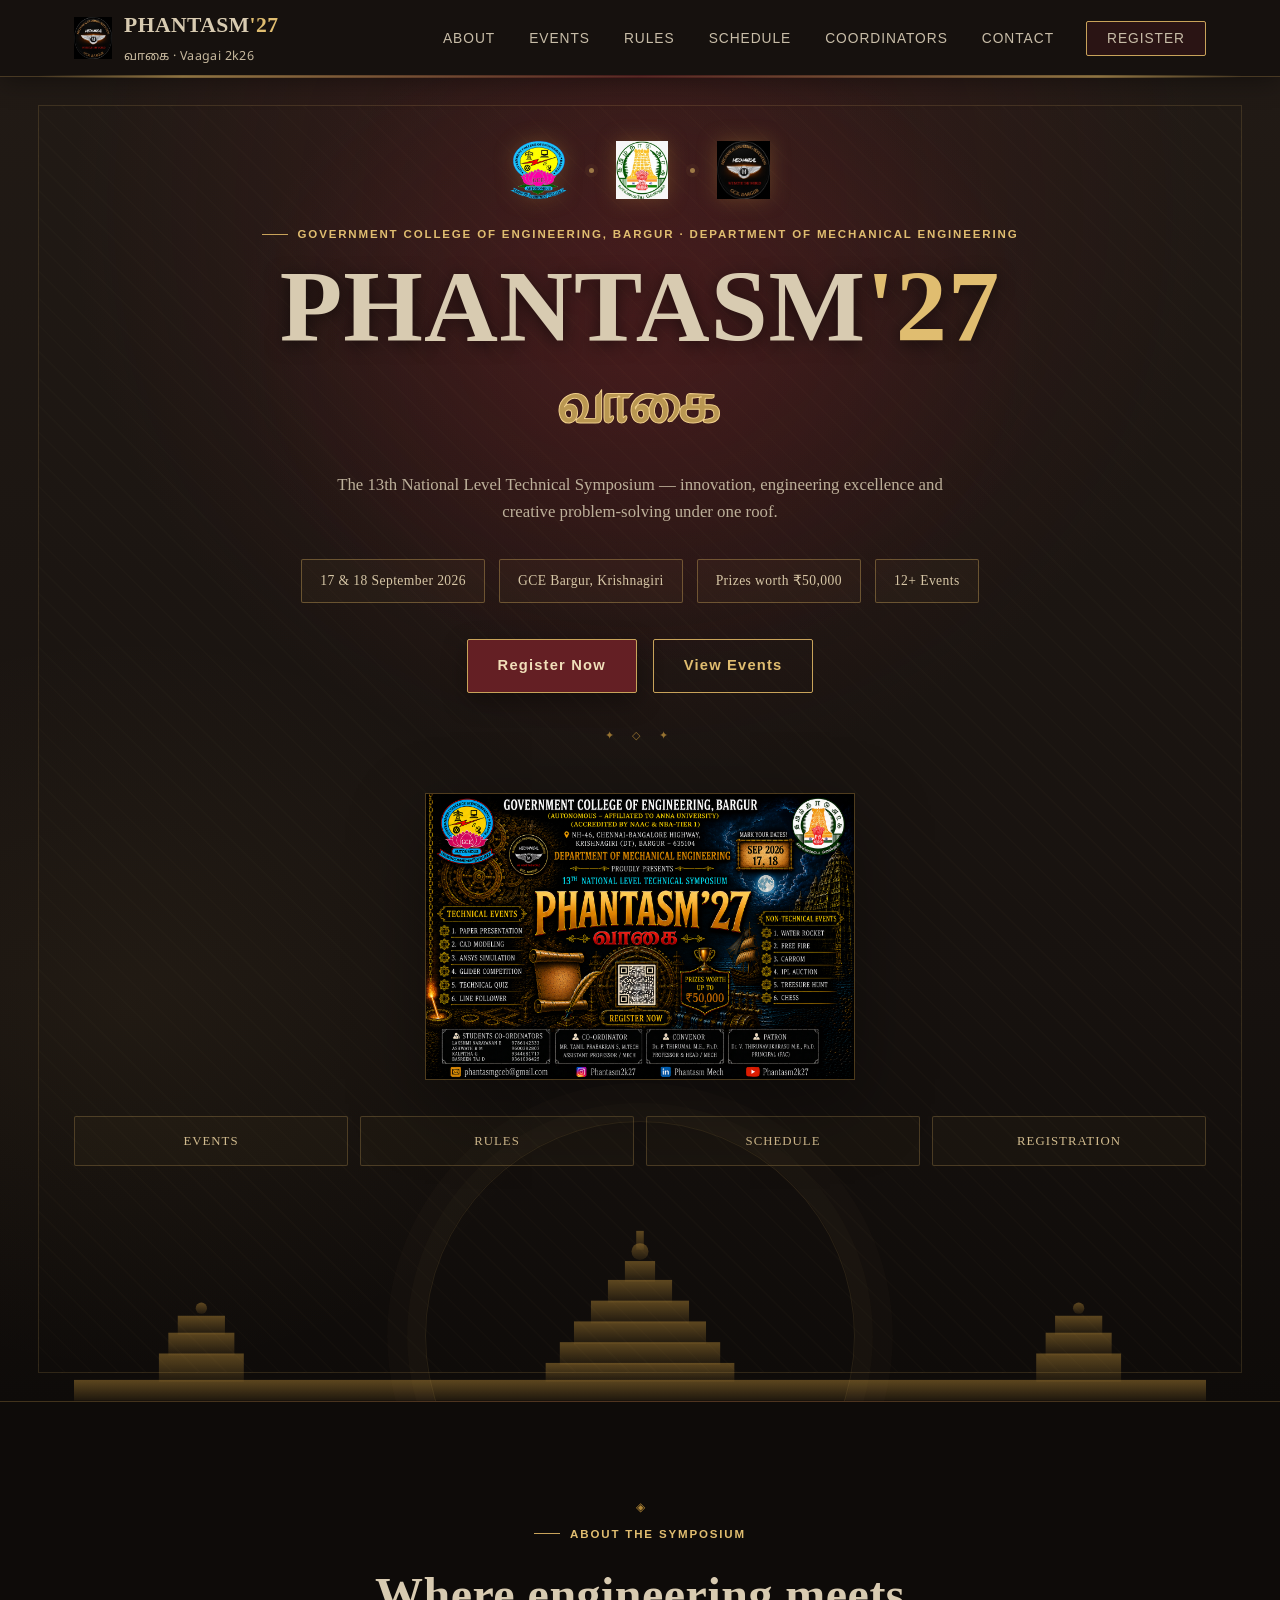
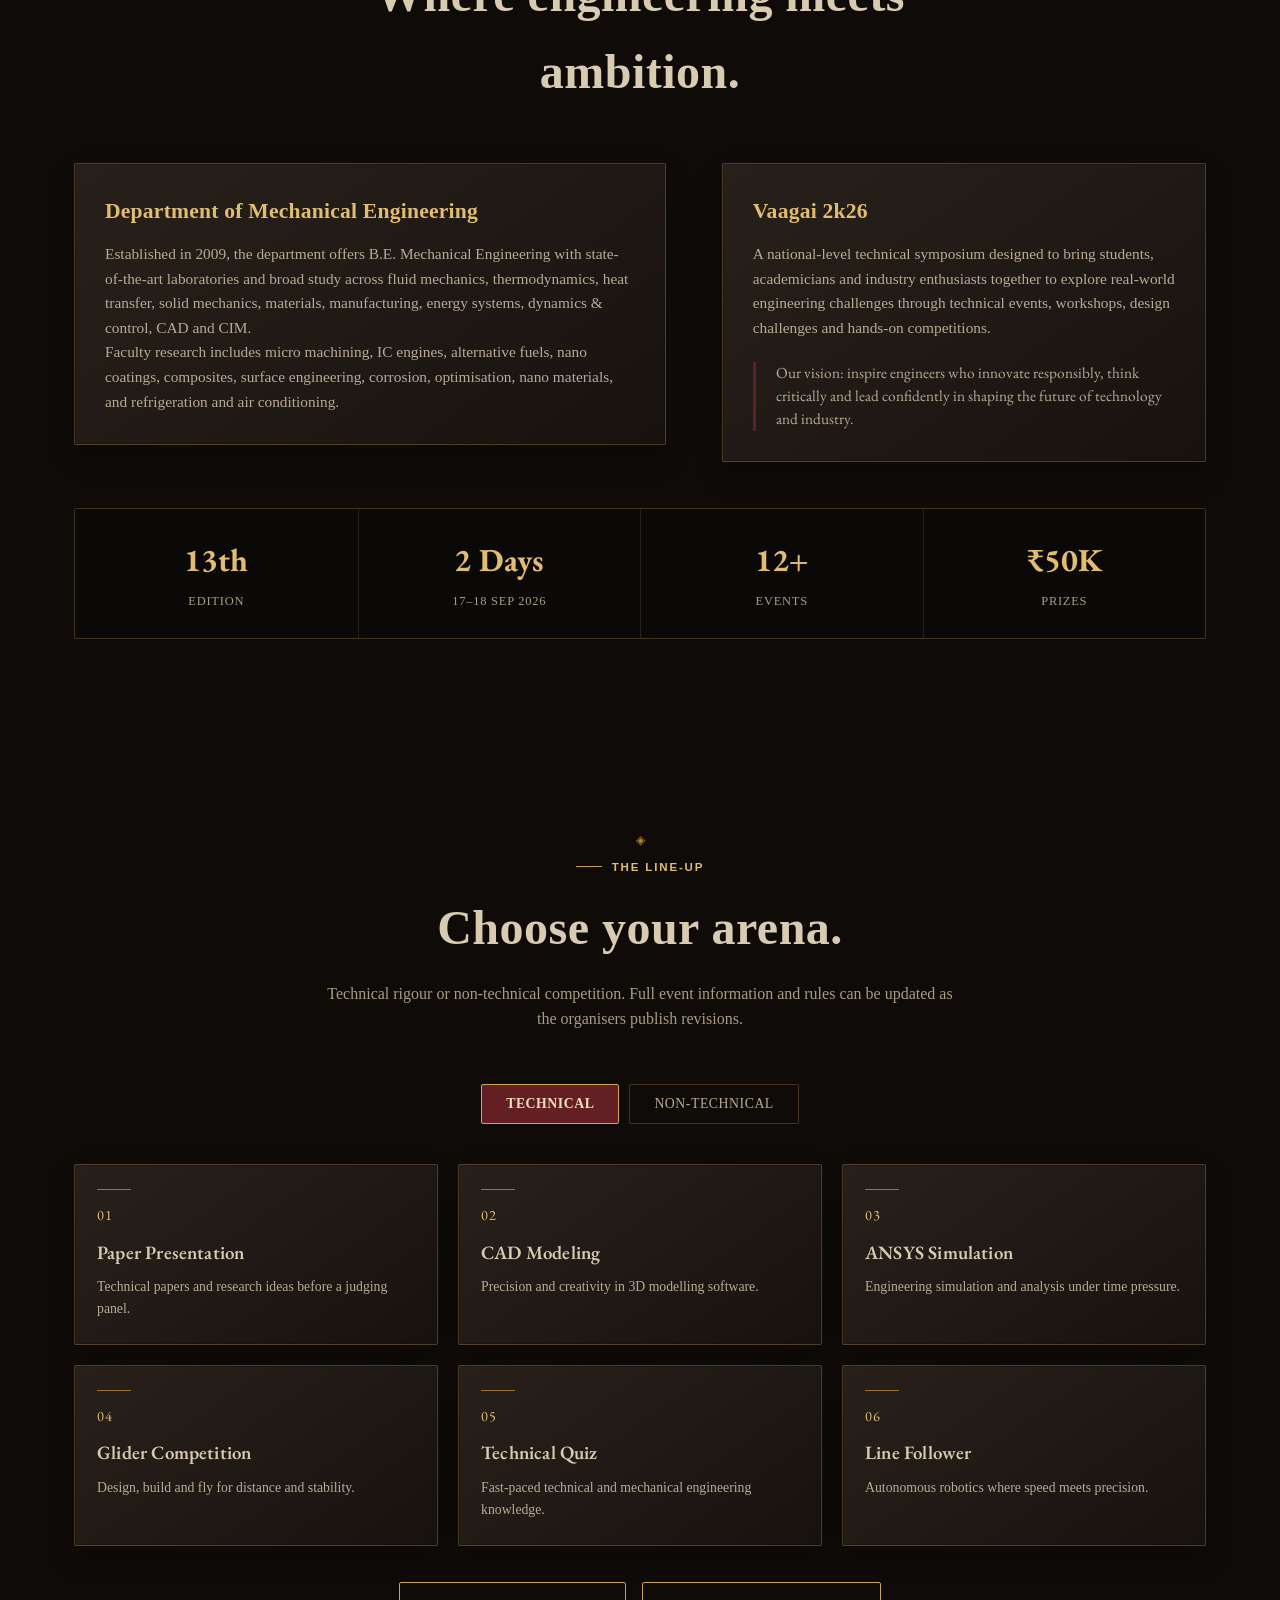
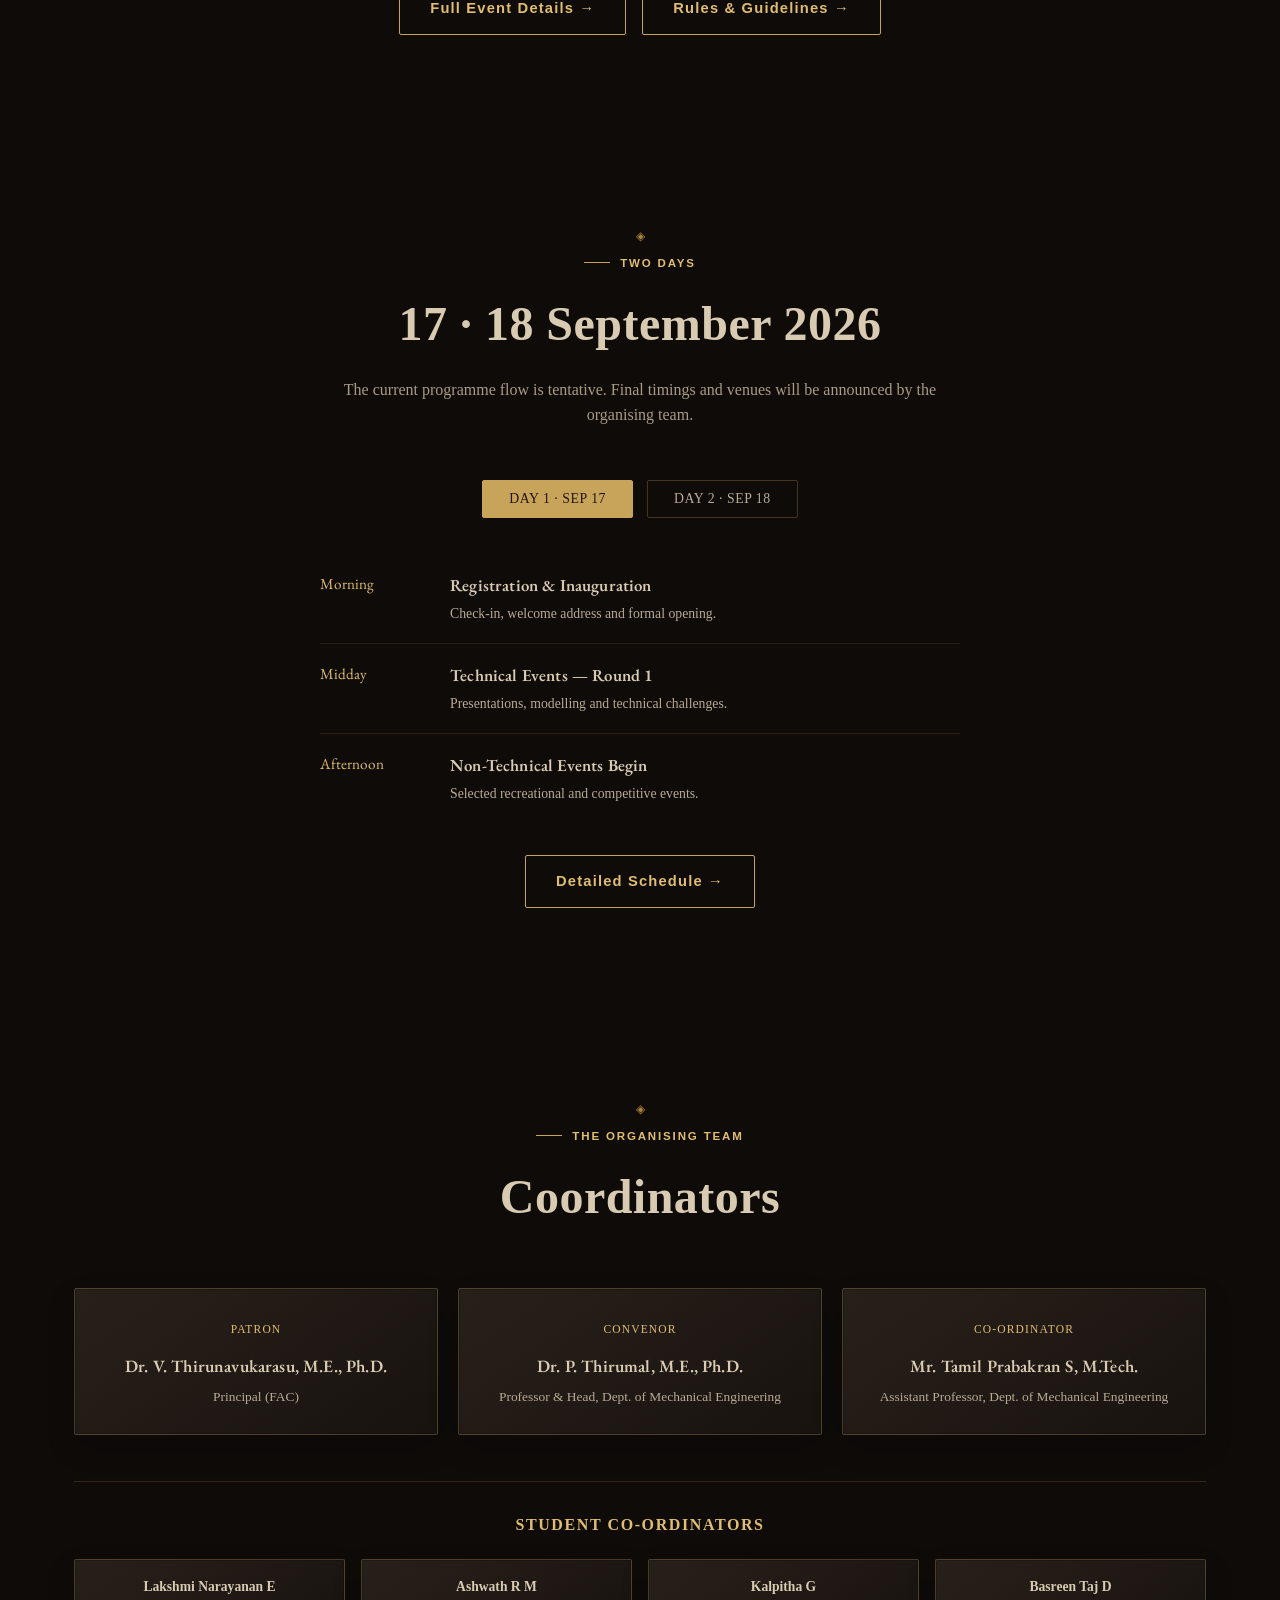
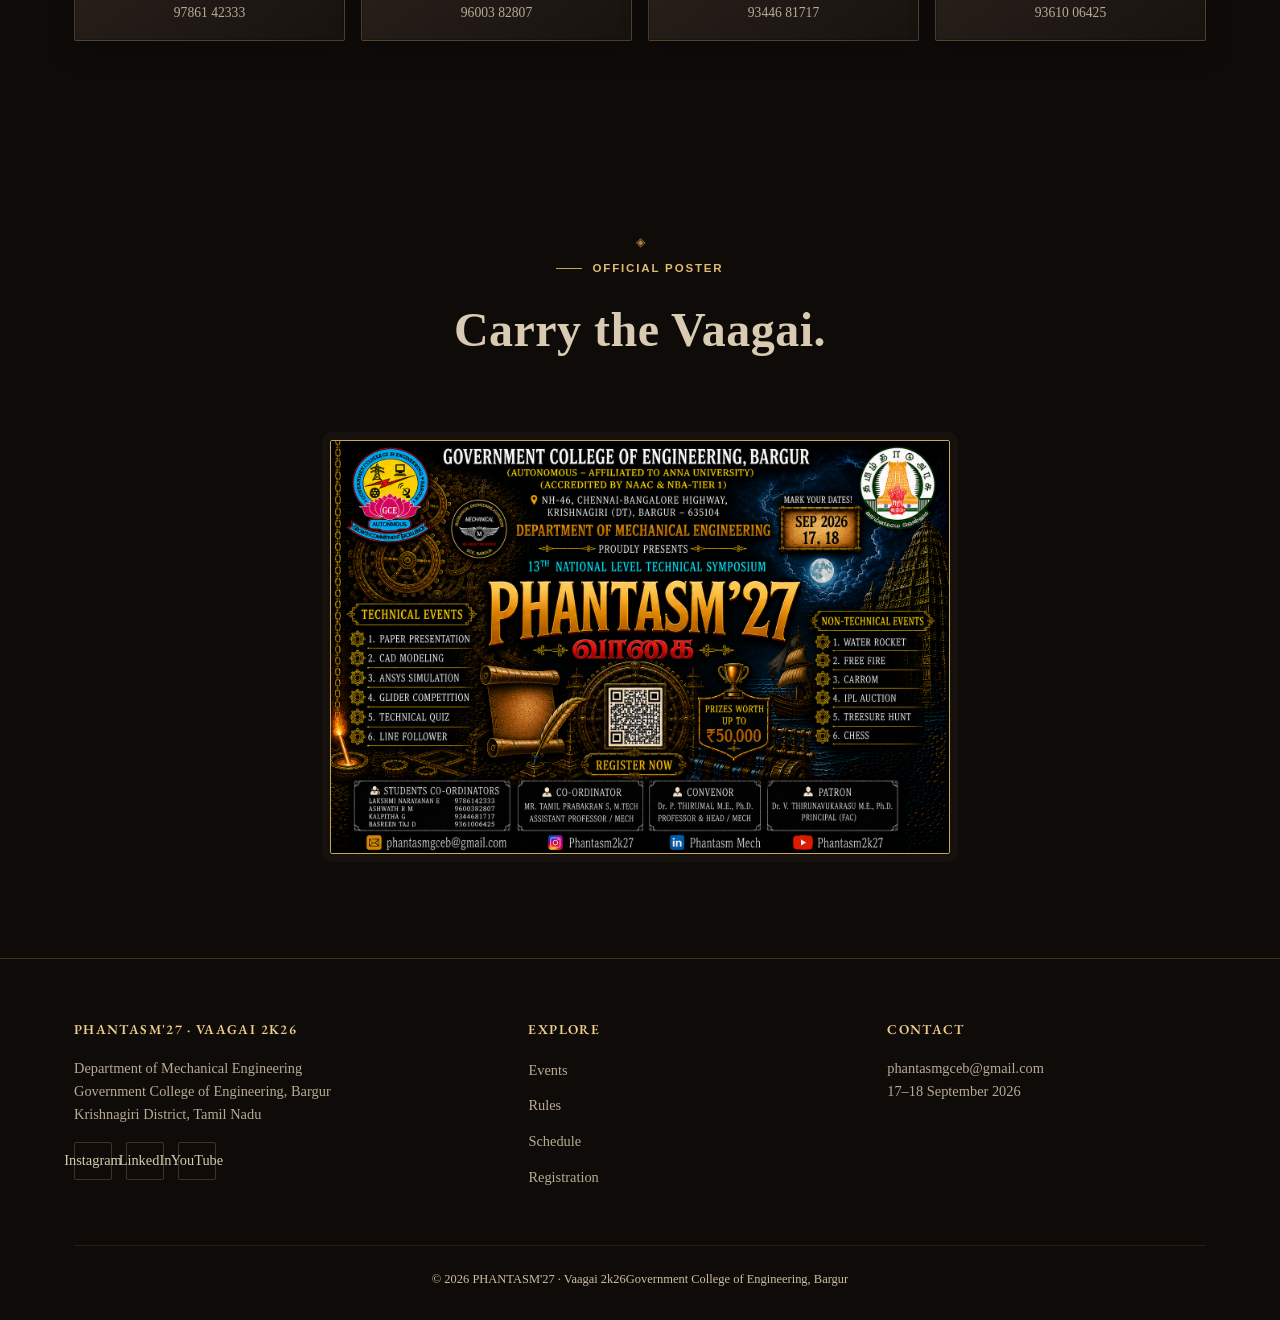
==== commit c09d37df: "Remove Google Form from homepage and route registrations to custom portal" ====
--- a/index.html
+++ b/index.html
@@ -27,9 +27,9 @@
 <section id="events"><div class="wrap"><div class="section-head reveal"><span class="eyebrow">The line-up</span><h2>Choose your arena.</h2><p>Technical rigour or non-technical competition. Full event information and rules can be updated as the organisers publish revisions.</p></div><div class="tabs reveal" data-tabs="#events-panels"><button class="tab-btn active" data-tab-target="tech">Technical</button><button class="tab-btn" data-tab-target="nontech">Non-Technical</button></div><div id="events-panels" class="reveal"><div class="tab-panel active" data-panel="tech"><div class="event-grid"><div class="event-card"><span class="num">01</span><h4>Paper Presentation</h4><p>Technical papers and research ideas before a judging panel.</p></div><div class="event-card"><span class="num">02</span><h4>CAD Modeling</h4><p>Precision and creativity in 3D modelling software.</p></div><div class="event-card"><span class="num">03</span><h4>ANSYS Simulation</h4><p>Engineering simulation and analysis under time pressure.</p></div><div class="event-card"><span class="num">04</span><h4>Glider Competition</h4><p>Design, build and fly for distance and stability.</p></div><div class="event-card"><span class="num">05</span><h4>Technical Quiz</h4><p>Fast-paced technical and mechanical engineering knowledge.</p></div><div class="event-card"><span class="num">06</span><h4>Line Follower</h4><p>Autonomous robotics where speed meets precision.</p></div></div></div><div class="tab-panel" data-panel="nontech"><div class="event-grid"><div class="event-card"><span class="num">01</span><h4>Water Rocket</h4><p>Design and launch a water-propelled rocket.</p></div><div class="event-card"><span class="num">02</span><h4>Free Fire</h4><p>Competitive squad showdown.</p></div><div class="event-card"><span class="num">03</span><h4>Carrom</h4><p>Classic board-game skill and strategy.</p></div><div class="event-card"><span class="num">04</span><h4>IPL Auction</h4><p>Build your dream team through strategy and budgeting.</p></div><div class="event-card"><span class="num">05</span><h4>Treasure Hunt</h4><p>Clues, campus trails and teamwork against the clock.</p></div><div class="event-card"><span class="num">06</span><h4>Chess</h4><p>Test strategic depth across timed rounds.</p></div></div></div></div><div class="hero-cta" style="justify-content:center;margin-top:36px"><a class="btn btn-ghost" href="events.html">Full Event Details →</a><a class="btn btn-ghost" href="rules.html">Rules &amp; Guidelines →</a></div></div></section>
 <section id="schedule"><div class="wrap"><div class="section-head reveal"><span class="eyebrow">Two Days</span><h2>17 · 18 September 2026</h2><p>The current programme flow is tentative. Final timings and venues will be announced by the organising team.</p></div><div class="day-tabs reveal" data-tabs="#day-panels"><button class="day-tab active" data-tab-target="day1">Day 1 · Sep 17</button><button class="day-tab" data-tab-target="day2">Day 2 · Sep 18</button></div><div id="day-panels" class="reveal"><div class="day-panel active" data-panel="day1"><div class="timeline-item"><div class="timeline-time">Morning</div><div class="timeline-body"><h4>Registration &amp; Inauguration</h4><p>Check-in, welcome address and formal opening.</p></div></div><div class="timeline-item"><div class="timeline-time">Midday</div><div class="timeline-body"><h4>Technical Events — Round 1</h4><p>Presentations, modelling and technical challenges.</p></div></div><div class="timeline-item"><div class="timeline-time">Afternoon</div><div class="timeline-body"><h4>Non-Technical Events Begin</h4><p>Selected recreational and competitive events.</p></div></div></div><div class="day-panel" data-panel="day2"><div class="timeline-item"><div class="timeline-time">Morning</div><div class="timeline-body"><h4>Technical Finals &amp; Demonstrations</h4><p>Remaining technical rounds and demonstrations.</p></div></div><div class="timeline-item"><div class="timeline-time">Afternoon</div><div class="timeline-body"><h4>Closing Rounds</h4><p>Final competitions across the event line-up.</p></div></div><div class="timeline-item"><div class="timeline-time">Evening</div><div class="timeline-body"><h4>Valedictory &amp; Prize Distribution</h4><p>Recognition of winners and closing ceremony.</p></div></div></div></div><div class="hero-cta" style="justify-content:center;margin-top:32px"><a class="btn btn-ghost" href="schedule.html">Detailed Schedule →</a></div></div></section>
 <section id="coordinators"><div class="wrap"><div class="section-head reveal"><span class="eyebrow">The organising team</span><h2>Coordinators</h2></div><div class="people-grid reveal"><div class="people-card"><span class="role">Patron</span><h4>Dr. V. Thirunavukarasu, M.E., Ph.D.</h4><p>Principal (FAC)</p></div><div class="people-card"><span class="role">Convenor</span><h4>Dr. P. Thirumal, M.E., Ph.D.</h4><p>Professor &amp; Head, Dept. of Mechanical Engineering</p></div><div class="people-card"><span class="role">Co-ordinator</span><h4>Mr. Tamil Prabakran S, M.Tech.</h4><p>Assistant Professor, Dept. of Mechanical Engineering</p></div></div><div class="students-list reveal"><h3>Student Co-ordinators</h3><div class="students-grid"><div class="student-chip"><b>Lakshmi Narayanan E</b><a href="tel:+919786142333">97861 42333</a></div><div class="student-chip"><b>Ashwath R M</b><a href="tel:+919600382807">96003 82807</a></div><div class="student-chip"><b>Kalpitha G</b><a href="tel:+919344681717">93446 81717</a></div><div class="student-chip"><b>Basreen Taj D</b><a href="tel:+919361006425">93610 06425</a></div></div></div></div></section>
-<section id="register"><div class="wrap"><div class="register-frame reveal"><span class="eyebrow">Official registration</span><h2>Claim your place at Vaagai 2k26.</h2><p>Complete the live registration form. The form content can be changed in Google Forms without rebuilding the website.</p><div class="form-embed"><iframe src="https://docs.google.com/forms/d/e/1FAIpQLScIvGUvHa3umnhZcA4btgcdaAdrXqjTJ5mcGQaOGpGsy6HGPA/viewform?embedded=true" title="Vaagai 2k26 Registration Form" width="100%" height="3212" frameborder="0" marginheight="0" marginwidth="0">Loading…</iframe></div></div></div></section>
+<section id="register"><div class="wrap"><div class="register-frame reveal"><span class="eyebrow">Official registration</span><h2>Ready to register?</h2><p>Choose your competitions and complete one registration from the dedicated registration portal.</p><div class="hero-cta"><a href="registration.html" class="btn btn-primary">Open Registration</a></div></div></div></section>
 <section class="poster-section"><div class="wrap"><div class="section-head reveal"><span class="eyebrow">Official poster</span><h2>Carry the Vaagai.</h2></div><a class="poster-frame reveal" href="assets/poster-web.jpg" target="_blank" rel="noopener"><img src="assets/poster-web.jpg" alt="PHANTASM'27 Vaagai 2k26 official event poster" loading="lazy"></a></div></section>
 <footer id="contact"><div class="wrap"><div class="footer-grid"><div><h4>PHANTASM'27 · Vaagai 2k26</h4><p>Department of Mechanical Engineering<br>Government College of Engineering, Bargur<br>Krishnagiri District, Tamil Nadu</p><div class="social-row"><a href="https://www.instagram.com/phantasm_gceb?igsi=MXMyZXZuemRuOGk2bQ==" target="_blank" rel="noopener">Instagram</a><a href="https://www.linkedin.com/company/phantasm-mech/" target="_blank" rel="noopener">LinkedIn</a><a href="https://youtube.com/@phantasm_gceb" target="_blank" rel="noopener">YouTube</a></div></div><div><h4>Explore</h4><ul class="footer-links"><li><a href="events.html">Events</a></li><li><a href="rules.html">Rules</a></li><li><a href="schedule.html">Schedule</a></li><li><a href="registration.html">Registration</a></li></ul></div><div><h4>Contact</h4><p><a href="mailto:phantasmgceb@gmail.com">phantasmgceb@gmail.com</a></p><p>17–18 September 2026</p></div></div><div class="footer-bottom"><span>© <span id="year"></span> PHANTASM'27 · Vaagai 2k26</span><span>Government College of Engineering, Bargur</span></div></div></footer>
 <script src="assets/script.js"></script>
 </body>
-</html>
+</html>
--- a/assets/style.css
+++ b/assets/style.css
@@ -1,4 +1,4 @@
-@import url('https://fonts.googleapis.com/css2?family=Cinzel:wght@500;600;700;800;900&family=Catamaran:wght@400;500;600;700;800&family=Work+Sans:wght@400;500;600;700&display=swap');
-:root{--ink:#0a0806;--ink-2:#14100b;--gold:#d9a441;--gold-soft:#f0cf8b;--bronze:#9c6b24;--maroon:#7c1f1f;--parchment:#f3e6c8;--parchment-dim:#cdbf9e;--teal:#1e5b52;--teal-soft:#3c8a7c;--font-display:'Cinzel',serif;--font-tamil:'Catamaran',sans-serif;--font-body:'Work Sans',sans-serif;--container:1180px;--radius:14px}
-*,*::before,*::after{box-sizing:border-box}html{scroll-behavior:smooth}body{margin:0;background:var(--ink);color:var(--parchment);font-family:var(--font-body);font-size:16px;line-height:1.6;-webkit-font-smoothing:antialiased;overflow-x:hidden}body::before{content:"";position:fixed;inset:0;background-image:radial-gradient(rgba(217,164,65,.08) 1px,transparent 1px);background-size:26px 26px;pointer-events:none;z-index:0;opacity:.5}@media(prefers-reduced-motion:reduce){html{scroll-behavior:auto}*{animation-duration:.001ms!important;animation-iteration-count:1!important;transition-duration:.001ms!important}}a{color:inherit;text-decoration:none}img{max-width:100%;display:block}ul{margin:0;padding:0;list-style:none}h1,h2,h3,h4{margin:0;font-family:var(--font-display);font-weight:700;letter-spacing:.02em}p{margin:0}button{font-family:inherit;cursor:pointer}:focus-visible{outline:2px solid var(--gold-soft);outline-offset:3px;border-radius:4px}.wrap{max-width:var(--container);margin:0 auto;padding:0 24px}.eyebrow{font-family:var(--font-tamil);text-transform:uppercase;letter-spacing:.28em;font-size:.72rem;font-weight:700;color:var(--gold-soft);display:flex;align-items:center;gap:10px}.eyebrow::before{content:"";width:26px;height:1px;background:linear-gradient(90deg,transparent,var(--gold))}.site-nav{position:sticky;top:0;z-index:50;background:rgba(10,8,6,.86);backdrop-filter:blur(10px);border-bottom:1px solid rgba(217,164,65,.18)}.site-nav .wrap{display:flex;align-items:center;justify-content:space-between;height:76px}.brand{display:flex;align-items:center;gap:12px}.brand img{height:42px;width:auto}.brand-mark{font-family:var(--font-display);font-size:1.25rem;font-weight:800;color:var(--parchment);letter-spacing:.04em}.brand-mark span{color:var(--gold)}.brand-tamil{font-family:var(--font-tamil);font-size:.78rem;color:var(--parchment-dim);letter-spacing:.05em}.nav-links{display:flex;gap:30px;align-items:center}.nav-links a{font-size:.86rem;text-transform:uppercase;letter-spacing:.08em;color:var(--parchment-dim);transition:color .2s;padding:4px 2px;border-bottom:1px solid transparent}.nav-links a:hover{color:var(--gold-soft);border-color:var(--gold)}.nav-cta{border:1px solid var(--gold);padding:9px 20px!important;border-radius:999px;color:var(--gold-soft)!important}.nav-toggle{display:none;background:none;border:1px solid var(--gold);border-radius:8px;color:var(--gold-soft);padding:8px 10px}.hero{position:relative;padding:64px 0 0;overflow:hidden;isolation:isolate}.hero-glow{position:absolute;inset:0;z-index:-2;background:radial-gradient(ellipse 60% 45% at 50% 18%,rgba(124,31,31,.35),transparent 60%),radial-gradient(ellipse 70% 50% at 80% 0%,rgba(217,164,65,.14),transparent 60%)}.seal-row{display:flex;align-items:center;justify-content:center;gap:22px;margin-bottom:26px}.seal-row img{height:58px;width:auto;filter:drop-shadow(0 0 10px rgba(217,164,65,.25))}.divider-dot{width:5px;height:5px;border-radius:50%;background:var(--gold);opacity:.7}.hero-inner{text-align:center;padding-bottom:30px}.hero-eyebrow{display:flex;justify-content:center;gap:10px;margin-bottom:18px}.hero h1{font-size:clamp(3rem,9vw,6.4rem);line-height:.95;color:var(--parchment);text-shadow:0 0 40px rgba(217,164,65,.25)}.hero h1 .accent{background:linear-gradient(180deg,var(--gold-soft),var(--gold) 55%,var(--bronze));-webkit-background-clip:text;background-clip:text;color:transparent}.hero-tamil{font-family:var(--font-tamil);font-size:clamp(2.2rem,6vw,3.6rem);font-weight:800;color:var(--maroon);-webkit-text-stroke:1px var(--gold-soft);margin-top:4px;letter-spacing:.02em}.hero-sub{max-width:620px;margin:22px auto 0;color:var(--parchment-dim);font-size:1.05rem}.hero-meta{display:flex;flex-wrap:wrap;gap:14px;justify-content:center;margin-top:34px}.meta-pill{border:1px solid rgba(217,164,65,.4);background:rgba(217,164,65,.06);padding:10px 18px;border-radius:999px;font-size:.85rem;letter-spacing:.04em;color:var(--gold-soft)}.hero-cta{display:flex;gap:16px;justify-content:center;margin-top:36px;flex-wrap:wrap}.btn{display:inline-flex;align-items:center;gap:8px;padding:14px 30px;border-radius:999px;font-weight:600;font-size:.92rem;letter-spacing:.03em;transition:transform .2s,box-shadow .2s,background .2s;border:1px solid transparent}.btn-primary{background:linear-gradient(180deg,var(--gold-soft),var(--gold));color:#241703;box-shadow:0 10px 30px -8px rgba(217,164,65,.55)}.btn-primary:hover{transform:translateY(-2px);box-shadow:0 14px 34px -8px rgba(217,164,65,.7)}.btn-ghost{border-color:rgba(243,230,200,.35);color:var(--parchment)}.btn-ghost:hover{border-color:var(--gold-soft);color:var(--gold-soft);transform:translateY(-2px)}.gopuram{width:100%;height:auto;display:block;margin-top:46px}section{position:relative;padding:96px 0}.section-head{text-align:center;max-width:640px;margin:0 auto 52px}.section-head .eyebrow{justify-content:center}.section-head h2{font-size:clamp(2rem,4vw,2.8rem);margin-top:14px;color:var(--parchment)}.section-head p{margin-top:14px;color:var(--parchment-dim)}.about-grid{display:grid;grid-template-columns:1.1fr .9fr;gap:56px;align-items:start}.about-card{background:linear-gradient(180deg,rgba(217,164,65,.05),transparent);border:1px solid rgba(217,164,65,.18);border-radius:var(--radius);padding:30px}.about-card h3{font-size:1.25rem;color:var(--gold-soft);margin-bottom:14px}.about-card p{color:var(--parchment-dim);font-size:.96rem}.vision-quote{font-family:var(--font-display);font-size:1.2rem;color:var(--parchment);border-left:3px solid var(--gold);padding-left:20px;margin-top:22px;line-height:1.5}.stat-strip{display:grid;grid-template-columns:repeat(4,1fr);border:1px solid rgba(217,164,65,.2);border-radius:var(--radius);overflow:hidden;margin-top:46px}.stat{padding:26px 18px;text-align:center;border-left:1px solid rgba(217,164,65,.18)}.stat:first-child{border-left:none}.stat b{display:block;font-family:var(--font-display);font-size:1.9rem;color:var(--gold-soft)}.stat span{font-size:.78rem;color:var(--parchment-dim);text-transform:uppercase;letter-spacing:.08em}.tabs,.day-tabs{display:flex;justify-content:center;gap:10px;margin-bottom:40px;flex-wrap:wrap}.tab-btn,.day-tab{background:transparent;border:1px solid rgba(217,164,65,.3);color:var(--parchment-dim);padding:11px 24px;border-radius:999px;font-size:.86rem;letter-spacing:.05em;text-transform:uppercase;transition:all .2s}.tab-btn.active{background:var(--gold);color:#241703;border-color:var(--gold);font-weight:600}.tab-panel,.day-panel{display:none}.tab-panel.active,.day-panel.active{display:block}.event-grid{display:grid;grid-template-columns:repeat(3,1fr);gap:20px}.event-card{background:var(--ink-2);border:1px solid rgba(217,164,65,.16);border-radius:var(--radius);padding:24px 22px;transition:border-color .2s,transform .2s}.event-card:hover{border-color:var(--gold);transform:translateY(-3px)}.event-card .num{font-family:var(--font-display);color:var(--bronze);font-size:.8rem;letter-spacing:.1em}.event-card h4{margin-top:10px;font-size:1.08rem;color:var(--parchment)}.event-card p{margin-top:8px;font-size:.86rem;color:var(--parchment-dim)}.tab-panel[data-panel=nontech] .event-card .num{color:var(--teal-soft)}.tab-panel[data-panel=nontech] .event-card:hover{border-color:var(--teal-soft)}.events-note{text-align:center;margin-top:30px;font-size:.85rem;color:var(--parchment-dim);font-style:italic}.day-tabs{gap:14px;margin-bottom:36px}.day-tab{padding:10px 26px}.day-tab.active{background:var(--maroon);border-color:var(--maroon);color:var(--parchment)}.day-panel{max-width:640px;margin:0 auto}.timeline-item{display:flex;gap:22px;padding:18px 0;border-bottom:1px solid rgba(217,164,65,.14)}.timeline-item:last-child{border-bottom:none}.timeline-time{min-width:108px;font-family:var(--font-display);color:var(--gold-soft);font-size:.9rem}.timeline-body h4{font-size:1rem;color:var(--parchment)}.timeline-body p{font-size:.86rem;color:var(--parchment-dim);margin-top:4px}.people-grid{display:grid;grid-template-columns:repeat(3,1fr);gap:20px}.people-card{border:1px solid rgba(217,164,65,.18);border-radius:var(--radius);padding:26px;text-align:center}.people-card .role{font-family:var(--font-tamil);text-transform:uppercase;letter-spacing:.14em;font-size:.72rem;color:var(--gold-soft)}.people-card h4{margin-top:12px;font-size:1.05rem;color:var(--parchment)}.people-card p{margin-top:6px;font-size:.84rem;color:var(--parchment-dim)}.students-list{margin-top:46px;border-top:1px solid rgba(217,164,65,.18);padding-top:30px}.students-list h3{text-align:center;font-size:1rem;color:var(--gold-soft);text-transform:uppercase;letter-spacing:.12em;margin-bottom:22px}.students-grid{display:grid;grid-template-columns:repeat(4,1fr);gap:16px}.student-chip{text-align:center;padding:16px 10px;border:1px solid rgba(217,164,65,.14);border-radius:10px;font-size:.85rem}.student-chip b{display:block;color:var(--parchment);font-weight:600;margin-bottom:4px}.student-chip a{color:var(--parchment-dim)}.student-chip a:hover{color:var(--gold-soft)}.register-frame{border:1px solid var(--gold);border-radius:20px;padding:52px 40px;text-align:center;background:radial-gradient(ellipse at top,rgba(124,31,31,.25),transparent 65%);position:relative}.register-frame h2{font-size:clamp(1.8rem,4vw,2.4rem)}.register-frame p{color:var(--parchment-dim);margin-top:14px;max-width:520px;margin-left:auto;margin-right:auto}.form-embed-slot{margin-top:36px;border:1px dashed rgba(217,164,65,.45);border-radius:14px;padding:40px 20px;color:var(--parchment-dim);font-size:.9rem}.form-embed-slot code{color:var(--gold-soft);background:rgba(217,164,65,.08);padding:2px 8px;border-radius:6px}.poster-section .wrap{text-align:center}.poster-frame{display:inline-block;margin-top:20px;border:6px solid var(--ink-2);outline:1px solid rgba(217,164,65,.3);border-radius:10px;overflow:hidden;max-width:620px}.poster-frame img{width:100%}footer{border-top:1px solid rgba(217,164,65,.18);padding:60px 0 30px}.footer-grid{display:grid;grid-template-columns:1.3fr 1fr 1fr;gap:40px}.footer-grid h4{font-size:.82rem;text-transform:uppercase;letter-spacing:.12em;color:var(--gold-soft);margin-bottom:16px}.footer-grid p,.footer-grid a{font-size:.9rem;color:var(--parchment-dim)}.footer-links li{margin-bottom:10px}.footer-links a:hover{color:var(--gold-soft)}.social-row{display:flex;gap:14px;margin-top:16px}.social-row a{width:38px;height:38px;border-radius:50%;border:1px solid rgba(217,164,65,.35);display:flex;align-items:center;justify-content:center}.social-row a:hover{border-color:var(--gold);color:var(--gold-soft)}.footer-bottom{margin-top:46px;padding-top:24px;border-top:1px solid rgba(217,164,65,.12);text-align:center;font-size:.78rem;color:var(--parchment-dim)}.reveal{opacity:0;transform:translateY(18px);transition:opacity .6s,transform .6s}.reveal.in{opacity:1;transform:none}
-@media(max-width:900px){.about-grid{grid-template-columns:1fr}}@media(max-width:860px){.nav-links{position:absolute;top:76px;left:0;right:0;background:var(--ink-2);flex-direction:column;align-items:flex-start;padding:18px 24px 26px;border-bottom:1px solid rgba(217,164,65,.18);display:none;gap:18px}.nav-links.open{display:flex}.nav-toggle{display:inline-flex}.event-grid{grid-template-columns:repeat(2,1fr)}.people-grid{grid-template-columns:1fr}}@media(max-width:720px){.stat-strip{grid-template-columns:repeat(2,1fr)}.stat:nth-child(3){border-left:none}.students-grid{grid-template-columns:repeat(2,1fr)}.footer-grid{grid-template-columns:1fr;gap:34px}.seal-row{gap:10px}.seal-row img{height:45px}.hero{padding-top:40px}}@media(max-width:560px){.event-grid{grid-template-columns:1fr}.timeline-item{gap:12px}.timeline-time{min-width:82px;font-size:.78rem}.register-frame{padding:38px 20px}}
+@import url('https://fonts.googleapis.com/css2?family=EB+Garamond:wght@400;500;600;700&family=Noto+Sans+Tamil:wght@400;500;600;700&family=Source+Sans+3:wght@400;500;600;700&display=swap');
+:root{--ink:#0a0806;--ink-2:#14100b;--gold:#d9a441;--gold-soft:#f0cf8b;--bronze:#9c6b24;--maroon:#7c1f1f;--parchment:#f3e6c8;--parchment-dim:#cdbf9e;--teal:#1e5b52;--teal-soft:#3c8a7c;--font-display:'EB Garamond',Georgia,serif;--font-tamil:'Noto Sans Tamil',sans-serif;--font-body:'Source Sans 3',Arial,sans-serif;--container:1180px;--radius:14px}
+*,*::before,*::after{box-sizing:border-box}html{scroll-behavior:smooth}body{margin:0;background:var(--ink);color:var(--parchment);font-family:var(--font-body);font-size:16px;line-height:1.6;-webkit-font-smoothing:antialiased;overflow-x:hidden}body::before{content:"";position:fixed;inset:0;background-image:radial-gradient(rgba(217,164,65,.08) 1px,transparent 1px);background-size:26px 26px;pointer-events:none;z-index:0;opacity:.5}@media(prefers-reduced-motion:reduce){html{scroll-behavior:auto}*{animation-duration:.001ms!important;animation-iteration-count:1!important;transition-duration:.001ms!important}}a{color:inherit;text-decoration:none}img{max-width:100%;display:block}ul{margin:0;padding:0;list-style:none}h1,h2,h3,h4{margin:0;font-family:var(--font-display);font-weight:600;letter-spacing:.01em}p{margin:0}button{font-family:inherit;cursor:pointer}:focus-visible{outline:2px solid var(--gold-soft);outline-offset:3px;border-radius:4px}.wrap{max-width:var(--container);margin:0 auto;padding:0 24px}.eyebrow{font-family:var(--font-tamil);text-transform:uppercase;letter-spacing:.18em;font-size:.72rem;font-weight:600;color:var(--gold-soft);display:flex;align-items:center;gap:10px}.eyebrow::before{content:"";width:26px;height:1px;background:linear-gradient(90deg,transparent,var(--gold))}.site-nav{position:sticky;top:0;z-index:50;background:rgba(10,8,6,.9);backdrop-filter:blur(10px);border-bottom:1px solid rgba(217,164,65,.18)}.site-nav .wrap{display:flex;align-items:center;justify-content:space-between;height:76px}.brand{display:flex;align-items:center;gap:12px}.brand img{height:42px;width:auto}.brand-mark{font-family:var(--font-display);font-size:1.35rem;font-weight:600;color:var(--parchment);letter-spacing:.02em}.brand-mark span{color:var(--gold)}.brand-tamil{font-family:var(--font-tamil);font-size:.78rem;color:var(--parchment-dim);letter-spacing:.03em}.nav-links{display:flex;gap:30px;align-items:center}.nav-links a{font-size:.86rem;text-transform:uppercase;letter-spacing:.06em;color:var(--parchment-dim);transition:color .2s;padding:4px 2px;border-bottom:1px solid transparent}.nav-links a:hover{color:var(--gold-soft);border-color:var(--gold)}.nav-cta{border:1px solid var(--gold);padding:9px 20px!important;border-radius:999px;color:var(--gold-soft)!important}.nav-toggle{display:none;background:none;border:1px solid var(--gold);border-radius:8px;color:var(--gold-soft);padding:8px 10px}.hero{position:relative;padding:64px 0 0;overflow:hidden;isolation:isolate}.hero-glow{position:absolute;inset:0;z-index:-2;background:radial-gradient(ellipse 60% 45% at 50% 18%,rgba(124,31,31,.35),transparent 60%),radial-gradient(ellipse 70% 50% at 80% 0%,rgba(217,164,65,.14),transparent 60%)}.seal-row{display:flex;align-items:center;justify-content:center;gap:22px;margin-bottom:26px}.seal-row img{height:58px;width:auto;filter:drop-shadow(0 0 10px rgba(217,164,65,.25))}.divider-dot{width:5px;height:5px;border-radius:50%;background:var(--gold);opacity:.7}.hero-inner{text-align:center;padding-bottom:30px}.hero-eyebrow{display:flex;justify-content:center;gap:10px;margin-bottom:18px}.hero h1{font-size:clamp(3.2rem,9vw,6.4rem);line-height:.9;color:var(--parchment);text-shadow:0 0 40px rgba(217,164,65,.25)}.hero h1 .accent{background:linear-gradient(180deg,var(--gold-soft),var(--gold) 55%,var(--bronze));-webkit-background-clip:text;background-clip:text;color:transparent}.hero-tamil{font-family:var(--font-tamil);font-size:clamp(2.2rem,6vw,3.6rem);font-weight:700;color:var(--maroon);-webkit-text-stroke:1px var(--gold-soft);margin-top:4px;letter-spacing:.02em}.hero-sub{max-width:620px;margin:22px auto 0;color:var(--parchment-dim);font-size:1.05rem}.hero-meta{display:flex;flex-wrap:wrap;gap:14px;justify-content:center;margin-top:34px}.meta-pill{border:1px solid rgba(217,164,65,.4);background:rgba(217,164,65,.06);padding:10px 18px;border-radius:999px;font-size:.85rem;letter-spacing:.03em;color:var(--gold-soft)}.hero-cta{display:flex;gap:16px;justify-content:center;margin-top:36px;flex-wrap:wrap}.btn{display:inline-flex;align-items:center;gap:8px;padding:14px 30px;border-radius:999px;font-weight:600;font-size:.92rem;letter-spacing:.02em;transition:transform .2s,box-shadow .2s,background .2s;border:1px solid transparent}.btn-primary{background:linear-gradient(180deg,var(--gold-soft),var(--gold));color:#241703;box-shadow:0 10px 30px -8px rgba(217,164,65,.55)}.btn-primary:hover{transform:translateY(-2px);box-shadow:0 14px 34px -8px rgba(217,164,65,.7)}.btn-ghost{border-color:rgba(243,230,200,.35);color:var(--parchment)}.btn-ghost:hover{border-color:var(--gold-soft);color:var(--gold-soft);transform:translateY(-2px)}.gopuram{width:100%;height:auto;display:block;margin-top:46px}section{position:relative;padding:96px 0}.section-head{text-align:center;max-width:640px;margin:0 auto 52px}.section-head .eyebrow{justify-content:center}.section-head h2{font-size:clamp(2.2rem,4vw,3rem);margin-top:14px;color:var(--parchment)}.section-head p{margin-top:14px;color:var(--parchment-dim)}.about-grid{display:grid;grid-template-columns:1.1fr .9fr;gap:56px;align-items:start}.about-card{background:linear-gradient(180deg,rgba(217,164,65,.05),transparent);border:1px solid rgba(217,164,65,.18);border-radius:var(--radius);padding:30px}.about-card h3{font-size:1.35rem;color:var(--gold-soft);margin-bottom:14px}.about-card p{color:var(--parchment-dim);font-size:.96rem}.vision-quote{font-family:var(--font-display);font-size:1.25rem;color:var(--parchment);border-left:3px solid var(--gold);padding-left:20px;margin-top:22px;line-height:1.5}.stat-strip{display:grid;grid-template-columns:repeat(4,1fr);border:1px solid rgba(217,164,65,.2);border-radius:var(--radius);overflow:hidden;margin-top:46px}.stat{padding:26px 18px;text-align:center;border-left:1px solid rgba(217,164,65,.18)}.stat:first-child{border-left:none}.stat b{display:block;font-family:var(--font-display);font-size:2rem;color:var(--gold-soft)}.stat span{font-size:.78rem;color:var(--parchment-dim);text-transform:uppercase;letter-spacing:.06em}.tabs,.day-tabs{display:flex;justify-content:center;gap:10px;margin-bottom:40px;flex-wrap:wrap}.tab-btn,.day-tab{background:transparent;border:1px solid rgba(217,164,65,.3);color:var(--parchment-dim);padding:11px 24px;border-radius:999px;font-size:.86rem;letter-spacing:.04em;text-transform:uppercase;transition:all .2s}.tab-btn.active{background:var(--gold);color:#241703;border-color:var(--gold);font-weight:600}.tab-panel,.day-panel{display:none}.tab-panel.active,.day-panel.active{display:block}.event-grid{display:grid;grid-template-columns:repeat(3,1fr);gap:20px}.event-card{background:var(--ink-2);border:1px solid rgba(217,164,65,.16);border-radius:var(--radius);padding:24px 22px;transition:border-color .2s,transform .2s}.event-card:hover{border-color:var(--gold);transform:translateY(-3px)}.event-card .num{font-family:var(--font-display);color:var(--bronze);font-size:.9rem;letter-spacing:.06em}.event-card h4{margin-top:10px;font-size:1.18rem;color:var(--parchment)}.event-card p{margin-top:8px;font-size:.86rem;color:var(--parchment-dim)}.tab-panel[data-panel=nontech] .event-card .num{color:var(--teal-soft)}.tab-panel[data-panel=nontech] .event-card:hover{border-color:var(--teal-soft)}.events-note{text-align:center;margin-top:30px;font-size:.85rem;color:var(--parchment-dim);font-style:italic}.day-tabs{gap:14px;margin-bottom:36px}.day-tab{padding:10px 26px}.day-tab.active{background:var(--maroon);border-color:var(--maroon);color:var(--parchment)}.day-panel{max-width:640px;margin:0 auto}.timeline-item{display:flex;gap:22px;padding:18px 0;border-bottom:1px solid rgba(217,164,65,.14)}.timeline-item:last-child{border-bottom:none}.timeline-time{min-width:108px;font-family:var(--font-display);color:var(--gold-soft);font-size:.95rem}.timeline-body h4{font-size:1.05rem;color:var(--parchment)}.timeline-body p{font-size:.86rem;color:var(--parchment-dim);margin-top:4px}.people-grid{display:grid;grid-template-columns:repeat(3,1fr);gap:20px}.people-card{border:1px solid rgba(217,164,65,.18);border-radius:var(--radius);padding:26px;text-align:center}.people-card .role{font-family:var(--font-tamil);text-transform:uppercase;letter-spacing:.1em;font-size:.72rem;color:var(--gold-soft)}.people-card h4{margin-top:12px;font-size:1.08rem;color:var(--parchment)}.people-card p{margin-top:6px;font-size:.84rem;color:var(--parchment-dim)}.students-list{margin-top:46px;border-top:1px solid rgba(217,164,65,.18);padding-top:30px}.students-list h3{text-align:center;font-size:1rem;color:var(--gold-soft);text-transform:uppercase;letter-spacing:.1em;margin-bottom:22px}.students-grid{display:grid;grid-template-columns:repeat(4,1fr);gap:16px}.student-chip{text-align:center;padding:16px 10px;border:1px solid rgba(217,164,65,.14);border-radius:10px;font-size:.85rem}.student-chip b{display:block;color:var(--parchment);font-weight:600;margin-bottom:4px}.student-chip a{color:var(--parchment-dim)}.student-chip a:hover{color:var(--gold-soft)}.register-frame{border:1px solid var(--gold);border-radius:20px;padding:52px 40px;text-align:center;background:radial-gradient(ellipse at top,rgba(124,31,31,.25),transparent 65%);position:relative}.register-frame h2{font-size:clamp(2rem,4vw,2.6rem)}.register-frame p{color:var(--parchment-dim);margin-top:14px;max-width:520px;margin-left:auto;margin-right:auto}.form-embed-slot{margin-top:36px;border:1px dashed rgba(217,164,65,.45);border-radius:14px;padding:40px 20px;color:var(--parchment-dim);font-size:.9rem}.form-embed-slot code{color:var(--gold-soft);background:rgba(217,164,65,.08);padding:2px 8px;border-radius:6px}.poster-section .wrap{text-align:center}.poster-frame{display:inline-block;margin-top:20px;border:6px solid var(--ink-2);outline:1px solid rgba(217,164,65,.3);border-radius:10px;overflow:hidden;max-width:620px}.poster-frame img{width:100%}footer{border-top:1px solid rgba(217,164,65,.18);padding:60px 0 30px}.footer-grid{display:grid;grid-template-columns:1.3fr 1fr 1fr;gap:40px}.footer-grid h4{font-size:.85rem;text-transform:uppercase;letter-spacing:.1em;color:var(--gold-soft);margin-bottom:16px}.footer-grid p,.footer-grid a{font-size:.9rem;color:var(--parchment-dim)}.footer-links li{margin-bottom:10px}.footer-links a:hover{color:var(--gold-soft)}.social-row{display:flex;gap:14px;margin-top:16px}.social-row a{width:38px;height:38px;border-radius:50%;border:1px solid rgba(217,164,65,.35);display:flex;align-items:center;justify-content:center}.social-row a:hover{border-color:var(--gold);color:var(--gold-soft)}.footer-bottom{margin-top:46px;padding-top:24px;border-top:1px solid rgba(217,164,65,.12);text-align:center;font-size:.78rem;color:var(--parchment-dim)}.reveal{opacity:0;transform:translateY(18px);transition:opacity .6s,transform .6s}.reveal.in{opacity:1;transform:none}
+@media(max-width:900px){.about-grid{grid-template-columns:1fr}}@media(max-width:860px){.nav-links{position:absolute;top:76px;left:0;right:0;background:var(--ink-2);flex-direction:column;align-items:flex-start;padding:18px 24px 26px;border-bottom:1px solid rgba(217,164,65,.18);display:none;gap:18px}.nav-links.open{display:flex}.nav-toggle{display:inline-flex}.event-grid{grid-template-columns:repeat(2,1fr)}.people-grid{grid-template-columns:1fr}}@media(max-width:720px){.stat-strip{grid-template-columns:repeat(2,1fr)}.stat:nth-child(3){border-left:none}.students-grid{grid-template-columns:repeat(2,1fr)}.footer-grid{grid-template-columns:1fr;gap:34px}.seal-row{gap:10px}.seal-row img{height:45px}.hero{padding-top:40px}}@media(max-width:560px){.event-grid{grid-template-columns:1fr}.timeline-item{gap:12px}.timeline-time{min-width:82px;font-size:.82rem}.register-frame{padding:38px 20px}}
--- a/assets/site-shell.css
+++ b/assets/site-shell.css
@@ -1,11 +1,14 @@
-/* Vaagai 2k26 — shared shell layer. Loaded after page-specific CSS. */
-:root{--v-maroon:#4b1718;--v-deep:#250c0d;--v-gold:#d9a441;--v-ivory:#f7f0df;--v-ink:#171311;--v-muted:#75675a;--v-line:rgba(75,23,24,.18)}
-body{background:var(--v-ivory);color:var(--v-ink)}
-a{color:inherit}
-:where(a,button):focus-visible{outline:2px solid var(--v-gold);outline-offset:4px}
-.nav-links a[href="rules.html"]{position:relative}
-.nav-links a[href="rules.html"]:after{content:"";position:absolute;left:0;right:0;bottom:-4px;height:1px;background:currentColor;transform:scaleX(0);transition:transform .2s ease}
-.nav-links a[href="rules.html"]:hover:after,.nav-links a[href="rules.html"]:focus-visible:after{transform:scaleX(1)}
-.section-head:after{content:"";display:block;width:72px;height:2px;margin-top:18px;background:var(--v-gold)}
-.btn,.nav-cta{border-radius:2px;letter-spacing:.04em}
-@media(prefers-reduced-motion:reduce){html{scroll-behavior:auto}.nav-links a[href="rules.html"]:after{transition:none}*,*:before,*:after{animation-duration:.01ms!important;animation-iteration-count:1!important;transition-duration:.01ms!important}}
+/* Vaagai 2k26 — Tamil architectural heritage + mechanical engineering geometry */
+:root{--v-bg:#0e0b09;--v-surface:#211c18;--v-surface-2:#2a221c;--v-stone:#d8cbb1;--v-stone-dim:#a99c84;--v-gold:#c8a35a;--v-gold-hi:#e0bd70;--v-maroon:#641f24;--v-maroon-deep:#421519;--v-bronze:#8c6933;--v-line:rgba(200,163,90,.28)}
+body{background:#0e0b09!important;color:var(--v-stone)!important;font-family:Georgia,'Times New Roman',serif!important}
+body:before{content:"";position:fixed;inset:0;z-index:0;pointer-events:none;opacity:.3;background:radial-gradient(circle at 50% 10%,rgba(100,31,36,.28),transparent 36%),repeating-linear-gradient(0deg,transparent 0 47px,rgba(200,163,90,.018) 48px),repeating-linear-gradient(90deg,transparent 0 47px,rgba(200,163,90,.018) 48px)}
+.site-nav{background:rgba(23,18,15,.98)!important;border-bottom:1px solid var(--v-line)!important;box-shadow:0 4px 24px rgba(0,0,0,.38)!important}.site-nav .wrap:after{content:"";position:absolute;left:3%;right:3%;bottom:-2px;height:3px;background:linear-gradient(90deg,transparent,var(--v-gold) 12%,var(--v-maroon) 50%,var(--v-gold) 88%,transparent);opacity:.55}
+.brand-mark{color:var(--v-stone)!important;font-family:Georgia,serif!important}.brand-mark>span{color:var(--v-gold-hi)!important}.brand-tamil{color:#c7b99e!important}.nav-links a{color:#c8bda8!important;font-family:Arial,sans-serif!important;letter-spacing:.07em}.nav-links a:hover{color:var(--v-gold-hi)!important}.nav-cta{border:1px solid var(--v-gold)!important;border-radius:2px!important;color:var(--v-gold-hi)!important;background:rgba(100,31,36,.25)!important}.nav-toggle{border:1px solid var(--v-gold)!important;border-radius:2px!important;color:var(--v-gold-hi)!important;background:transparent!important}
+.hero{background:radial-gradient(circle at 50% 10%,rgba(100,31,36,.35),transparent 42%),linear-gradient(180deg,#211a15,#17120f 68%,#0e0b09)!important;position:relative;overflow:hidden}.hero:before{content:"";position:absolute;inset:28px 3%;border:1px solid rgba(200,163,90,.18);background:repeating-linear-gradient(45deg,transparent 0 17px,rgba(200,163,90,.018) 18px 19px);pointer-events:none}.hero:after{content:"";position:absolute;left:50%;bottom:-150px;width:430px;height:430px;transform:translateX(-50%);border:1px solid rgba(200,163,90,.13);border-radius:50%;box-shadow:0 0 0 18px rgba(200,163,90,.025),0 0 0 38px rgba(200,163,90,.018);pointer-events:none}.hero-glow{background:radial-gradient(ellipse 45% 35% at 50% 20%,rgba(100,31,36,.38),transparent 70%),radial-gradient(ellipse 50% 40% at 10% 70%,rgba(200,163,90,.06),transparent 70%)!important}
+.divider-dot{background:var(--v-gold)!important;box-shadow:0 0 0 4px rgba(200,163,90,.08)}.eyebrow{color:var(--v-gold-hi)!important;font-family:Arial,sans-serif!important;letter-spacing:.16em!important}.eyebrow:before{background:var(--v-gold)!important}.hero h1{font-family:Georgia,serif!important;color:var(--v-stone)!important;text-shadow:0 3px 18px rgba(0,0,0,.55)!important}.hero h1 .accent{background:none!important;-webkit-text-fill-color:var(--v-gold-hi)!important;color:var(--v-gold-hi)!important}.hero-tamil{color:#b99752!important;font-family:serif!important;font-weight:700!important}.hero-sub{color:#bdb09a!important}.meta-pill{border-color:rgba(200,163,90,.42)!important;border-radius:2px!important;background:rgba(200,163,90,.045)!important;color:#d6c6a6!important}
+.btn{border-radius:2px!important;font-family:Arial,sans-serif!important;letter-spacing:.08em}.btn-primary{background:var(--v-maroon)!important;border:1px solid var(--v-gold)!important;color:#f1dfba!important;box-shadow:0 8px 24px rgba(0,0,0,.35)!important}.btn-ghost{border-color:var(--v-gold)!important;color:var(--v-gold-hi)!important;background:transparent!important}
+.section-head h2{font-family:Georgia,serif!important;color:var(--v-stone)!important}.section-head p{color:var(--v-stone-dim)!important}.section-head:after{display:block!important;width:120px!important;height:3px!important;background:linear-gradient(90deg,var(--v-gold),var(--v-maroon),var(--v-gold))!important}
+.about-card,.people-card,.event-card,.detail-card,.rule-section,.register-frame,.student-chip{background:linear-gradient(145deg,rgba(42,34,28,.94),rgba(25,19,16,.97))!important;border:1px solid var(--v-line)!important;border-radius:2px!important;box-shadow:inset 0 0 0 1px rgba(0,0,0,.18),0 12px 28px rgba(0,0,0,.18)!important}.about-card h3,.people-card .role,.students-list h3{color:var(--v-gold-hi)!important;font-family:Georgia,serif!important}.about-card p,.event-card p,.people-card p,.timeline-body p,.student-chip a,.footer-grid p,.footer-grid a{color:#b8ab94!important}.vision-quote{border-left-color:var(--v-maroon)!important;color:#e0d2b7!important}
+.stat-strip{border-color:var(--v-line)!important;border-radius:2px!important;background:rgba(0,0,0,.16)}.stat{border-color:rgba(216,203,177,.12)!important}.stat b{color:var(--v-gold-hi)!important;font-family:Georgia,serif}.stat span{color:var(--v-stone-dim)!important}.tab-btn,.day-tab{border-color:var(--v-line)!important;border-radius:2px!important;background:transparent!important;color:#b8ab94!important}.tab-btn.active{background:var(--v-maroon)!important;border-color:var(--v-gold)!important;color:#f0dfbc!important}.day-tab.active{background:var(--v-gold)!important;border-color:var(--v-gold)!important;color:#21150e!important}.event-card h4,.timeline-body h4,.people-card h4,.student-chip b{color:var(--v-stone)!important;font-family:Georgia,serif}.event-card .num{color:var(--v-gold-hi)!important}.tab-panel[data-panel=nontech] .event-card .num{color:#b97965!important}
+.register-frame{border-color:var(--v-gold)!important;background:radial-gradient(circle at 50% 0,rgba(100,31,36,.3),transparent 58%),rgba(23,18,15,.95)!important}.form-embed-slot{border-color:var(--v-line)!important;color:var(--v-stone-dim)!important}.poster-frame{border:1px solid var(--v-gold)!important;outline:8px solid rgba(200,163,90,.045)!important;border-radius:2px!important}.quick-nav a{border-color:var(--v-line)!important;background:rgba(200,163,90,.035)!important;color:#d2bc8f!important;border-radius:2px!important}.quick-nav a:hover{border-color:var(--v-gold)!important;background:rgba(100,31,36,.25)!important}.timeline-item{border-left-color:var(--v-gold)!important}.timeline-time{color:var(--v-gold-hi)!important}.social-row a{border-color:var(--v-line)!important;border-radius:2px!important;color:var(--v-stone)!important}.social-row a:hover{border-color:var(--v-gold)!important;color:var(--v-gold-hi)!important}footer{background:#0e0b09!important;border-top-color:var(--v-line)!important}.gopuram{opacity:.7!important}
+@media(max-width:860px){.nav-links{background:#17120f!important;border-bottom:1px solid var(--v-line)!important}.hero:before{inset:18px 4%}.hero h1{font-size:clamp(3rem,15vw,6rem)!important}}
